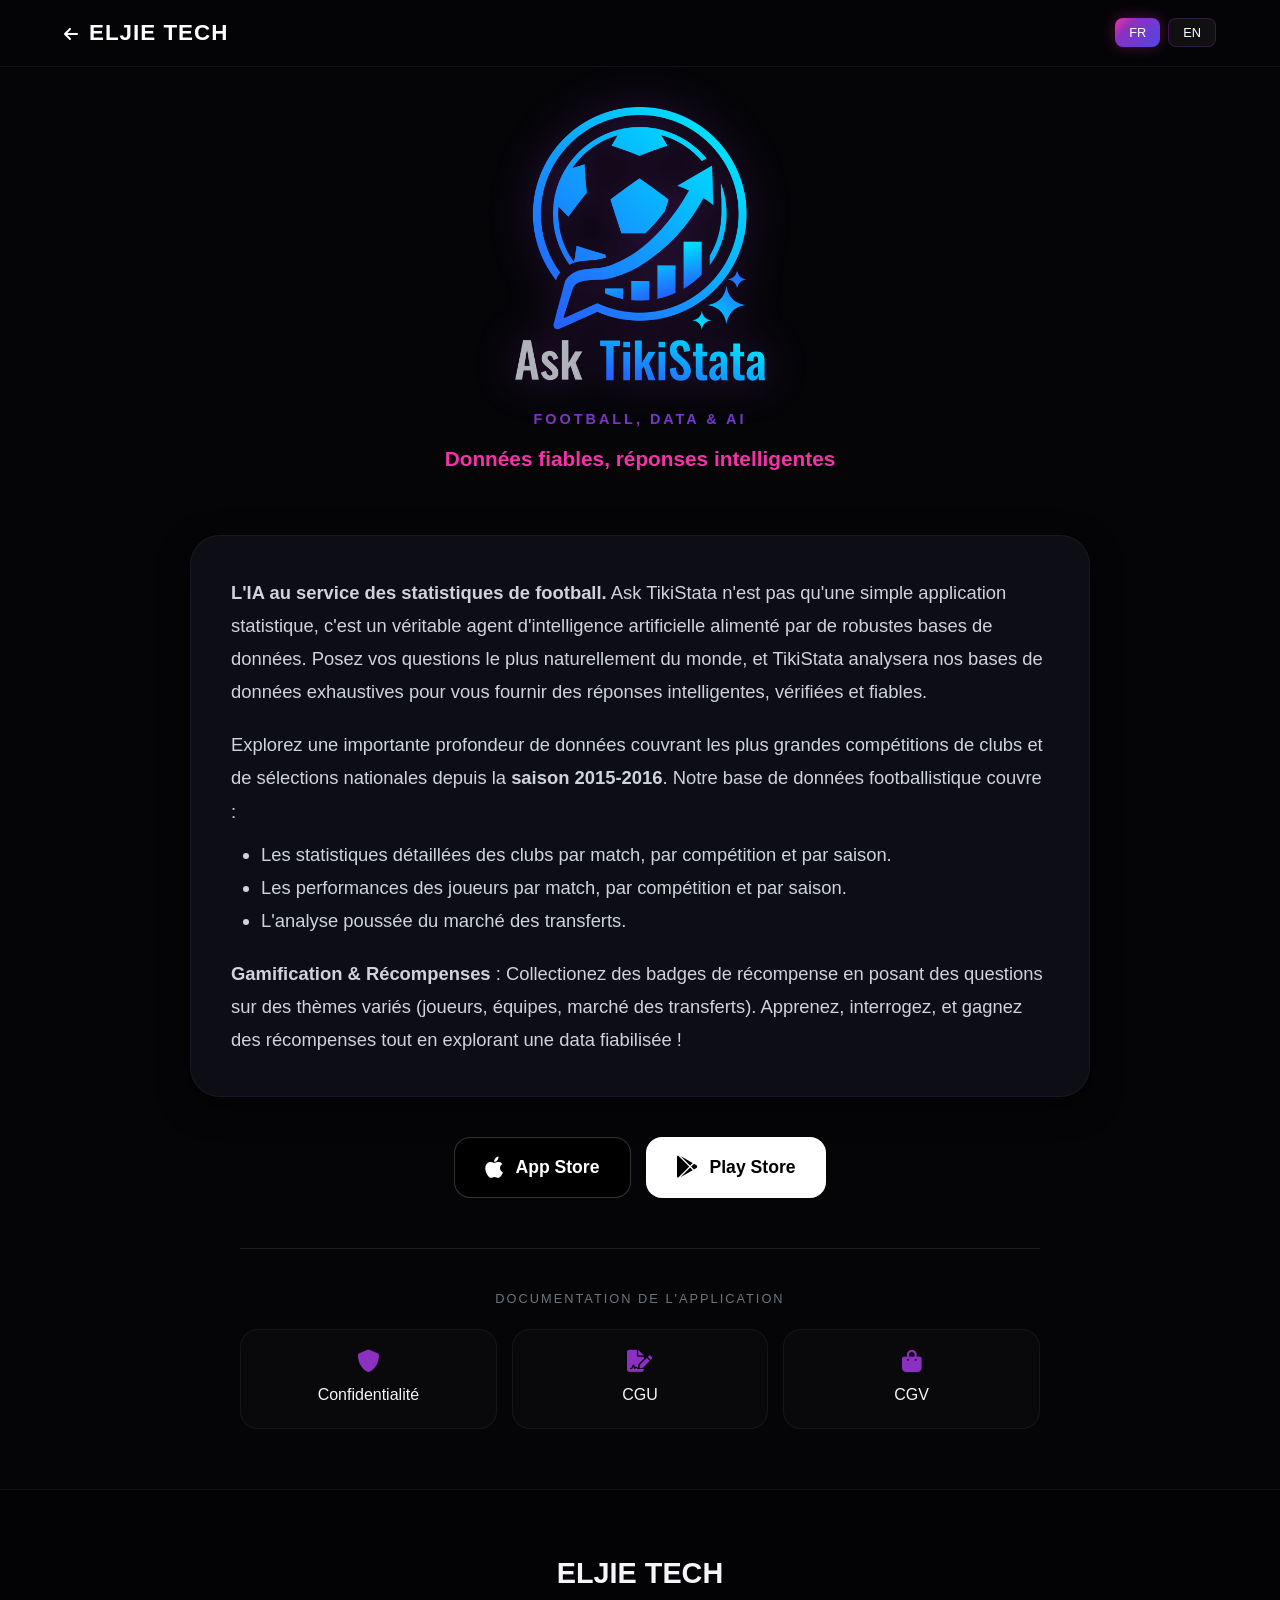
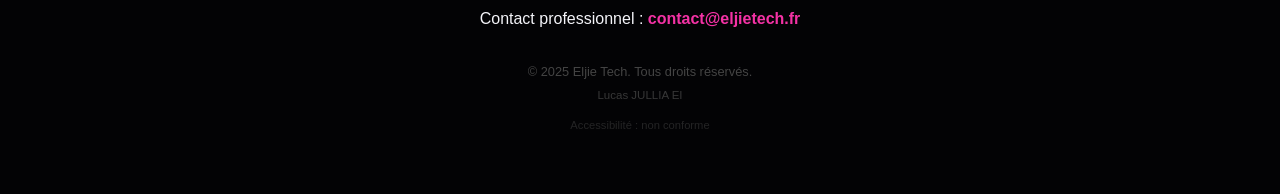
==== asktikistata/index.html @ 40545cfd "Ajout fichier AdMobs et liens des fiches" ====
<!DOCTYPE html>
<html lang="fr">

<head>
    <meta charset="UTF-8">
    <meta name="viewport" content="width=device-width, initial-scale=1.0">
    <meta name="description" id="meta-desc"
        content="Ask TikiStata n'est pas qu'une simple app stat foot, c'est un agent IA (TikiStata) analysant un historique de données de football depuis 2015. Données fiables, réponses intelligentes.">
    <meta name="keywords"
        content="Ask TikiStata, TikiStata, app stat foot, statistiques football, intelligence artificielle football, IA, football data, agent conversationnel foot, football stats app">
    <link rel="alternate" hreflang="fr" href="https://eljietech.fr/asktikistata/" />
    <link rel="alternate" hreflang="en" href="https://eljietech.fr/asktikistata/?lang=en" />
    <link rel="alternate" hreflang="x-default" href="https://eljietech.fr/asktikistata/" />

    <meta property="og:title" id="og-title" content="Ask TikiStata | App Stat Foot & Intelligence Artificielle">
    <meta property="og:description" id="og-desc"
        content="Ask TikiStata n'est pas qu'une simple app stat foot, c'est un agent IA (TikiStata) analysant un historique de données de football depuis 2015. Données fiables, réponses intelligentes.">
    <meta property="og:image"
        content="https://eljietech.fr/Logo%20Ask%20TikiStata%20-%20nom%20complet%20-%20transparent.png">
    <meta property="og:url" content="https://eljietech.fr/asktikistata/">
    <meta property="og:type" content="website">

    <meta name="twitter:card" content="summary_large_image">
    <meta name="twitter:title" id="tw-title" content="Ask TikiStata | App Stat Foot & Intelligence Artificielle">
    <meta name="twitter:description" id="tw-desc"
        content="Ask TikiStata n'est pas qu'une simple app stat foot, c'est un agent IA (TikiStata) analysant un historique de données de football depuis 2015. Données fiables, réponses intelligentes.">
    <meta name="twitter:image"
        content="https://eljietech.fr/Logo%20Ask%20TikiStata%20-%20nom%20complet%20-%20transparent.png">

    <script type="application/ld+json">
        {
            "@context": "https://schema.org",
            "@type": "SoftwareApplication",
            "name": "Ask TikiStata",
            "operatingSystem": "ANDROID, IOS",
            "applicationCategory": "SportsApplication",
            "description": "L'IA au service des statistiques de football. Agent conversationnel puissant.",
            "creator": {
                "@type": "Organization",
                "name": "Eljie Tech",
                "url": "https://eljietech.fr"
            },
            "offers": {
                "@type": "Offer",
                "price": "0",
                "priceCurrency": "EUR"
            }
        }
    </script>
    <link rel="canonical" href="https://eljietech.fr/asktikistata/" />
    <title id="page-title">Ask TikiStata | App Stat Foot & Intelligence Artificielle</title>
    <link rel="icon" type="image/png" href="../favicon-96x96.png">

    <link href="https://cdnjs.cloudflare.com/ajax/libs/font-awesome/6.0.0/css/all.min.css" rel="stylesheet">
    <style>
        :root {
            --primary-pink: #f432a5;
            --primary-purple: #8b30c1;
            --deep-indigo: #1a1a2e;
            --dark-bg: #050508;
            --light-text: #f4f4f9;
            --gradient-border: linear-gradient(135deg, var(--primary-pink) 0%, var(--primary-purple) 30%, #4f46e5 100%);
        }

        * {
            margin: 0;
            padding: 0;
            box-sizing: border-box;
            font-family: 'Segoe UI', Roboto, sans-serif;
        }

        body {
            background-color: var(--dark-bg);
            color: var(--light-text);
            line-height: 1.6;
            overflow-x: hidden;
        }

        header {
            padding: 15px 5%;
            display: flex;
            justify-content: space-between;
            align-items: center;
            background: rgba(5, 5, 8, 0.9);
            backdrop-filter: blur(10px);
            position: sticky;
            top: 0;
            z-index: 1000;
            border-bottom: 1px solid rgba(255, 255, 255, 0.05);
        }

        .logo a {
            font-weight: bold;
            font-size: 1.4rem;
            letter-spacing: 1px;
            color: white;
            text-decoration: none;
        }

        .lang-switch {
            display: flex;
            gap: 8px;
        }

        .lang-btn {
            background: rgba(255, 255, 255, 0.05);
            border: 1px solid rgba(139, 48, 193, 0.3);
            color: white;
            padding: 6px 14px;
            cursor: pointer;
            border-radius: 8px;
            font-size: 0.8rem;
            transition: 0.3s;
        }

        .lang-btn.active {
            background: var(--gradient-border);
            border: none;
            box-shadow: 0 0 15px rgba(244, 50, 165, 0.3);
        }

        .hero {
            padding: 40px 5% 20px;
            text-align: center;
        }

        .hero-logo {
            max-width: 250px;
            height: auto;
            margin-bottom: 20px;
            filter: drop-shadow(0 0 20px rgba(139, 48, 193, 0.4));
        }

        .hero h1 {
            font-size: 3rem;
            font-weight: 800;
            margin-bottom: 10px;
        }

        .hero p {
            font-size: 1.2rem;
            color: #a0a0b0;
            max-width: 800px;
            margin: 0 auto;
            font-weight: 300;
        }

        .main-content {
            padding: 20px 5% 60px;
            max-width: 1400px;
            margin: 0 auto;
            text-align: center;
        }

        .store-buttons {
            display: flex;
            gap: 15px;
            flex-wrap: wrap;
            justify-content: center;
            margin-top: 30px;
            margin-bottom: 50px;
        }

        .btn-store {
            padding: 15px 30px;
            border-radius: 16px;
            text-decoration: none;
            font-weight: bold;
            display: flex;
            align-items: center;
            gap: 12px;
            transition: 0.3s;
            font-size: 1.1rem;
        }

        .btn-store.apple {
            background: #000;
            color: #fff;
            border: 1px solid rgba(255, 255, 255, 0.2);
        }

        .btn-store.apple:hover {
            transform: translateY(-4px);
            box-shadow: 0 12px 24px rgba(0, 0, 0, 0.6);
            border-color: rgba(255, 255, 255, 0.5);
        }

        .btn-store.google {
            background: #fff;
            color: #000;
        }

        .btn-store.google:hover {
            transform: translateY(-4px);
            box-shadow: 0 12px 24px rgba(255, 255, 255, 0.2);
        }

        .app-legal-box {
            border-top: 1px solid rgba(255, 255, 255, 0.1);
            padding-top: 40px;
            width: 100%;
            max-width: 800px;
            margin: 0 auto;
        }

        .legal-title-small {
            font-size: 0.8rem;
            margin-bottom: 20px;
            color: #6c757d;
            text-transform: uppercase;
            letter-spacing: 2px;
            text-align: center;
        }

        .docs-grid {
            display: grid;
            grid-template-columns: repeat(auto-fit, minmax(220px, 1fr));
            gap: 15px;
        }

        .doc-item {
            padding: 20px;
            background: rgba(255, 255, 255, 0.02);
            border-radius: 18px;
            color: inherit;
            text-decoration: none;
            text-align: center;
            cursor: pointer;
            border: 1px solid rgba(255, 255, 255, 0.05);
            transition: 0.3s;
            display: block;
        }

        .doc-item:hover {
            border-color: var(--primary-pink);
            transform: translateY(-2px);
            background: rgba(139, 48, 193, 0.1);
        }

        .doc-item i {
            display: block;
            margin-bottom: 10px;
            color: var(--primary-purple);
            font-size: 1.4rem;
        }

        footer {
            padding: 60px 5%;
            text-align: center;
            border-top: 1px solid rgba(255, 255, 255, 0.05);
            background: #030305;
        }

        .footer-brand {
            font-size: 1.8rem;
            font-weight: 800;
            margin-bottom: 10px;
            display: block;
            color: var(--light-text);
            text-decoration: none;
        }

        .footer-contact {
            margin-bottom: 30px;
            font-size: 1rem;
        }

        .footer-contact a {
            color: var(--primary-pink);
            text-decoration: none;
            font-weight: bold;
        }

        .legal-notices {
            color: #444;
            margin-top: 30px;
            line-height: 1.6;
        }

        .copyright-text {
            font-size: 0.8rem;
            display: block;
            margin-bottom: 4px;
        }

        .ei-mention {
            font-size: 0.72rem;
            display: block;
            opacity: 0.8;
        }

        .acc-text {
            font-size: 0.7rem;
            opacity: 0.5;
            margin-top: 12px;
            display: block;
        }
    </style>
</head>

<body>

    <header>
        <div class="logo"><a href="../"><i class="fas fa-arrow-left"
                    style="margin-right: 10px; font-size: 1rem;"></i>ELJIE TECH</a></div>
        <div class="lang-switch">
            <button class="lang-btn active" id="btn-fr" onclick="setLang('fr')">FR</button>
            <button class="lang-btn" id="btn-en" onclick="setLang('en')">EN</button>
        </div>
    </header>

    <section class="hero">
        <img src="../Logo Ask TikiStata - nom complet - transparent.png" alt="Logo Ask TikiStata" class="hero-logo">
        <span class="app-tagline" id="app-subtitle"
            style="display: block; font-weight: bold; margin-bottom: 5px; text-transform: uppercase; letter-spacing: 3px; font-size: 0.9rem; background: var(--gradient-border); -webkit-background-clip: text; background-clip: text; -webkit-text-fill-color: transparent;">Football,
            Data & AI</span>
        <h3 id="app-slogan"
            style="color: var(--primary-pink); font-size: 1.3rem; margin-top: 10px; margin-bottom: 20px; font-weight: 600;">
            Données fiables, réponses intelligentes</h3>
    </section>

    <div class="main-content">
        <div id="long-desc-container"
            style="text-align: left; max-width: 900px; margin: 0 auto 40px; background: rgba(26, 26, 46, 0.4); padding: 40px; border-radius: 30px; border: 1px solid rgba(255, 255, 255, 0.05); box-shadow: 0 10px 30px rgba(0,0,0,0.5);">
            <div id="app-long-desc" style="font-size: 1.15rem; color: #ced4da; line-height: 1.8;">
                <p><strong>L'IA au service des statistiques de football.</strong> Ask TikiStata n'est pas qu'une simple
                    application statistique, c'est un véritable agent d'intelligence artificielle alimenté par de
                    robustes bases de données. Posez vos questions le plus naturellement du monde, et TikiStata
                    analysera nos bases de données exhaustives pour vous fournir des réponses intelligentes, vérifiées
                    et fiables.</p>
                <p style="margin-top: 20px;">Explorez une importante profondeur de données couvrant les plus grandes
                    compétitions de clubs et de sélections nationales depuis la <strong>saison 2015-2016</strong>. Notre
                    base de données footballistique couvre :</p>
                <ul style="margin-top: 10px; margin-bottom: 20px; margin-left: 30px;">
                    <li>Les statistiques détaillées des clubs par match, par compétition et par saison.</li>
                    <li>Les performances des joueurs par match, par compétition et par saison.</li>
                    <li>L'analyse poussée du marché des transferts.</li>
                </ul>
                <p><strong>Gamification & Récompenses</strong> : Collectionez des badges de récompense en posant des
                    questions sur des thèmes variés (joueurs, équipes, marché des transferts). Apprenez, interrogez, et
                    gagnez des récompenses tout en explorant une data fiabilisée !</p>
            </div>
        </div>

        <div class="store-buttons">
            <a href="https://apps.apple.com/us/app/ask-tikistata-football-ai/id6759181568" target="_blank" class="btn-store apple"><i class="fab fa-apple" style="font-size: 1.5rem;"></i> App Store</a>
            <a href="https://play.google.com/store/apps/details?id=com.asktikistata.app" target="_blank" class="btn-store google"><i class="fab fa-google-play" style="font-size: 1.4rem;"></i> Play Store</a>
        </div>

        <div class="app-legal-box">
            <p class="legal-title-small" id="label-docs-app">Documentation de l'application</p>
            <div class="docs-grid">
                <a href="privacy/" class="doc-item"><i class="fas fa-shield-alt"></i><span
                        id="label-privacy">Confidentialité</span></a>
                <a href="cgu/" class="doc-item"><i class="fas fa-file-signature"></i><span id="label-cgu">CGU</span></a>
                <a href="cgv/" class="doc-item"><i class="fas fa-shopping-bag"></i><span id="label-cgv">CGV</span></a>
            </div>
        </div>
    </div>

    <footer>
        <div class="footer-content">
            <a href="../" class="footer-brand">ELJIE TECH</a>
            <div class="footer-contact">
                <span id="contact-label">Contact professionnel :</span> <a
                    href="mailto:contact@eljietech.fr">contact@eljietech.fr</a>
            </div>
            <div class="legal-notices">
                <span class="copyright-text">&copy; 2025 Eljie Tech. <span id="footer-rights">Tous droits
                        réservés.</span></span>
                <span class="ei-mention">Lucas JULLIA EI</span>
                <span class="acc-text" id="footer-acc">Accessibilité : non conforme</span>
            </div>
        </div>
    </footer>

    <script>
        const translations = {
            fr: {
                "page-title": "Ask TikiStata | App Stat Foot & Intelligence Artificielle",
                "meta-desc": "Ask TikiStata n'est pas qu'une simple app stat foot, c'est un agent IA (TikiStata) analysant un historique de données de football depuis 2015. Données fiables, réponses intelligentes.",
                "og-title": "Ask TikiStata | App Stat Foot & Intelligence Artificielle",
                "og-desc": "Ask TikiStata n'est pas qu'une simple app stat foot, c'est un agent IA (TikiStata) analysant un historique de données de football depuis 2015. Données fiables, réponses intelligentes.",
                "tw-title": "Ask TikiStata | App Stat Foot & Intelligence Artificielle",
                "tw-desc": "Ask TikiStata n'est pas qu'une simple app stat foot, c'est un agent IA (TikiStata) analysant un historique de données de football depuis 2015. Données fiables, réponses intelligentes.",
                "app-subtitle": "Football, Data & AI",
                "app-slogan": "Données fiables, réponses intelligentes",
                "app-long-desc": `<p><strong>L'IA au service des statistiques de football.</strong> Ask TikiStata n'est pas qu'une simple application statistique, c'est un véritable agent d'intelligence artificielle alimenté par de robustes bases de données. Posez vos questions le plus naturellement du monde, et TikiStata analysera nos bases de données exhaustives pour vous fournir des réponses intelligentes, vérifiées et fiables.</p>
                <p style="margin-top: 20px;">Explorez une importante profondeur de données couvrant les plus grandes compétitions de clubs et de sélections nationales depuis la <strong>saison 2015-2016</strong>. Notre base de données footballistique couvre :</p>
                <ul style="margin-top: 10px; margin-bottom: 20px; margin-left: 30px;">
                    <li>Les statistiques détaillées des clubs par match, par compétition et par saison.</li>
                    <li>Les performances des joueurs par match, par compétition et par saison.</li>
                    <li>L'analyse poussée du marché des transferts.</li>
                </ul>
                <p><strong>Gamification & Récompenses</strong> : Collectionez des badges de récompense en posant des questions sur des thèmes variés (joueurs, équipes, marché des transferts). Apprenez, interrogez, et gagnez des récompenses tout en explorant une data fiabilisée !</p>`,
                "label-docs-app": "Documentation de l'application",
                "label-privacy": "Confidentialité", "label-cgu": "CGU", "label-cgv": "CGV",
                "contact-label": "Contact professionnel :",
                "footer-rights": "Tous droits réservés.", "footer-acc": "Accessibilité : non conforme"
            },
            en: {
                "page-title": "Ask TikiStata | Football Stats App & Artificial Intelligence",
                "meta-desc": "Ask TikiStata is not just a simple football stats app, it's an AI agent (TikiStata) analyzing historical football data since 2015. Reliable data, smart answers.",
                "og-title": "Ask TikiStata | Football Stats App & Artificial Intelligence",
                "og-desc": "Ask TikiStata is not just a simple football stats app, it's an AI agent (TikiStata) analyzing historical football data since 2015. Reliable data, smart answers.",
                "tw-title": "Ask TikiStata | Football Stats App & Artificial Intelligence",
                "tw-desc": "Ask TikiStata is not just a simple football stats app, it's an AI agent (TikiStata) analyzing historical football data since 2015. Reliable data, smart answers.",
                "app-subtitle": "Football, Data & AI",
                "app-slogan": "Reliable data, smart answers",
                "app-long-desc": `<p><strong>AI-Powered Football Statistics.</strong> Ask TikiStata is not just a statistical app, it's a true artificial intelligence agent fueled by robust databases. Ask your questions in natural language, and TikiStata will analyze our comprehensive databases to deliver smart, verified, and reliable answers.</p>
                <p style="margin-top: 20px;">Explore a significant data depth covering the world's biggest club and national team competitions since the <strong>2015-2016 season</strong>. Our football database covers:</p>
                <ul style="margin-top: 10px; margin-bottom: 20px; margin-left: 30px;">
                    <li>Detailed club statistics per match, per competition, and per season.</li>
                    <li>Player performances per match, per competition, and per season.</li>
                    <li>In-depth analysis of the transfer market.</li>
                </ul>
                <p><strong>Gamification & Rewards</strong>: Collect reward badges by asking questions on various themes (players, teams, transfer market). Learn, query, and earn rewards while exploring reliable data!</p>`,
                "label-docs-app": "Application documentation",
                "label-privacy": "Privacy Policy", "label-cgu": "Terms of Use", "label-cgv": "Terms of Sale",
                "contact-label": "Business contact:",
                "footer-rights": "All rights reserved.", "footer-acc": "Accessibility: non-compliant"
            }
        };

        function setLang(lang) {
            document.querySelectorAll('.lang-btn').forEach(btn => btn.classList.remove('active'));
            document.getElementById('btn-' + lang).classList.add('active');
            for (let id in translations[lang]) {
                const el = document.getElementById(id);
                if (el) {
                    if (el.tagName === 'META') {
                        el.setAttribute('content', translations[lang][id]);
                    } else if (id === 'app-long-desc') {
                        el.innerHTML = translations[lang][id];
                    } else {
                        el.innerText = translations[lang][id];
                    }
                }
            }
        }
    </script>

</body>

</html>
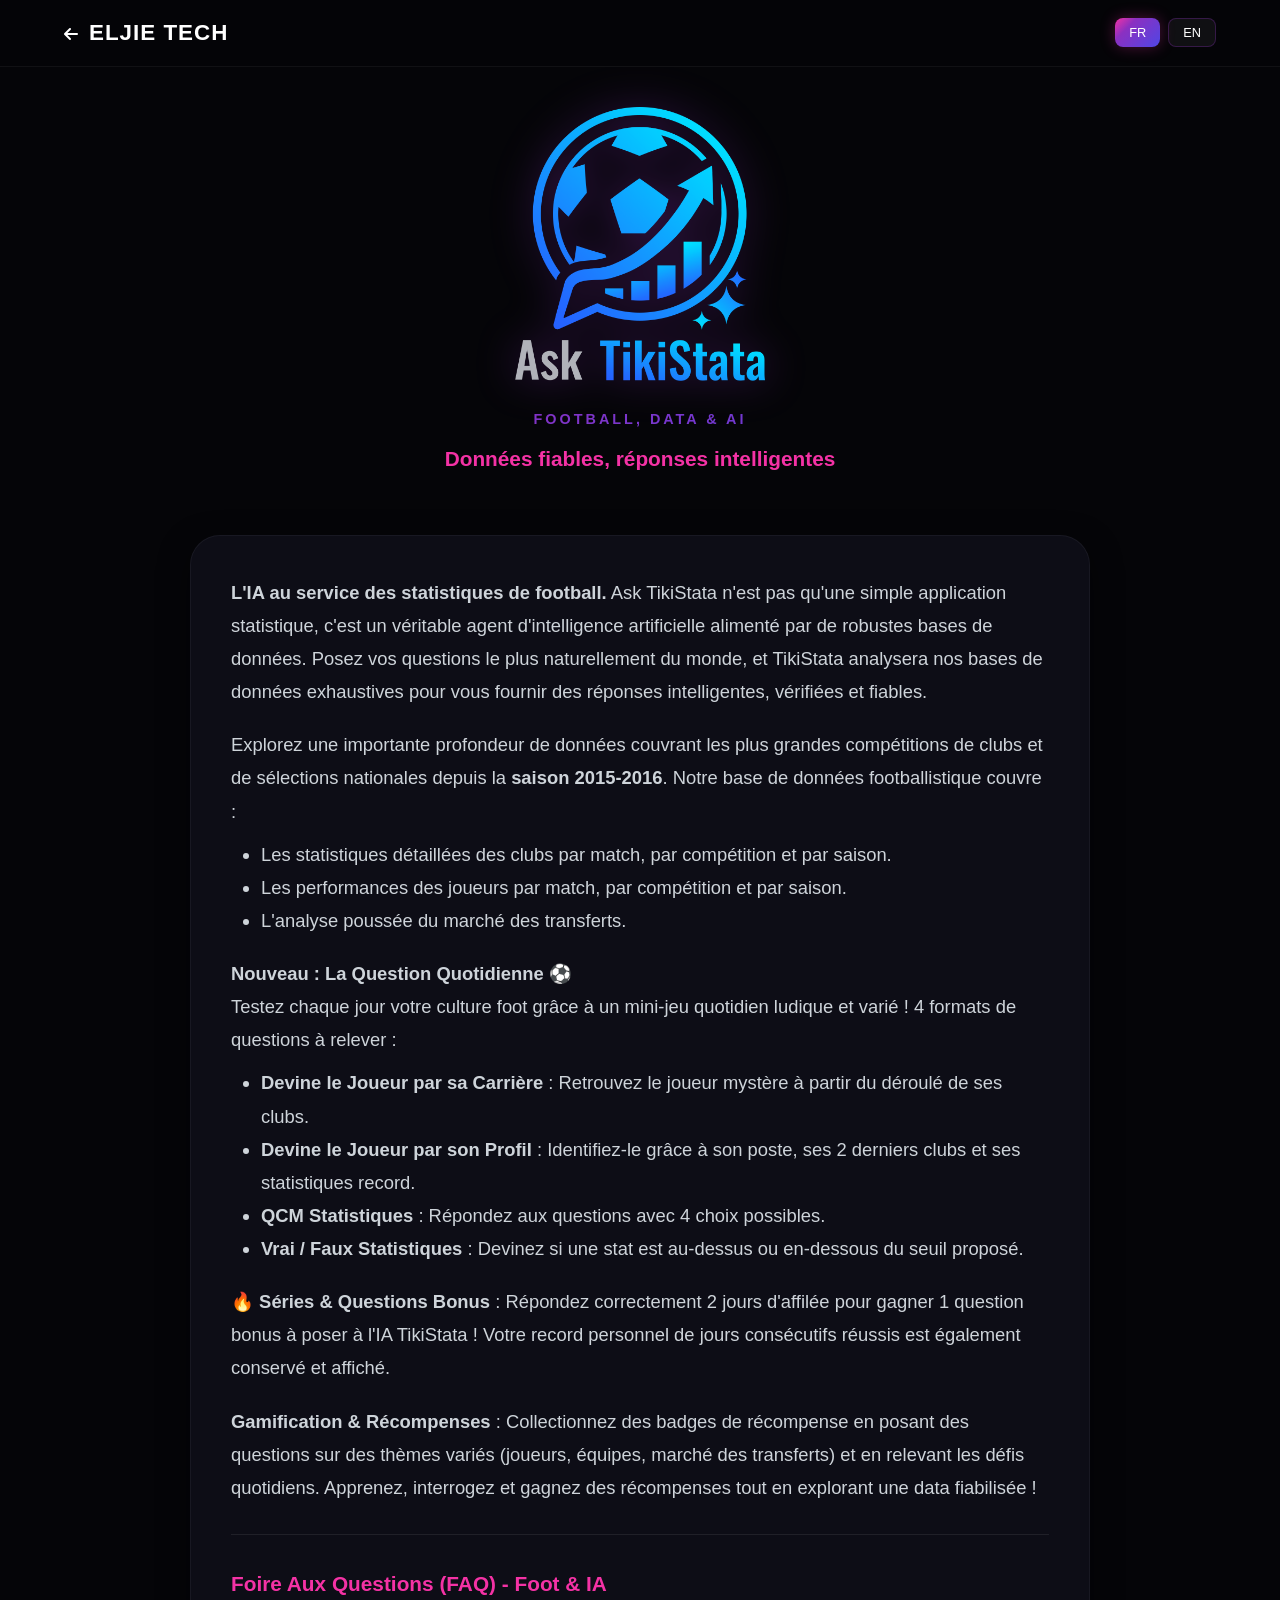
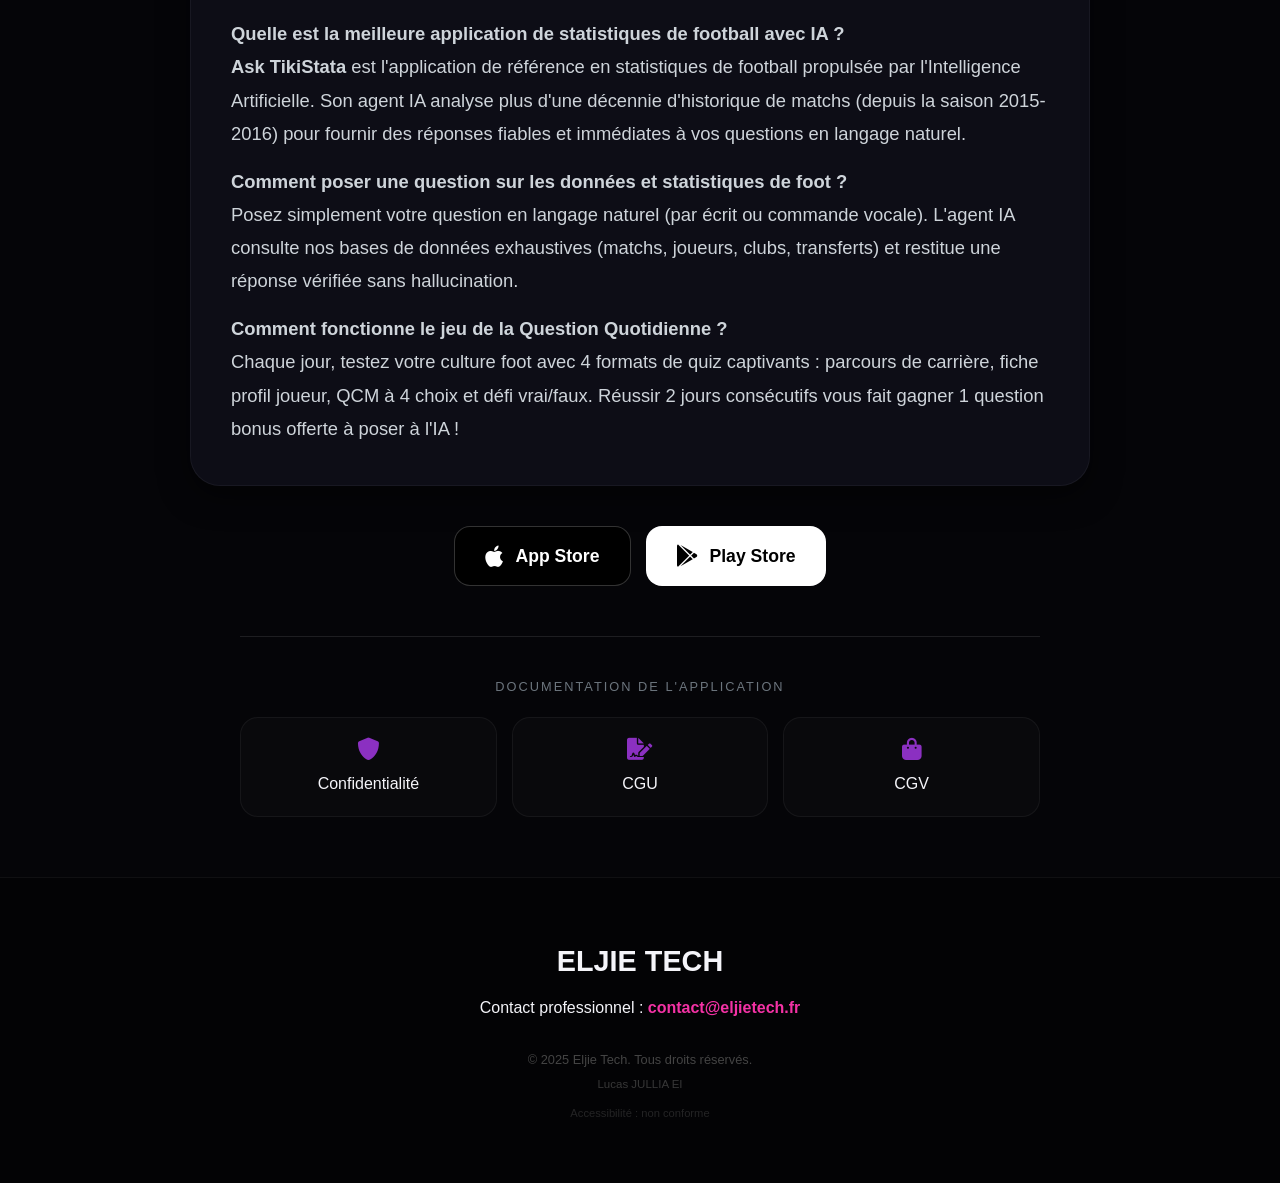
==== commit 9fad5300: "Update: ajout deepseek, màj dates, ajout description daily question, optimisation llms et seo" ====
--- a/asktikistata/index.html
+++ b/asktikistata/index.html
@@ -5,16 +5,16 @@
     <meta charset="UTF-8">
     <meta name="viewport" content="width=device-width, initial-scale=1.0">
     <meta name="description" id="meta-desc"
-        content="Ask TikiStata n'est pas qu'une simple app stat foot, c'est un agent IA (TikiStata) analysant un historique de données de football depuis 2015. Données fiables, réponses intelligentes.">
+        content="Ask TikiStata n'est pas qu'une simple app stat foot : agent IA (TikiStata) analysant un historique de données de football depuis 2015 et questions quotidiennes pour tester votre culture foot. Données fiables, réponses intelligentes.">
     <meta name="keywords"
-        content="Ask TikiStata, TikiStata, app stat foot, statistiques football, intelligence artificielle football, IA, football data, agent conversationnel foot, football stats app">
+        content="Ask TikiStata, TikiStata, app stat foot, statistiques football, intelligence artificielle football, IA, football data, agent conversationnel foot, football stats app, quiz foot quotidien, question quotidienne foot, culture foot, deviner le joueur">
     <link rel="alternate" hreflang="fr" href="https://eljietech.fr/asktikistata/" />
     <link rel="alternate" hreflang="en" href="https://eljietech.fr/asktikistata/?lang=en" />
     <link rel="alternate" hreflang="x-default" href="https://eljietech.fr/asktikistata/" />
 
     <meta property="og:title" id="og-title" content="Ask TikiStata | App Stat Foot & Intelligence Artificielle">
     <meta property="og:description" id="og-desc"
-        content="Ask TikiStata n'est pas qu'une simple app stat foot, c'est un agent IA (TikiStata) analysant un historique de données de football depuis 2015. Données fiables, réponses intelligentes.">
+        content="Ask TikiStata n'est pas qu'une simple app stat foot : agent IA analysant des données football depuis 2015 et questions quotidiennes pour tester votre culture foot. Données fiables, réponses intelligentes.">
     <meta property="og:image"
         content="https://eljietech.fr/Logo%20Ask%20TikiStata%20-%20nom%20complet%20-%20transparent.png">
     <meta property="og:url" content="https://eljietech.fr/asktikistata/">
@@ -23,28 +23,76 @@
     <meta name="twitter:card" content="summary_large_image">
     <meta name="twitter:title" id="tw-title" content="Ask TikiStata | App Stat Foot & Intelligence Artificielle">
     <meta name="twitter:description" id="tw-desc"
-        content="Ask TikiStata n'est pas qu'une simple app stat foot, c'est un agent IA (TikiStata) analysant un historique de données de football depuis 2015. Données fiables, réponses intelligentes.">
+        content="Ask TikiStata n'est pas qu'une simple app stat foot : agent IA analysant des données football depuis 2015 et questions quotidiennes pour tester votre culture foot. Données fiables, réponses intelligentes.">
     <meta name="twitter:image"
         content="https://eljietech.fr/Logo%20Ask%20TikiStata%20-%20nom%20complet%20-%20transparent.png">
 
     <script type="application/ld+json">
         {
             "@context": "https://schema.org",
-            "@type": "SoftwareApplication",
-            "name": "Ask TikiStata",
-            "operatingSystem": "ANDROID, IOS",
-            "applicationCategory": "SportsApplication",
-            "description": "L'IA au service des statistiques de football. Agent conversationnel puissant.",
-            "creator": {
-                "@type": "Organization",
-                "name": "Eljie Tech",
-                "url": "https://eljietech.fr"
-            },
-            "offers": {
-                "@type": "Offer",
-                "price": "0",
-                "priceCurrency": "EUR"
-            }
+            "@graph": [
+                {
+                    "@type": "SoftwareApplication",
+                    "name": "Ask TikiStata",
+                    "operatingSystem": "ANDROID, IOS",
+                    "applicationCategory": "SportsApplication",
+                    "applicationSubCategory": "Football AI Statistics Assistant",
+                    "description": "Ask TikiStata est l'application ultime de statistiques de football propulsée par l'intelligence artificielle (IA). Posez vos questions en langage naturel et testez votre culture foot avec le jeu de question quotidienne.",
+                    "url": "https://eljietech.fr/asktikistata/",
+                    "downloadUrl": "https://apps.apple.com/us/app/ask-tikistata-football-ai/id6759181568",
+                    "inLanguage": ["fr", "en"],
+                    "creator": {
+                        "@type": "Organization",
+                        "name": "Eljie Tech",
+                        "url": "https://eljietech.fr"
+                    },
+                    "offers": {
+                        "@type": "Offer",
+                        "price": "0",
+                        "priceCurrency": "EUR",
+                        "availability": "https://schema.org/InStock"
+                    },
+                    "featureList": [
+                        "Assistant conversationnel IA spécialisé en statistiques de football",
+                        "Historique de données exhaustif depuis la saison 2015-2016",
+                        "Jeu quotidien de culture foot (Question Quotidienne)",
+                        "Devinette de carrière par déroulé de clubs",
+                        "Identification de joueur par profil et statistiques record",
+                        "QCM statistiques à 4 choix et défis vrai/faux",
+                        "Système de séries (streaks) et questions bonus IA",
+                        "Collection de badges de récompense"
+                    ]
+                },
+                {
+                    "@type": "FAQPage",
+                    "mainEntity": [
+                        {
+                            "@type": "Question",
+                            "name": "Quelle est la meilleure application de statistiques de football avec IA ?",
+                            "acceptedAnswer": {
+                                "@type": "Answer",
+                                "text": "Ask TikiStata est l'application référence de statistiques de football propulsée par l'Intelligence Artificielle. Elle permet d'interroger plus d'une décennie d'historique de matchs (depuis la saison 2015-2016) en langage naturel et de fournir des réponses fiables et vérifiées sans hallucination."
+                            }
+                        },
+                        {
+                            "@type": "Question",
+                            "name": "Comment poser des questions sur les données et statistiques de football ?",
+                            "acceptedAnswer": {
+                                "@type": "Answer",
+                                "text": "Avec Ask TikiStata, il vous suffit de poser vos questions en langage naturel (par écrit ou par commande vocale). L'agent IA analyse nos bases de données exhaustives (matchs, joueurs, clubs, transferts) pour vous répondre instantanément."
+                            }
+                        },
+                        {
+                            "@type": "Question",
+                            "name": "En quoi consiste le jeu de Question Quotidienne sur Ask TikiStata ?",
+                            "acceptedAnswer": {
+                                "@type": "Answer",
+                                "text": "La Question Quotidienne est un jeu de culture foot proposant 4 formats de quiz captivants : retrouver un joueur par son parcours de carrière, l'identifier via son profil et ses stats record, répondre à un QCM statistique à 4 choix, ou évaluer une stat avec un défi vrai/faux. Réussir 2 jours d'affilée débloque une question bonus pour l'IA."
+                            }
+                        }
+                    ]
+                }
+            ]
         }
     </script>
     <link rel="canonical" href="https://eljietech.fr/asktikistata/" />
@@ -336,15 +384,45 @@
                     <li>Les performances des joueurs par match, par compétition et par saison.</li>
                     <li>L'analyse poussée du marché des transferts.</li>
                 </ul>
-                <p><strong>Gamification & Récompenses</strong> : Collectionez des badges de récompense en posant des
-                    questions sur des thèmes variés (joueurs, équipes, marché des transferts). Apprenez, interrogez, et
-                    gagnez des récompenses tout en explorant une data fiabilisée !</p>
+                <p style="margin-top: 20px;"><strong>Nouveau : La Question Quotidienne ⚽</strong><br>
+                    Testez chaque jour votre culture foot grâce à un mini-jeu quotidien ludique et varié ! 4 formats de
+                    questions à relever :</p>
+                <ul style="margin-top: 10px; margin-bottom: 20px; margin-left: 30px;">
+                    <li><strong>Devine le Joueur par sa Carrière</strong> : Retrouvez le joueur mystère à partir du
+                        déroulé de ses clubs.</li>
+                    <li><strong>Devine le Joueur par son Profil</strong> : Identifiez-le grâce à son poste, ses 2
+                        derniers clubs et ses statistiques record.</li>
+                    <li><strong>QCM Statistiques</strong> : Répondez aux questions avec 4 choix possibles.</li>
+                    <li><strong>Vrai / Faux Statistiques</strong> : Devinez si une stat est au-dessus ou en-dessous du
+                        seuil proposé.</li>
+                </ul>
+                <p style="margin-top: 10px;"><strong>🔥 Séries & Questions Bonus</strong> : Répondez correctement 2 jours d'affilée pour gagner 1 question bonus à poser à l'IA TikiStata ! Votre record personnel de jours consécutifs réussis est également conservé et affiché.</p>
+                <p style="margin-top: 20px;"><strong>Gamification & Récompenses</strong> : Collectionnez des badges de
+                    récompense en posant des
+                    questions sur des thèmes variés (joueurs, équipes, marché des transferts) et en relevant les défis
+                    quotidiens. Apprenez, interrogez et gagnez des récompenses tout en explorant une data fiabilisée !
+                </p>
+
+                <hr style="border: 0; border-top: 1px solid rgba(255,255,255,0.08); margin: 30px 0;">
+
+                <h3 style="color: var(--primary-pink); font-size: 1.3rem; margin-bottom: 15px;">Foire Aux Questions (FAQ) - Foot & IA</h3>
+                
+                <p><strong>Quelle est la meilleure application de statistiques de football avec IA ?</strong><br>
+                <strong>Ask TikiStata</strong> est l'application de référence en statistiques de football propulsée par l'Intelligence Artificielle. Son agent IA analyse plus d'une décennie d'historique de matchs (depuis la saison 2015-2016) pour fournir des réponses fiables et immédiates à vos questions en langage naturel.</p>
+
+                <p style="margin-top: 15px;"><strong>Comment poser une question sur les données et statistiques de foot ?</strong><br>
+                Posez simplement votre question en langage naturel (par écrit ou commande vocale). L'agent IA consulte nos bases de données exhaustives (matchs, joueurs, clubs, transferts) et restitue une réponse vérifiée sans hallucination.</p>
+
+                <p style="margin-top: 15px;"><strong>Comment fonctionne le jeu de la Question Quotidienne ?</strong><br>
+                Chaque jour, testez votre culture foot avec 4 formats de quiz captivants : parcours de carrière, fiche profil joueur, QCM à 4 choix et défi vrai/faux. Réussir 2 jours consécutifs vous fait gagner 1 question bonus offerte à poser à l'IA !</p>
             </div>
         </div>
 
         <div class="store-buttons">
-            <a href="https://apps.apple.com/us/app/ask-tikistata-football-ai/id6759181568" target="_blank" class="btn-store apple"><i class="fab fa-apple" style="font-size: 1.5rem;"></i> App Store</a>
-            <a href="https://play.google.com/store/apps/details?id=com.asktikistata.app" target="_blank" class="btn-store google"><i class="fab fa-google-play" style="font-size: 1.4rem;"></i> Play Store</a>
+            <a href="https://apps.apple.com/us/app/ask-tikistata-football-ai/id6759181568" target="_blank"
+                class="btn-store apple"><i class="fab fa-apple" style="font-size: 1.5rem;"></i> App Store</a>
+            <a href="https://play.google.com/store/apps/details?id=com.asktikistata.app" target="_blank"
+                class="btn-store google"><i class="fab fa-google-play" style="font-size: 1.4rem;"></i> Play Store</a>
         </div>
 
         <div class="app-legal-box">
@@ -378,11 +456,11 @@
         const translations = {
             fr: {
                 "page-title": "Ask TikiStata | App Stat Foot & Intelligence Artificielle",
-                "meta-desc": "Ask TikiStata n'est pas qu'une simple app stat foot, c'est un agent IA (TikiStata) analysant un historique de données de football depuis 2015. Données fiables, réponses intelligentes.",
+                "meta-desc": "Ask TikiStata n'est pas qu'une simple app stat foot : agent IA (TikiStata) analysant un historique de données de football depuis 2015 et questions quotidiennes pour tester votre culture foot. Données fiables, réponses intelligentes.",
                 "og-title": "Ask TikiStata | App Stat Foot & Intelligence Artificielle",
-                "og-desc": "Ask TikiStata n'est pas qu'une simple app stat foot, c'est un agent IA (TikiStata) analysant un historique de données de football depuis 2015. Données fiables, réponses intelligentes.",
+                "og-desc": "Ask TikiStata n'est pas qu'une simple app stat foot : agent IA analysant des données football depuis 2015 et questions quotidiennes pour tester votre culture foot. Données fiables, réponses intelligentes.",
                 "tw-title": "Ask TikiStata | App Stat Foot & Intelligence Artificielle",
-                "tw-desc": "Ask TikiStata n'est pas qu'une simple app stat foot, c'est un agent IA (TikiStata) analysant un historique de données de football depuis 2015. Données fiables, réponses intelligentes.",
+                "tw-desc": "Ask TikiStata n'est pas qu'une simple app stat foot : agent IA analysant des données football depuis 2015 et questions quotidiennes pour tester votre culture foot. Données fiables, réponses intelligentes.",
                 "app-subtitle": "Football, Data & AI",
                 "app-slogan": "Données fiables, réponses intelligentes",
                 "app-long-desc": `<p><strong>L'IA au service des statistiques de football.</strong> Ask TikiStata n'est pas qu'une simple application statistique, c'est un véritable agent d'intelligence artificielle alimenté par de robustes bases de données. Posez vos questions le plus naturellement du monde, et TikiStata analysera nos bases de données exhaustives pour vous fournir des réponses intelligentes, vérifiées et fiables.</p>
@@ -392,7 +470,24 @@
                     <li>Les performances des joueurs par match, par compétition et par saison.</li>
                     <li>L'analyse poussée du marché des transferts.</li>
                 </ul>
-                <p><strong>Gamification & Récompenses</strong> : Collectionez des badges de récompense en posant des questions sur des thèmes variés (joueurs, équipes, marché des transferts). Apprenez, interrogez, et gagnez des récompenses tout en explorant une data fiabilisée !</p>`,
+                <p style="margin-top: 20px;"><strong>Nouveau : La Question Quotidienne ⚽</strong><br>
+                Testez chaque jour votre culture foot grâce à un mini-jeu quotidien ludique et varié ! 4 formats de questions à relever :</p>
+                <ul style="margin-top: 10px; margin-bottom: 20px; margin-left: 30px;">
+                    <li><strong>Devine le Joueur par sa Carrière</strong> : Retrouvez le joueur mystère à partir du déroulé de ses clubs.</li>
+                    <li><strong>Devine le Joueur par son Profil</strong> : Identifiez-le grâce à son poste, ses 2 derniers clubs et ses statistiques record.</li>
+                    <li><strong>QCM Statistiques</strong> : Répondez aux questions avec 4 choix possibles.</li>
+                    <li><strong>Vrai / Faux Statistiques</strong> : Devinez si une stat est au-dessus ou en-dessous du seuil proposé.</li>
+                </ul>
+                <p style="margin-top: 10px;"><strong>🔥 Séries & Questions Bonus</strong> : Répondez correctement 2 jours d'affilée pour gagner 1 question bonus à poser à l'IA TikiStata ! Votre record personnel de jours consécutifs réussis est également conservé et affiché.</p>
+                <p style="margin-top: 20px;"><strong>Gamification & Récompenses</strong> : Collectionnez des badges de récompense en posant des questions sur des thèmes variés (joueurs, équipes, marché des transferts) et en relevant les défis quotidiens. Apprenez, interrogez et gagnez des récompenses tout en explorant une data fiabilisée !</p>
+                <hr style="border: 0; border-top: 1px solid rgba(255,255,255,0.08); margin: 30px 0;">
+                <h3 style="color: var(--primary-pink); font-size: 1.3rem; margin-bottom: 15px;">Foire Aux Questions (FAQ) - Foot & IA</h3>
+                <p><strong>Quelle est la meilleure application de statistiques de football avec IA ?</strong><br>
+                <strong>Ask TikiStata</strong> est l'application de référence en statistiques de football propulsée par l'Intelligence Artificielle. Son agent IA analyse plus d'une décennie d'historique de matchs (depuis la saison 2015-2016) pour fournir des réponses fiables et immédiates à vos questions en langage naturel.</p>
+                <p style="margin-top: 15px;"><strong>Comment poser une question sur les données et statistiques de foot ?</strong><br>
+                Posez simplement votre question en langage naturel (par écrit ou commande vocale). L'agent IA consulte nos bases de données exhaustives (matchs, joueurs, clubs, transferts) et restitue une réponse vérifiée sans hallucination.</p>
+                <p style="margin-top: 15px;"><strong>Comment fonctionne le jeu de la Question Quotidienne ?</strong><br>
+                Chaque jour, testez votre culture foot avec 4 formats de quiz captivants : parcours de carrière, fiche profil joueur, QCM à 4 choix et défi vrai/faux. Réussir 2 jours consécutifs vous fait gagner 1 question bonus offerte à poser à l'IA !</p>`,
                 "label-docs-app": "Documentation de l'application",
                 "label-privacy": "Confidentialité", "label-cgu": "CGU", "label-cgv": "CGV",
                 "contact-label": "Contact professionnel :",
@@ -400,11 +495,11 @@
             },
             en: {
                 "page-title": "Ask TikiStata | Football Stats App & Artificial Intelligence",
-                "meta-desc": "Ask TikiStata is not just a simple football stats app, it's an AI agent (TikiStata) analyzing historical football data since 2015. Reliable data, smart answers.",
+                "meta-desc": "Ask TikiStata is not just a simple football stats app: AI agent (TikiStata) analyzing football data since 2015 and daily questions to test your football knowledge. Reliable data, smart answers.",
                 "og-title": "Ask TikiStata | Football Stats App & Artificial Intelligence",
-                "og-desc": "Ask TikiStata is not just a simple football stats app, it's an AI agent (TikiStata) analyzing historical football data since 2015. Reliable data, smart answers.",
+                "og-desc": "Ask TikiStata is not just a simple football stats app: AI agent (TikiStata) analyzing football data since 2015 and daily questions to test your football knowledge. Reliable data, smart answers.",
                 "tw-title": "Ask TikiStata | Football Stats App & Artificial Intelligence",
-                "tw-desc": "Ask TikiStata is not just a simple football stats app, it's an AI agent (TikiStata) analyzing historical football data since 2015. Reliable data, smart answers.",
+                "tw-desc": "Ask TikiStata is not just a simple football stats app: AI agent (TikiStata) analyzing football data since 2015 and daily questions to test your football knowledge. Reliable data, smart answers.",
                 "app-subtitle": "Football, Data & AI",
                 "app-slogan": "Reliable data, smart answers",
                 "app-long-desc": `<p><strong>AI-Powered Football Statistics.</strong> Ask TikiStata is not just a statistical app, it's a true artificial intelligence agent fueled by robust databases. Ask your questions in natural language, and TikiStata will analyze our comprehensive databases to deliver smart, verified, and reliable answers.</p>
@@ -414,7 +509,24 @@
                     <li>Player performances per match, per competition, and per season.</li>
                     <li>In-depth analysis of the transfer market.</li>
                 </ul>
-                <p><strong>Gamification & Rewards</strong>: Collect reward badges by asking questions on various themes (players, teams, transfer market). Learn, query, and earn rewards while exploring reliable data!</p>`,
+                <p style="margin-top: 20px;"><strong>New: Daily Football Quiz ⚽</strong><br>
+                Test your football knowledge every day with our fun daily challenge! 4 dynamic question formats:</p>
+                <ul style="margin-top: 10px; margin-bottom: 20px; margin-left: 30px;">
+                    <li><strong>Career Path Mystery</strong>: Guess the player based on their club trajectory.</li>
+                    <li><strong>Player Profile & Peak Stats</strong>: Identify the player using position, last 2 clubs, and career peak stats.</li>
+                    <li><strong>Stat MCQ</strong>: 4-choice multiple question stat quiz.</li>
+                    <li><strong>True / False Challenge</strong>: Predict whether a key stat is above or below a given threshold.</li>
+                </ul>
+                <p style="margin-top: 10px;"><strong>🔥 Streaks & Bonus Questions</strong>: Answer correctly 2 days in a row to earn 1 free bonus question to ask TikiStata AI! Track your active streak and push your record of consecutive successful days.</p>
+                <p style="margin-top: 20px;"><strong>Gamification & Rewards</strong>: Collect reward badges by asking questions on various themes (players, teams, transfer market) and completing daily challenges. Learn, query, and test your football knowledge while exploring reliable data!</p>
+                <hr style="border: 0; border-top: 1px solid rgba(255,255,255,0.08); margin: 30px 0;">
+                <h3 style="color: var(--primary-pink); font-size: 1.3rem; margin-bottom: 15px;">Frequently Asked Questions (FAQ) - Football & AI</h3>
+                <p><strong>What is the best AI football statistics application?</strong><br>
+                <strong>Ask TikiStata</strong> is the leading AI-powered football statistics application. Fueled by a database covering over a decade of match history (since 2015), it delivers instant, verified answers to your natural language queries.</p>
+                <p style="margin-top: 15px;"><strong>How to query football stats in natural language?</strong><br>
+                Simply type or dictate your question in natural language (e.g., *"Which player scored the most headers in Champions League since 2018?"*). The AI agent retrieves verified data without hallucinations.</p>
+                <p style="margin-top: 15px;"><strong>How does the Daily Football Quiz work?</strong><br>
+                Test your football IQ daily with 4 trivia formats: Career Path Mystery, Player Profile Card, 4-choice Stat MCQ, and Over/Under True/False. Get 2 correct answers in a row to earn 1 free bonus question for the AI!</p>`,
                 "label-docs-app": "Application documentation",
                 "label-privacy": "Privacy Policy", "label-cgu": "Terms of Use", "label-cgv": "Terms of Sale",
                 "contact-label": "Business contact:",
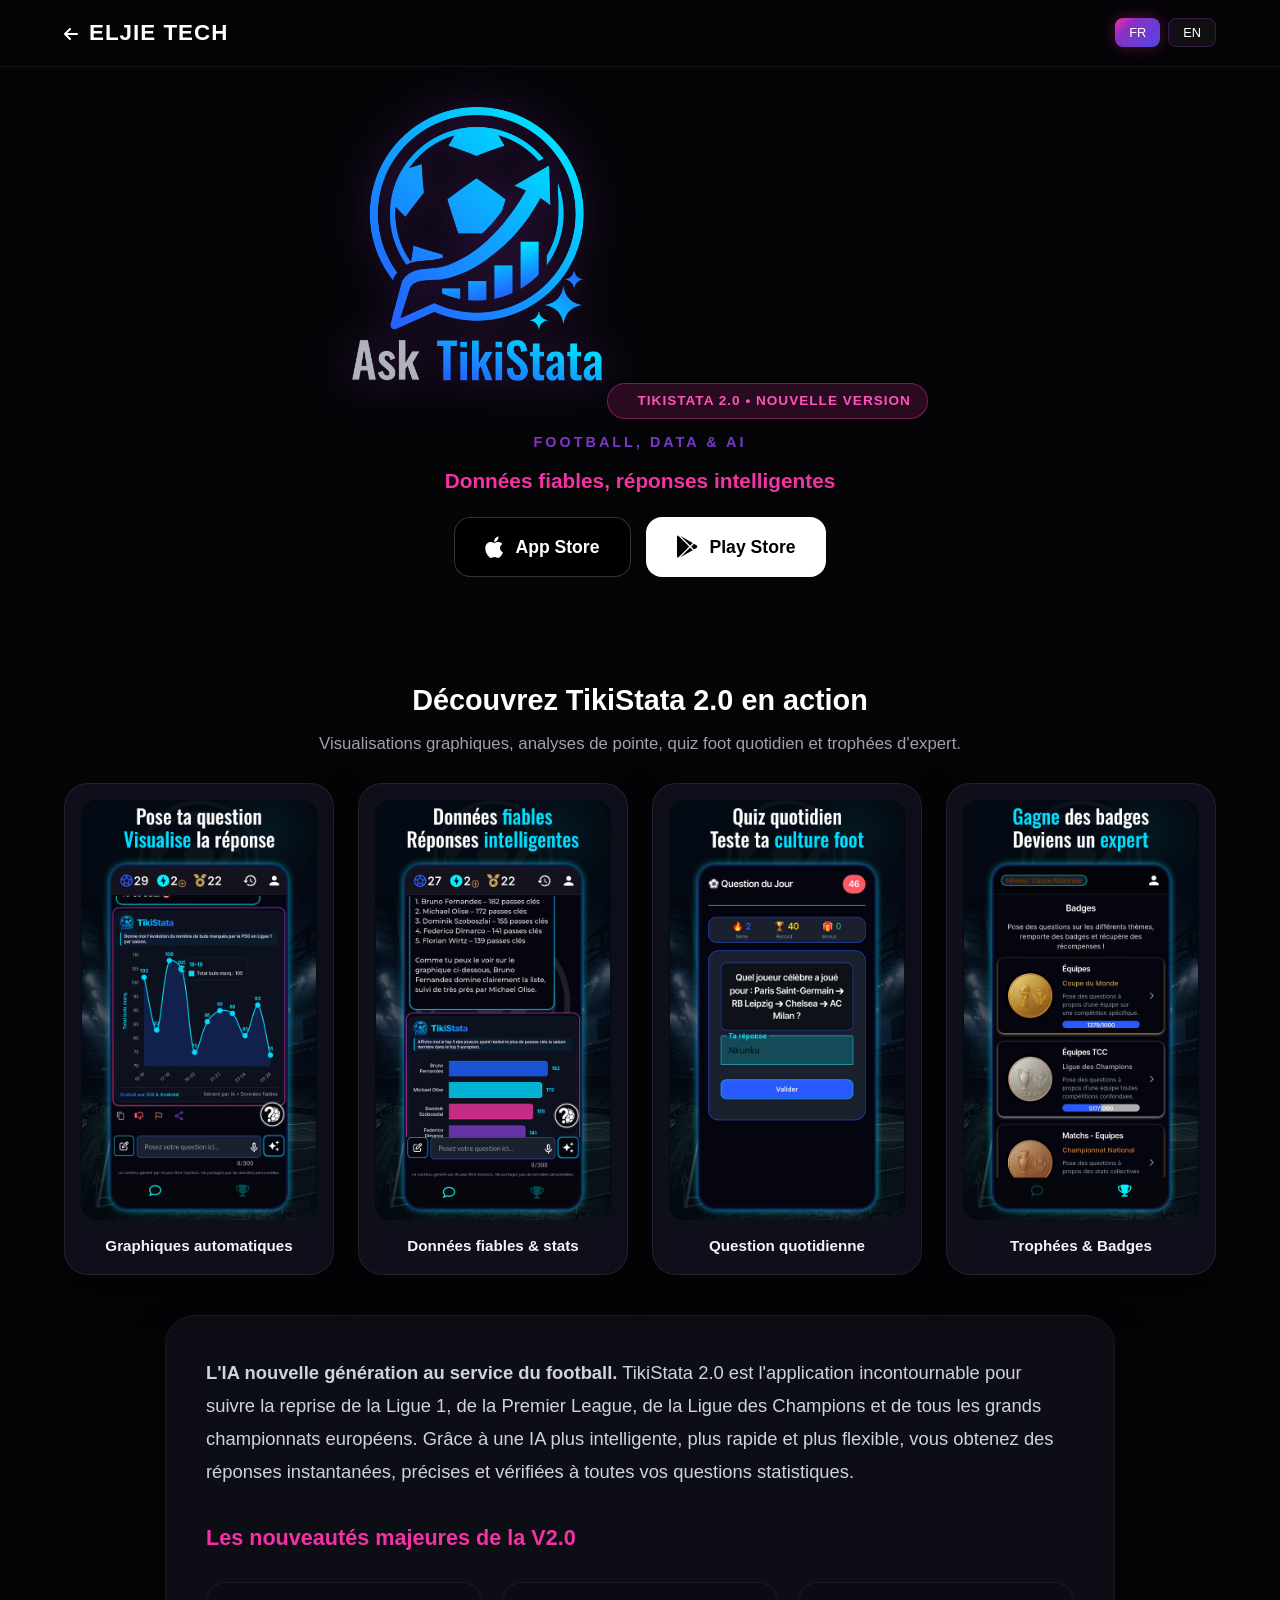
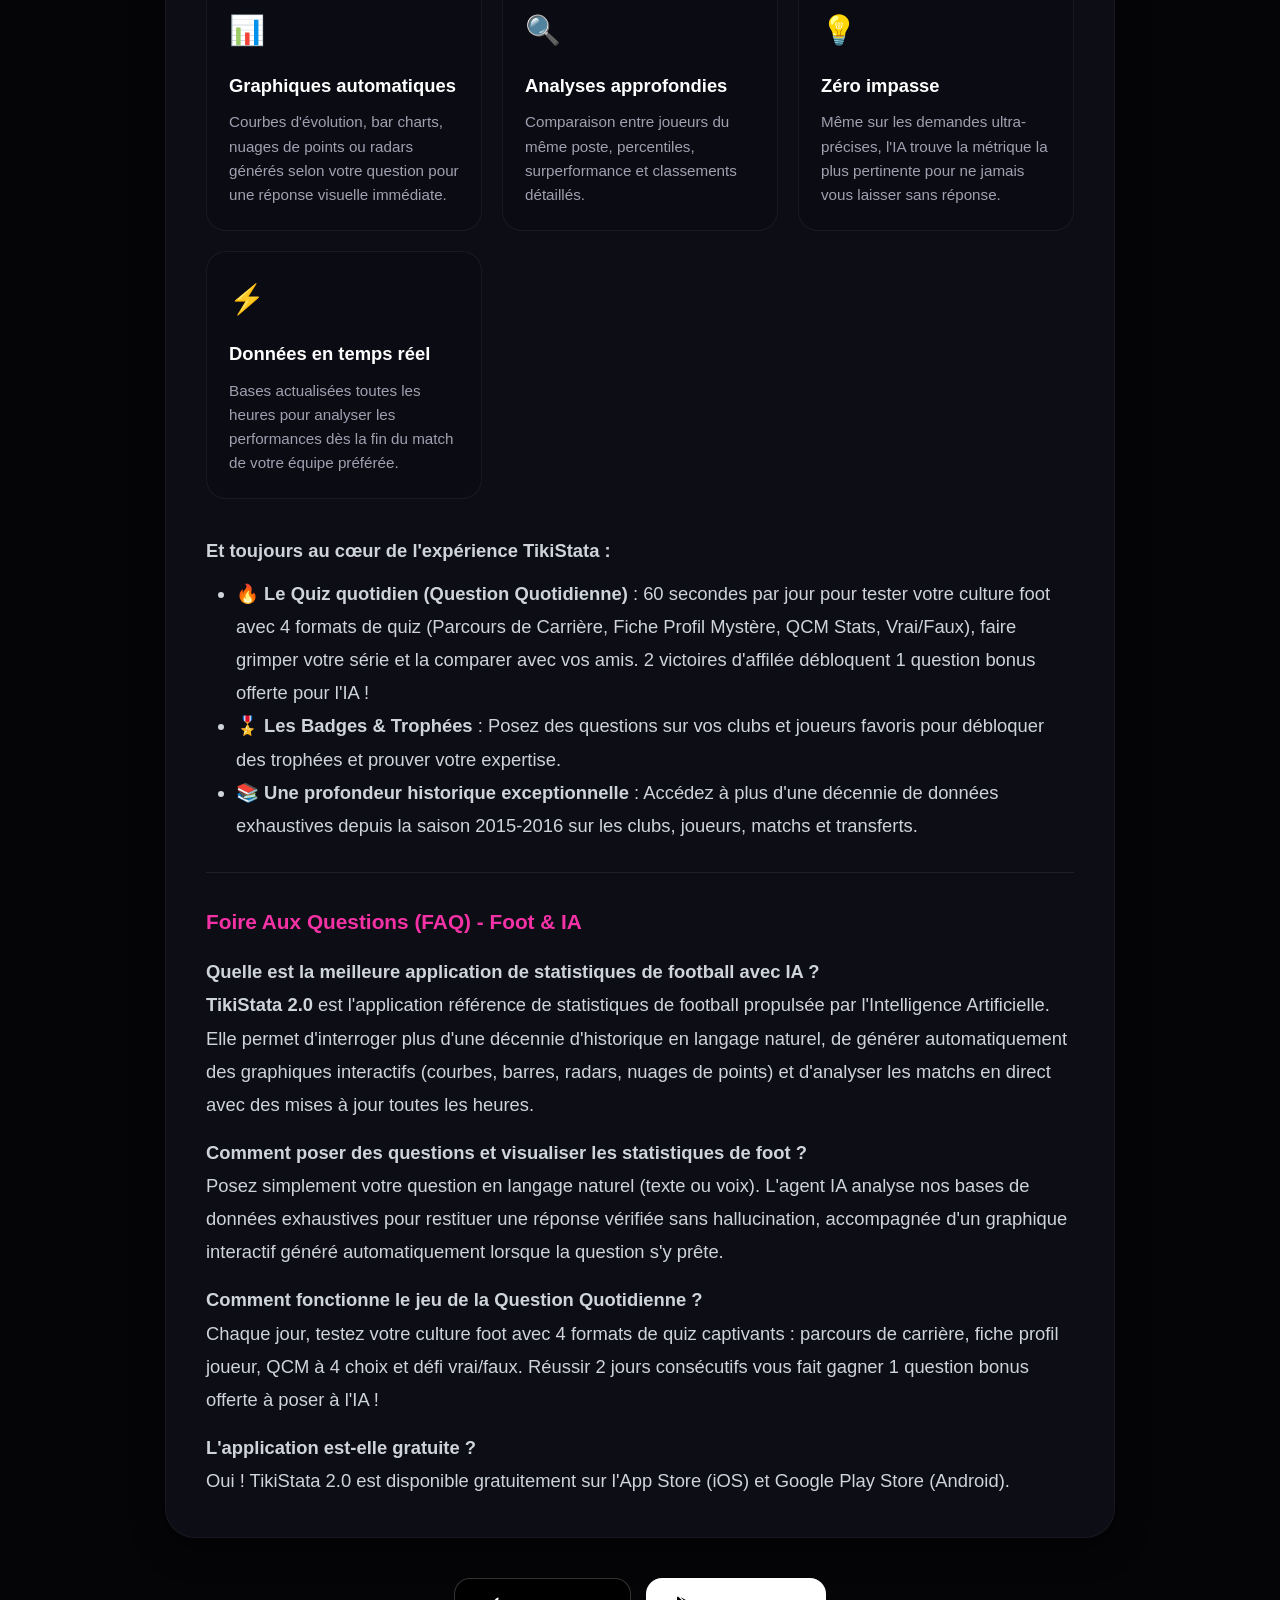
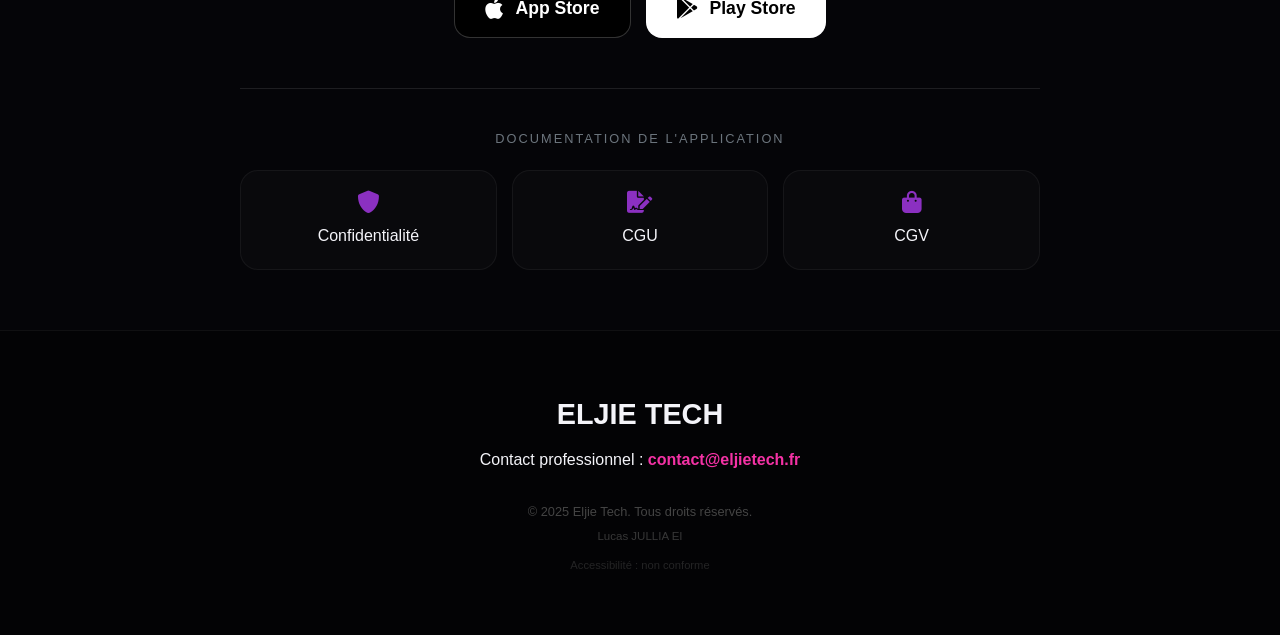
==== commit e1c0efb3: "Upgrade : TikiStata 2.0" ====
--- a/asktikistata/index.html
+++ b/asktikistata/index.html
@@ -5,25 +5,25 @@
     <meta charset="UTF-8">
     <meta name="viewport" content="width=device-width, initial-scale=1.0">
     <meta name="description" id="meta-desc"
-        content="Ask TikiStata n'est pas qu'une simple app stat foot : agent IA (TikiStata) analysant un historique de données de football depuis 2015 et questions quotidiennes pour tester votre culture foot. Données fiables, réponses intelligentes.">
+        content="TikiStata 2.0 réinvente l'analyse des statistiques de football avec l'IA : visualisations graphiques automatiques, comparaisons de joueurs, données actualisées toutes les heures et quiz foot quotidien.">
     <meta name="keywords"
-        content="Ask TikiStata, TikiStata, app stat foot, statistiques football, intelligence artificielle football, IA, football data, agent conversationnel foot, football stats app, quiz foot quotidien, question quotidienne foot, culture foot, deviner le joueur">
+        content="TikiStata, TikiStata 2.0, app stat foot, statistiques football, graphiques statistiques football, visualisations données foot, comparaisons joueurs, intelligence artificielle football, IA, football data, agent conversationnel foot, football stats app, quiz foot quotidien, question quotidienne foot, culture foot">
     <link rel="alternate" hreflang="fr" href="https://eljietech.fr/asktikistata/" />
     <link rel="alternate" hreflang="en" href="https://eljietech.fr/asktikistata/?lang=en" />
     <link rel="alternate" hreflang="x-default" href="https://eljietech.fr/asktikistata/" />
 
-    <meta property="og:title" id="og-title" content="Ask TikiStata | App Stat Foot & Intelligence Artificielle">
+    <meta property="og:title" id="og-title" content="TikiStata 2.0 | App Stat Foot & Intelligence Artificielle">
     <meta property="og:description" id="og-desc"
-        content="Ask TikiStata n'est pas qu'une simple app stat foot : agent IA analysant des données football depuis 2015 et questions quotidiennes pour tester votre culture foot. Données fiables, réponses intelligentes.">
+        content="TikiStata 2.0 : graphiques automatiques, analyses poussées par poste et percentiles, données en direct rafraîchies chaque heure et quiz quotidien.">
     <meta property="og:image"
         content="https://eljietech.fr/Logo%20Ask%20TikiStata%20-%20nom%20complet%20-%20transparent.png">
     <meta property="og:url" content="https://eljietech.fr/asktikistata/">
     <meta property="og:type" content="website">
 
     <meta name="twitter:card" content="summary_large_image">
-    <meta name="twitter:title" id="tw-title" content="Ask TikiStata | App Stat Foot & Intelligence Artificielle">
+    <meta name="twitter:title" id="tw-title" content="TikiStata 2.0 | App Stat Foot & Intelligence Artificielle">
     <meta name="twitter:description" id="tw-desc"
-        content="Ask TikiStata n'est pas qu'une simple app stat foot : agent IA analysant des données football depuis 2015 et questions quotidiennes pour tester votre culture foot. Données fiables, réponses intelligentes.">
+        content="TikiStata 2.0 : graphiques automatiques, analyses poussées par poste et percentiles, données en direct rafraîchies chaque heure et quiz quotidien.">
     <meta name="twitter:image"
         content="https://eljietech.fr/Logo%20Ask%20TikiStata%20-%20nom%20complet%20-%20transparent.png">
 
@@ -33,11 +33,12 @@
             "@graph": [
                 {
                     "@type": "SoftwareApplication",
-                    "name": "Ask TikiStata",
+                    "name": "TikiStata",
                     "operatingSystem": "ANDROID, IOS",
                     "applicationCategory": "SportsApplication",
                     "applicationSubCategory": "Football AI Statistics Assistant",
-                    "description": "Ask TikiStata est l'application ultime de statistiques de football propulsée par l'intelligence artificielle (IA). Posez vos questions en langage naturel et testez votre culture foot avec le jeu de question quotidienne.",
+                    "softwareVersion": "2.0",
+                    "description": "TikiStata 2.0 est l'application ultime de statistiques de football propulsée par l'intelligence artificielle (IA) : visualisations graphiques automatiques, comparaisons de joueurs et quiz de culture foot.",
                     "url": "https://eljietech.fr/asktikistata/",
                     "downloadUrl": "https://apps.apple.com/us/app/ask-tikistata-football-ai/id6759181568",
                     "inLanguage": ["fr", "en"],
@@ -54,13 +55,16 @@
                     },
                     "featureList": [
                         "Assistant conversationnel IA spécialisé en statistiques de football",
+                        "Génération automatique de graphiques interactifs (courbes, barres, radars, nuages de points)",
+                        "Analyses approfondies et comparaisons de joueurs par poste et percentiles",
+                        "Bases de données synchronisées en temps réel toutes les heures",
                         "Historique de données exhaustif depuis la saison 2015-2016",
-                        "Jeu quotidien de culture foot (Question Quotidienne)",
+                        "Jeu quotidien de culture foot (Question Quotidienne en 60s)",
                         "Devinette de carrière par déroulé de clubs",
                         "Identification de joueur par profil et statistiques record",
                         "QCM statistiques à 4 choix et défis vrai/faux",
                         "Système de séries (streaks) et questions bonus IA",
-                        "Collection de badges de récompense"
+                        "Collection de badges et trophées de récompense"
                     ]
                 },
                 {
@@ -71,7 +75,7 @@
                             "name": "Quelle est la meilleure application de statistiques de football avec IA ?",
                             "acceptedAnswer": {
                                 "@type": "Answer",
-                                "text": "Ask TikiStata est l'application référence de statistiques de football propulsée par l'Intelligence Artificielle. Elle permet d'interroger plus d'une décennie d'historique de matchs (depuis la saison 2015-2016) en langage naturel et de fournir des réponses fiables et vérifiées sans hallucination."
+                                "text": "TikiStata 2.0 est l'application référence de statistiques de football propulsée par l'Intelligence Artificielle. Elle permet d'interroger plus d'une décennie d'historique de matchs (depuis la saison 2015-2016) en langage naturel, de générer instantanément des graphiques d'évolution et de fournir des données vérifiées sans hallucination."
                             }
                         },
                         {
@@ -79,12 +83,20 @@
                             "name": "Comment poser des questions sur les données et statistiques de football ?",
                             "acceptedAnswer": {
                                 "@type": "Answer",
-                                "text": "Avec Ask TikiStata, il vous suffit de poser vos questions en langage naturel (par écrit ou par commande vocale). L'agent IA analyse nos bases de données exhaustives (matchs, joueurs, clubs, transferts) pour vous répondre instantanément."
+                                "text": "Avec TikiStata 2.0, il vous suffit de poser vos questions en langage naturel (par écrit ou commande vocale). L'agent IA analyse nos bases de données exhaustives (matchs, joueurs, clubs, transferts) et produit des réponses textuelles détaillées accompagnées de visualisations graphiques adaptées."
                             }
                         },
                         {
                             "@type": "Question",
-                            "name": "En quoi consiste le jeu de Question Quotidienne sur Ask TikiStata ?",
+                            "name": "Quelles sont les nouveautés majeures de TikiStata 2.0 ?",
+                            "acceptedAnswer": {
+                                "@type": "Answer",
+                                "text": "TikiStata 2.0 introduit des graphiques automatiques (courbes, barres, radars, nuages de points), des analyses poussées (comparaisons poste par poste, percentiles, surperformance), des bases de données rafraîchies toutes les heures et une IA adaptative avec zéro impasse."
+                            }
+                        },
+                        {
+                            "@type": "Question",
+                            "name": "En quoi consiste le jeu de Question Quotidienne sur TikiStata ?",
                             "acceptedAnswer": {
                                 "@type": "Answer",
                                 "text": "La Question Quotidienne est un jeu de culture foot proposant 4 formats de quiz captivants : retrouver un joueur par son parcours de carrière, l'identifier via son profil et ses stats record, répondre à un QCM statistique à 4 choix, ou évaluer une stat avec un défi vrai/faux. Réussir 2 jours d'affilée débloque une question bonus pour l'IA."
@@ -96,7 +108,7 @@
         }
     </script>
     <link rel="canonical" href="https://eljietech.fr/asktikistata/" />
-    <title id="page-title">Ask TikiStata | App Stat Foot & Intelligence Artificielle</title>
+    <title id="page-title">TikiStata 2.0 | App Stat Foot & Intelligence Artificielle</title>
     <link rel="icon" type="image/png" href="../favicon-96x96.png">
 
     <link href="https://cdnjs.cloudflare.com/ajax/libs/font-awesome/6.0.0/css/all.min.css" rel="stylesheet">
@@ -337,11 +349,152 @@
             opacity: 0.8;
         }
 
+        .v2-badge {
+            display: inline-flex;
+            align-items: center;
+            gap: 8px;
+            background: rgba(244, 50, 165, 0.15);
+            border: 1px solid rgba(244, 50, 165, 0.4);
+            color: #ff52bf;
+            padding: 6px 16px;
+            border-radius: 20px;
+            font-size: 0.85rem;
+            font-weight: 700;
+            letter-spacing: 1px;
+            text-transform: uppercase;
+            margin-bottom: 12px;
+        }
+
+        .showcase-section {
+            max-width: 1200px;
+            margin: 10px auto 40px;
+            text-align: center;
+        }
+
+        .showcase-header {
+            margin-bottom: 25px;
+        }
+
+        .showcase-title {
+            font-size: 1.8rem;
+            font-weight: 800;
+            color: #ffffff;
+            margin-bottom: 8px;
+        }
+
+        .showcase-subtitle {
+            font-size: 1.05rem;
+            color: #a0a0b0;
+        }
+
+        .screenshots-grid {
+            display: grid;
+            grid-template-columns: repeat(auto-fit, minmax(240px, 1fr));
+            gap: 24px;
+            justify-content: center;
+        }
+
+        .screenshot-card {
+            background: rgba(26, 26, 46, 0.5);
+            border: 1px solid rgba(255, 255, 255, 0.08);
+            border-radius: 24px;
+            padding: 16px;
+            transition: all 0.4s cubic-bezier(0.175, 0.885, 0.32, 1.275);
+            box-shadow: 0 15px 35px rgba(0, 0, 0, 0.5);
+        }
+
+        .screenshot-card:hover {
+            transform: translateY(-8px);
+            border-color: rgba(244, 50, 165, 0.5);
+            box-shadow: 0 20px 40px rgba(139, 48, 193, 0.35);
+        }
+
+        .screenshot-card img {
+            width: 100%;
+            height: auto;
+            border-radius: 16px;
+            display: block;
+            background: #000;
+        }
+
+        .screenshot-caption {
+            margin-top: 14px;
+            font-size: 0.95rem;
+            font-weight: 600;
+            color: #f4f4f9;
+        }
+
+        .features-grid {
+            display: grid;
+            grid-template-columns: repeat(auto-fit, minmax(260px, 1fr));
+            gap: 20px;
+            margin: 25px 0 35px;
+            text-align: left;
+        }
+
+        .feature-card {
+            background: rgba(10, 10, 20, 0.6);
+            border: 1px solid rgba(255, 255, 255, 0.06);
+            border-radius: 20px;
+            padding: 22px;
+            transition: 0.3s ease;
+        }
+
+        .feature-card:hover {
+            border-color: rgba(139, 48, 193, 0.4);
+            background: rgba(26, 26, 46, 0.7);
+            transform: translateY(-4px);
+        }
+
+        .feature-icon {
+            font-size: 1.8rem;
+            margin-bottom: 12px;
+            display: block;
+        }
+
+        .feature-heading {
+            font-size: 1.15rem;
+            font-weight: 700;
+            color: #ffffff;
+            margin-bottom: 8px;
+        }
+
+        .feature-text {
+            font-size: 0.95rem;
+            color: #a0a0b0;
+            line-height: 1.6;
+        }
+
         .acc-text {
             font-size: 0.7rem;
             opacity: 0.5;
             margin-top: 12px;
             display: block;
+        }
+
+        @media (max-width: 768px) {
+            .showcase-title {
+                font-size: 1.4rem;
+            }
+
+            .screenshots-grid {
+                grid-template-columns: repeat(2, 1fr);
+                gap: 12px;
+            }
+
+            .screenshot-card {
+                padding: 10px;
+                border-radius: 18px;
+            }
+
+            .screenshot-caption {
+                font-size: 0.8rem;
+                margin-top: 8px;
+            }
+
+            .features-grid {
+                grid-template-columns: 1fr;
+            }
         }
     </style>
 </head>
@@ -358,63 +511,102 @@
     </header>
 
     <section class="hero">
-        <img src="../Logo Ask TikiStata - nom complet - transparent.png" alt="Logo Ask TikiStata" class="hero-logo">
+        <img src="../Logo Ask TikiStata - nom complet - transparent.png" alt="Logo TikiStata" class="hero-logo">
+        <div class="v2-badge" id="app-badge"><i class="fas fa-sparkles" style="margin-right: 6px;"></i><span id="label-v2-badge">TikiStata 2.0 • Nouvelle version</span></div>
         <span class="app-tagline" id="app-subtitle"
             style="display: block; font-weight: bold; margin-bottom: 5px; text-transform: uppercase; letter-spacing: 3px; font-size: 0.9rem; background: var(--gradient-border); -webkit-background-clip: text; background-clip: text; -webkit-text-fill-color: transparent;">Football,
             Data & AI</span>
         <h3 id="app-slogan"
             style="color: var(--primary-pink); font-size: 1.3rem; margin-top: 10px; margin-bottom: 20px; font-weight: 600;">
             Données fiables, réponses intelligentes</h3>
+
+        <div class="store-buttons" style="justify-content: center; margin-top: 10px;">
+            <a href="https://apps.apple.com/us/app/ask-tikistata-football-ai/id6759181568" target="_blank"
+                class="btn-store apple"><i class="fab fa-apple" style="font-size: 1.5rem;"></i> App Store</a>
+            <a href="https://play.google.com/store/apps/details?id=com.asktikistata.app" target="_blank"
+                class="btn-store google"><i class="fab fa-google-play" style="font-size: 1.4rem;"></i> Play Store</a>
+        </div>
     </section>
 
     <div class="main-content">
+        <!-- Showcase Section -->
+        <div class="showcase-section">
+            <div class="showcase-header">
+                <h2 class="showcase-title" id="showcase-title">Découvrez TikiStata 2.0 en action</h2>
+                <p class="showcase-subtitle" id="showcase-subtitle">Visualisations graphiques, analyses de pointe, quiz foot quotidien et trophées d'expert.</p>
+            </div>
+            <div class="screenshots-grid">
+                <div class="screenshot-card">
+                    <img id="shot-1" src="../screenshots/screenshot-1-visualize-fr.png" data-fallback="../screenshots/screenshot-1-visualize-en.png" onerror="if(this.src!==this.dataset.fallback) this.src=this.dataset.fallback;" alt="Visualisation graphique">
+                    <div class="screenshot-caption" id="cap-1">Graphiques automatiques</div>
+                </div>
+                <div class="screenshot-card">
+                    <img id="shot-2" src="../screenshots/screenshot-2-data-fr.png" data-fallback="../screenshots/screenshot-2-data-en.png" onerror="if(this.src!==this.dataset.fallback) this.src=this.dataset.fallback;" alt="Données fiables & stats">
+                    <div class="screenshot-caption" id="cap-2">Données fiables & stats</div>
+                </div>
+                <div class="screenshot-card">
+                    <img id="shot-3" src="../screenshots/screenshot-3-quiz-fr.png" data-fallback="../screenshots/screenshot-3-quiz-en.png" onerror="if(this.src!==this.dataset.fallback) this.src=this.dataset.fallback;" alt="Question quotidienne">
+                    <div class="screenshot-caption" id="cap-3">Question quotidienne</div>
+                </div>
+                <div class="screenshot-card">
+                    <img id="shot-4" src="../screenshots/screenshot-4-badges-fr.png" data-fallback="../screenshots/screenshot-4-badges-en.png" onerror="if(this.src!==this.dataset.fallback) this.src=this.dataset.fallback;" alt="Trophées et Badges">
+                    <div class="screenshot-caption" id="cap-4">Trophées & Badges</div>
+                </div>
+            </div>
+        </div>
+
         <div id="long-desc-container"
-            style="text-align: left; max-width: 900px; margin: 0 auto 40px; background: rgba(26, 26, 46, 0.4); padding: 40px; border-radius: 30px; border: 1px solid rgba(255, 255, 255, 0.05); box-shadow: 0 10px 30px rgba(0,0,0,0.5);">
+            style="text-align: left; max-width: 950px; margin: 0 auto 40px; background: rgba(26, 26, 46, 0.4); padding: 40px; border-radius: 30px; border: 1px solid rgba(255, 255, 255, 0.05); box-shadow: 0 10px 30px rgba(0,0,0,0.5);">
             <div id="app-long-desc" style="font-size: 1.15rem; color: #ced4da; line-height: 1.8;">
-                <p><strong>L'IA au service des statistiques de football.</strong> Ask TikiStata n'est pas qu'une simple
-                    application statistique, c'est un véritable agent d'intelligence artificielle alimenté par de
-                    robustes bases de données. Posez vos questions le plus naturellement du monde, et TikiStata
-                    analysera nos bases de données exhaustives pour vous fournir des réponses intelligentes, vérifiées
-                    et fiables.</p>
-                <p style="margin-top: 20px;">Explorez une importante profondeur de données couvrant les plus grandes
-                    compétitions de clubs et de sélections nationales depuis la <strong>saison 2015-2016</strong>. Notre
-                    base de données footballistique couvre :</p>
+                <p><strong>L'IA nouvelle génération au service du football.</strong> TikiStata 2.0 est l'application incontournable pour suivre la reprise de la Ligue 1, de la Premier League, de la Ligue des Champions et de tous les grands championnats européens. Grâce à une IA plus intelligente, plus rapide et plus flexible, vous obtenez des réponses instantanées, précises et vérifiées à toutes vos questions statistiques.</p>
+
+                <h3 style="color: var(--primary-pink); font-size: 1.35rem; margin: 30px 0 15px;">Les nouveautés majeures de la V2.0</h3>
+
+                <div class="features-grid">
+                    <div class="feature-card">
+                        <span class="feature-icon">📊</span>
+                        <h4 class="feature-heading">Graphiques automatiques</h4>
+                        <p class="feature-text">Courbes d'évolution, bar charts, nuages de points ou radars générés selon votre question pour une réponse visuelle immédiate.</p>
+                    </div>
+                    <div class="feature-card">
+                        <span class="feature-icon">🔍</span>
+                        <h4 class="feature-heading">Analyses approfondies</h4>
+                        <p class="feature-text">Comparaison entre joueurs du même poste, percentiles, surperformance et classements détaillés.</p>
+                    </div>
+                    <div class="feature-card">
+                        <span class="feature-icon">💡</span>
+                        <h4 class="feature-heading">Zéro impasse</h4>
+                        <p class="feature-text">Même sur les demandes ultra-précises, l'IA trouve la métrique la plus pertinente pour ne jamais vous laisser sans réponse.</p>
+                    </div>
+                    <div class="feature-card">
+                        <span class="feature-icon">⚡</span>
+                        <h4 class="feature-heading">Données en temps réel</h4>
+                        <p class="feature-text">Bases actualisées toutes les heures pour analyser les performances dès la fin du match de votre équipe préférée.</p>
+                    </div>
+                </div>
+
+                <p style="margin-top: 20px;"><strong>Et toujours au cœur de l'expérience TikiStata :</strong></p>
                 <ul style="margin-top: 10px; margin-bottom: 20px; margin-left: 30px;">
-                    <li>Les statistiques détaillées des clubs par match, par compétition et par saison.</li>
-                    <li>Les performances des joueurs par match, par compétition et par saison.</li>
-                    <li>L'analyse poussée du marché des transferts.</li>
+                    <li><strong>🔥 Le Quiz quotidien (Question Quotidienne)</strong> : 60 secondes par jour pour tester votre culture foot avec 4 formats de quiz (Parcours de Carrière, Fiche Profil Mystère, QCM Stats, Vrai/Faux), faire grimper votre série et la comparer avec vos amis. 2 victoires d'affilée débloquent 1 question bonus offerte pour l'IA !</li>
+                    <li><strong>🎖️ Les Badges & Trophées</strong> : Posez des questions sur vos clubs et joueurs favoris pour débloquer des trophées et prouver votre expertise.</li>
+                    <li><strong>📚 Une profondeur historique exceptionnelle</strong> : Accédez à plus d'une décennie de données exhaustives depuis la saison 2015-2016 sur les clubs, joueurs, matchs et transferts.</li>
                 </ul>
-                <p style="margin-top: 20px;"><strong>Nouveau : La Question Quotidienne ⚽</strong><br>
-                    Testez chaque jour votre culture foot grâce à un mini-jeu quotidien ludique et varié ! 4 formats de
-                    questions à relever :</p>
-                <ul style="margin-top: 10px; margin-bottom: 20px; margin-left: 30px;">
-                    <li><strong>Devine le Joueur par sa Carrière</strong> : Retrouvez le joueur mystère à partir du
-                        déroulé de ses clubs.</li>
-                    <li><strong>Devine le Joueur par son Profil</strong> : Identifiez-le grâce à son poste, ses 2
-                        derniers clubs et ses statistiques record.</li>
-                    <li><strong>QCM Statistiques</strong> : Répondez aux questions avec 4 choix possibles.</li>
-                    <li><strong>Vrai / Faux Statistiques</strong> : Devinez si une stat est au-dessus ou en-dessous du
-                        seuil proposé.</li>
-                </ul>
-                <p style="margin-top: 10px;"><strong>🔥 Séries & Questions Bonus</strong> : Répondez correctement 2 jours d'affilée pour gagner 1 question bonus à poser à l'IA TikiStata ! Votre record personnel de jours consécutifs réussis est également conservé et affiché.</p>
-                <p style="margin-top: 20px;"><strong>Gamification & Récompenses</strong> : Collectionnez des badges de
-                    récompense en posant des
-                    questions sur des thèmes variés (joueurs, équipes, marché des transferts) et en relevant les défis
-                    quotidiens. Apprenez, interrogez et gagnez des récompenses tout en explorant une data fiabilisée !
-                </p>
 
                 <hr style="border: 0; border-top: 1px solid rgba(255,255,255,0.08); margin: 30px 0;">
 
                 <h3 style="color: var(--primary-pink); font-size: 1.3rem; margin-bottom: 15px;">Foire Aux Questions (FAQ) - Foot & IA</h3>
                 
                 <p><strong>Quelle est la meilleure application de statistiques de football avec IA ?</strong><br>
-                <strong>Ask TikiStata</strong> est l'application de référence en statistiques de football propulsée par l'Intelligence Artificielle. Son agent IA analyse plus d'une décennie d'historique de matchs (depuis la saison 2015-2016) pour fournir des réponses fiables et immédiates à vos questions en langage naturel.</p>
-
-                <p style="margin-top: 15px;"><strong>Comment poser une question sur les données et statistiques de foot ?</strong><br>
-                Posez simplement votre question en langage naturel (par écrit ou commande vocale). L'agent IA consulte nos bases de données exhaustives (matchs, joueurs, clubs, transferts) et restitue une réponse vérifiée sans hallucination.</p>
+                <strong>TikiStata 2.0</strong> est l'application référence de statistiques de football propulsée par l'Intelligence Artificielle. Elle permet d'interroger plus d'une décennie d'historique en langage naturel, de générer automatiquement des graphiques interactifs (courbes, barres, radars, nuages de points) et d'analyser les matchs en direct avec des mises à jour toutes les heures.</p>
+
+                <p style="margin-top: 15px;"><strong>Comment poser des questions et visualiser les statistiques de foot ?</strong><br>
+                Posez simplement votre question en langage naturel (texte ou voix). L'agent IA analyse nos bases de données exhaustives pour restituer une réponse vérifiée sans hallucination, accompagnée d'un graphique interactif généré automatiquement lorsque la question s'y prête.</p>
 
                 <p style="margin-top: 15px;"><strong>Comment fonctionne le jeu de la Question Quotidienne ?</strong><br>
                 Chaque jour, testez votre culture foot avec 4 formats de quiz captivants : parcours de carrière, fiche profil joueur, QCM à 4 choix et défi vrai/faux. Réussir 2 jours consécutifs vous fait gagner 1 question bonus offerte à poser à l'IA !</p>
+
+                <p style="margin-top: 15px;"><strong>L'application est-elle gratuite ?</strong><br>
+                Oui ! TikiStata 2.0 est disponible gratuitement sur l'App Store (iOS) et Google Play Store (Android).</p>
             </div>
         </div>
 
@@ -455,84 +647,146 @@
     <script>
         const translations = {
             fr: {
-                "page-title": "Ask TikiStata | App Stat Foot & Intelligence Artificielle",
-                "meta-desc": "Ask TikiStata n'est pas qu'une simple app stat foot : agent IA (TikiStata) analysant un historique de données de football depuis 2015 et questions quotidiennes pour tester votre culture foot. Données fiables, réponses intelligentes.",
-                "og-title": "Ask TikiStata | App Stat Foot & Intelligence Artificielle",
-                "og-desc": "Ask TikiStata n'est pas qu'une simple app stat foot : agent IA analysant des données football depuis 2015 et questions quotidiennes pour tester votre culture foot. Données fiables, réponses intelligentes.",
-                "tw-title": "Ask TikiStata | App Stat Foot & Intelligence Artificielle",
-                "tw-desc": "Ask TikiStata n'est pas qu'une simple app stat foot : agent IA analysant des données football depuis 2015 et questions quotidiennes pour tester votre culture foot. Données fiables, réponses intelligentes.",
+                "page-title": "TikiStata 2.0 | App Stat Foot & Intelligence Artificielle",
+                "meta-desc": "TikiStata 2.0 réinvente l'analyse des statistiques de football avec l'IA : visualisations graphiques automatiques, comparaisons de joueurs, données actualisées toutes les heures et quiz foot quotidien.",
+                "og-title": "TikiStata 2.0 | App Stat Foot & Intelligence Artificielle",
+                "og-desc": "TikiStata 2.0 : graphiques automatiques, analyses poussées par poste et percentiles, données en direct rafraîchies chaque heure et quiz quotidien.",
+                "tw-title": "TikiStata 2.0 | App Stat Foot & Intelligence Artificielle",
+                "tw-desc": "TikiStata 2.0 : graphiques automatiques, analyses poussées par poste et percentiles, données en direct rafraîchies chaque heure et quiz quotidien.",
+                "label-v2-badge": "TikiStata 2.0 • Nouvelle version",
                 "app-subtitle": "Football, Data & AI",
                 "app-slogan": "Données fiables, réponses intelligentes",
-                "app-long-desc": `<p><strong>L'IA au service des statistiques de football.</strong> Ask TikiStata n'est pas qu'une simple application statistique, c'est un véritable agent d'intelligence artificielle alimenté par de robustes bases de données. Posez vos questions le plus naturellement du monde, et TikiStata analysera nos bases de données exhaustives pour vous fournir des réponses intelligentes, vérifiées et fiables.</p>
-                <p style="margin-top: 20px;">Explorez une importante profondeur de données couvrant les plus grandes compétitions de clubs et de sélections nationales depuis la <strong>saison 2015-2016</strong>. Notre base de données footballistique couvre :</p>
+                "showcase-title": "Découvrez TikiStata 2.0 en action",
+                "showcase-subtitle": "Visualisations graphiques, analyses de pointe, quiz foot quotidien et trophées d'expert.",
+                "cap-1": "Graphiques automatiques",
+                "cap-2": "Données fiables & stats",
+                "cap-3": "Question quotidienne",
+                "cap-4": "Trophées & Badges",
+                "app-long-desc": `<p><strong>L'IA nouvelle génération au service du football.</strong> TikiStata 2.0 est l'application incontournable pour suivre la reprise de la Ligue 1, de la Premier League, de la Ligue des Champions et de tous les grands championnats européens. Grâce à une IA plus intelligente, plus rapide et plus flexible, vous obtenez des réponses instantanées, précises et vérifiées à toutes vos questions statistiques.</p>
+                <h3 style="color: var(--primary-pink); font-size: 1.35rem; margin: 30px 0 15px;">Les nouveautés majeures de la V2.0</h3>
+                <div class="features-grid">
+                    <div class="feature-card">
+                        <span class="feature-icon">📊</span>
+                        <h4 class="feature-heading">Graphiques automatiques</h4>
+                        <p class="feature-text">Courbes d'évolution, bar charts, nuages de points ou radars générés selon votre question pour une réponse visuelle immédiate.</p>
+                    </div>
+                    <div class="feature-card">
+                        <span class="feature-icon">🔍</span>
+                        <h4 class="feature-heading">Analyses approfondies</h4>
+                        <p class="feature-text">Comparaison entre joueurs du même poste, percentiles, surperformance et classements détaillés.</p>
+                    </div>
+                    <div class="feature-card">
+                        <span class="feature-icon">💡</span>
+                        <h4 class="feature-heading">Zéro impasse</h4>
+                        <p class="feature-text">Même sur les demandes ultra-précises, l'IA trouve la métrique la plus pertinente pour ne jamais vous laisser sans réponse.</p>
+                    </div>
+                    <div class="feature-card">
+                        <span class="feature-icon">⚡</span>
+                        <h4 class="feature-heading">Données en temps réel</h4>
+                        <p class="feature-text">Bases actualisées toutes les heures pour analyser les performances dès la fin du match de votre équipe préférée.</p>
+                    </div>
+                </div>
+                <p style="margin-top: 20px;"><strong>Et toujours au cœur de l'expérience TikiStata :</strong></p>
                 <ul style="margin-top: 10px; margin-bottom: 20px; margin-left: 30px;">
-                    <li>Les statistiques détaillées des clubs par match, par compétition et par saison.</li>
-                    <li>Les performances des joueurs par match, par compétition et par saison.</li>
-                    <li>L'analyse poussée du marché des transferts.</li>
+                    <li><strong>🔥 Le Quiz quotidien (Question Quotidienne)</strong> : 60 secondes par jour pour tester votre culture foot avec 4 formats de quiz (Parcours de Carrière, Fiche Profil Mystère, QCM Stats, Vrai/Faux), faire grimper votre série et la comparer avec vos amis. 2 victoires d'affilée débloquent 1 question bonus offerte pour l'IA !</li>
+                    <li><strong>🎖️ Les Badges & Trophées</strong> : Posez des questions sur vos clubs et joueurs favoris pour débloquer des trophées et prouver votre expertise.</li>
+                    <li><strong>📚 Une profondeur historique exceptionnelle</strong> : Accédez à plus d'une décennie de données exhaustives depuis la saison 2015-2016 sur les clubs, joueurs, matchs et transferts.</li>
                 </ul>
-                <p style="margin-top: 20px;"><strong>Nouveau : La Question Quotidienne ⚽</strong><br>
-                Testez chaque jour votre culture foot grâce à un mini-jeu quotidien ludique et varié ! 4 formats de questions à relever :</p>
-                <ul style="margin-top: 10px; margin-bottom: 20px; margin-left: 30px;">
-                    <li><strong>Devine le Joueur par sa Carrière</strong> : Retrouvez le joueur mystère à partir du déroulé de ses clubs.</li>
-                    <li><strong>Devine le Joueur par son Profil</strong> : Identifiez-le grâce à son poste, ses 2 derniers clubs et ses statistiques record.</li>
-                    <li><strong>QCM Statistiques</strong> : Répondez aux questions avec 4 choix possibles.</li>
-                    <li><strong>Vrai / Faux Statistiques</strong> : Devinez si une stat est au-dessus ou en-dessous du seuil proposé.</li>
-                </ul>
-                <p style="margin-top: 10px;"><strong>🔥 Séries & Questions Bonus</strong> : Répondez correctement 2 jours d'affilée pour gagner 1 question bonus à poser à l'IA TikiStata ! Votre record personnel de jours consécutifs réussis est également conservé et affiché.</p>
-                <p style="margin-top: 20px;"><strong>Gamification & Récompenses</strong> : Collectionnez des badges de récompense en posant des questions sur des thèmes variés (joueurs, équipes, marché des transferts) et en relevant les défis quotidiens. Apprenez, interrogez et gagnez des récompenses tout en explorant une data fiabilisée !</p>
                 <hr style="border: 0; border-top: 1px solid rgba(255,255,255,0.08); margin: 30px 0;">
                 <h3 style="color: var(--primary-pink); font-size: 1.3rem; margin-bottom: 15px;">Foire Aux Questions (FAQ) - Foot & IA</h3>
                 <p><strong>Quelle est la meilleure application de statistiques de football avec IA ?</strong><br>
-                <strong>Ask TikiStata</strong> est l'application de référence en statistiques de football propulsée par l'Intelligence Artificielle. Son agent IA analyse plus d'une décennie d'historique de matchs (depuis la saison 2015-2016) pour fournir des réponses fiables et immédiates à vos questions en langage naturel.</p>
-                <p style="margin-top: 15px;"><strong>Comment poser une question sur les données et statistiques de foot ?</strong><br>
-                Posez simplement votre question en langage naturel (par écrit ou commande vocale). L'agent IA consulte nos bases de données exhaustives (matchs, joueurs, clubs, transferts) et restitue une réponse vérifiée sans hallucination.</p>
+                <strong>TikiStata 2.0</strong> est l'application référence de statistiques de football propulsée par l'Intelligence Artificielle. Elle permet d'interroger plus d'une décennie d'historique en langage naturel, de générer automatiquement des graphiques interactifs (courbes, barres, radars, nuages de points) et d'analyser les matchs en direct avec des mises à jour toutes les heures.</p>
+                <p style="margin-top: 15px;"><strong>Comment poser des questions et visualiser les statistiques de foot ?</strong><br>
+                Posez simplement votre question en langage naturel (texte ou voix). L'agent IA analyse nos bases de données exhaustives pour restituer une réponse vérifiée sans hallucination, accompagnée d'un graphique interactif généré automatiquement lorsque la question s'y prête.</p>
                 <p style="margin-top: 15px;"><strong>Comment fonctionne le jeu de la Question Quotidienne ?</strong><br>
-                Chaque jour, testez votre culture foot avec 4 formats de quiz captivants : parcours de carrière, fiche profil joueur, QCM à 4 choix et défi vrai/faux. Réussir 2 jours consécutifs vous fait gagner 1 question bonus offerte à poser à l'IA !</p>`,
+                Chaque jour, testez votre culture foot avec 4 formats de quiz captivants : parcours de carrière, fiche profil joueur, QCM à 4 choix et défi vrai/faux. Réussir 2 jours consécutifs vous fait gagner 1 question bonus offerte à poser à l'IA !</p>
+                <p style="margin-top: 15px;"><strong>L'application est-elle gratuite ?</strong><br>
+                Oui ! TikiStata 2.0 est disponible gratuitement sur l'App Store (iOS) et Google Play Store (Android).</p>`,
                 "label-docs-app": "Documentation de l'application",
                 "label-privacy": "Confidentialité", "label-cgu": "CGU", "label-cgv": "CGV",
                 "contact-label": "Contact professionnel :",
                 "footer-rights": "Tous droits réservés.", "footer-acc": "Accessibilité : non conforme"
             },
             en: {
-                "page-title": "Ask TikiStata | Football Stats App & Artificial Intelligence",
-                "meta-desc": "Ask TikiStata is not just a simple football stats app: AI agent (TikiStata) analyzing football data since 2015 and daily questions to test your football knowledge. Reliable data, smart answers.",
-                "og-title": "Ask TikiStata | Football Stats App & Artificial Intelligence",
-                "og-desc": "Ask TikiStata is not just a simple football stats app: AI agent (TikiStata) analyzing football data since 2015 and daily questions to test your football knowledge. Reliable data, smart answers.",
-                "tw-title": "Ask TikiStata | Football Stats App & Artificial Intelligence",
-                "tw-desc": "Ask TikiStata is not just a simple football stats app: AI agent (TikiStata) analyzing football data since 2015 and daily questions to test your football knowledge. Reliable data, smart answers.",
+                "page-title": "TikiStata 2.0 | Football Stats App & Artificial Intelligence",
+                "meta-desc": "TikiStata 2.0 takes football data analysis to the next level: automatic charts, player comparisons, hourly real-time stats updates, and daily football quiz.",
+                "og-title": "TikiStata 2.0 | Football Stats App & Artificial Intelligence",
+                "og-desc": "TikiStata 2.0: automatic interactive charts, in-depth player comparisons by position & percentiles, hourly match updates, and daily quiz.",
+                "tw-title": "TikiStata 2.0 | Football Stats App & Artificial Intelligence",
+                "tw-desc": "TikiStata 2.0: automatic interactive charts, in-depth player comparisons by position & percentiles, hourly match updates, and daily quiz.",
+                "label-v2-badge": "TikiStata 2.0 • New version",
                 "app-subtitle": "Football, Data & AI",
                 "app-slogan": "Reliable data, smart answers",
-                "app-long-desc": `<p><strong>AI-Powered Football Statistics.</strong> Ask TikiStata is not just a statistical app, it's a true artificial intelligence agent fueled by robust databases. Ask your questions in natural language, and TikiStata will analyze our comprehensive databases to deliver smart, verified, and reliable answers.</p>
-                <p style="margin-top: 20px;">Explore a significant data depth covering the world's biggest club and national team competitions since the <strong>2015-2016 season</strong>. Our football database covers:</p>
+                "showcase-title": "Explore TikiStata 2.0 in action",
+                "showcase-subtitle": "Automatic charts, in-depth comparisons, 60s daily quiz, and expert trophies.",
+                "cap-1": "Automatic Charts",
+                "cap-2": "Reliable Data & Stats",
+                "cap-3": "Daily Football Quiz",
+                "cap-4": "Trophies & Badges",
+                "app-long-desc": `<p><strong>Next-Gen AI for Football Analytics.</strong> Football is back, and so is TikiStata! For the return of Ligue 1, the Premier League, Champions League, and all major European competitions, TikiStata 2.0 is the must-have app for every football fan and analyst. Powered by a faster, smarter, and more flexible AI engine, get instant, reliable, and data-backed answers to all your football questions.</p>
+                <h3 style="color: var(--primary-pink); font-size: 1.35rem; margin: 30px 0 15px;">What's New in Version 2.0</h3>
+                <div class="features-grid">
+                    <div class="feature-card">
+                        <span class="feature-icon">📊</span>
+                        <h4 class="feature-heading">Automatic Visual Charts</h4>
+                        <p class="feature-text">Evolution curves, bar charts, scatter plots, and radar charts generated on the fly for instant visual insights.</p>
+                    </div>
+                    <div class="feature-card">
+                        <span class="feature-icon">🔍</span>
+                        <h4 class="feature-heading">In-Depth Comparisons</h4>
+                        <p class="feature-text">Same-position player benchmarks, percentiles, metric overperformance, and comprehensive custom rankings.</p>
+                    </div>
+                    <div class="feature-card">
+                        <span class="feature-icon">💡</span>
+                        <h4 class="feature-heading">Zero Dead-End AI</h4>
+                        <p class="feature-text">Even on ultra-specific queries, our adaptive AI selects the most relevant metric to never leave you without an answer.</p>
+                    </div>
+                    <div class="feature-card">
+                        <span class="feature-icon">⚡</span>
+                        <h4 class="feature-heading">Real-Time Match Data</h4>
+                        <p class="feature-text">Databases refreshed every single hour to dissect performances right as the final whistle blows.</p>
+                    </div>
+                </div>
+                <p style="margin-top: 20px;"><strong>And still at the heart of TikiStata:</strong></p>
                 <ul style="margin-top: 10px; margin-bottom: 20px; margin-left: 30px;">
-                    <li>Detailed club statistics per match, per competition, and per season.</li>
-                    <li>Player performances per match, per competition, and per season.</li>
-                    <li>In-depth analysis of the transfer market.</li>
+                    <li><strong>🔥 60-Second Daily Quiz</strong> : Challenge your football IQ every day across 4 question formats (Career Path Mystery, Player Profile Card, Stat MCQ, True/False). Maintain your streak and compare scores with friends. 2 consecutive correct days unlock 1 free bonus AI question!</li>
+                    <li><strong>🎖️ Badges & Trophies</strong> : Ask questions about your favorite clubs and players to unlock achievement trophies.</li>
+                    <li><strong>📚 Massive Historical Depth</strong> : Interrogate over a decade of exhaustive data stretching back to the 2015-2016 season across all top competitions.</li>
                 </ul>
-                <p style="margin-top: 20px;"><strong>New: Daily Football Quiz ⚽</strong><br>
-                Test your football knowledge every day with our fun daily challenge! 4 dynamic question formats:</p>
-                <ul style="margin-top: 10px; margin-bottom: 20px; margin-left: 30px;">
-                    <li><strong>Career Path Mystery</strong>: Guess the player based on their club trajectory.</li>
-                    <li><strong>Player Profile & Peak Stats</strong>: Identify the player using position, last 2 clubs, and career peak stats.</li>
-                    <li><strong>Stat MCQ</strong>: 4-choice multiple question stat quiz.</li>
-                    <li><strong>True / False Challenge</strong>: Predict whether a key stat is above or below a given threshold.</li>
-                </ul>
-                <p style="margin-top: 10px;"><strong>🔥 Streaks & Bonus Questions</strong>: Answer correctly 2 days in a row to earn 1 free bonus question to ask TikiStata AI! Track your active streak and push your record of consecutive successful days.</p>
-                <p style="margin-top: 20px;"><strong>Gamification & Rewards</strong>: Collect reward badges by asking questions on various themes (players, teams, transfer market) and completing daily challenges. Learn, query, and test your football knowledge while exploring reliable data!</p>
                 <hr style="border: 0; border-top: 1px solid rgba(255,255,255,0.08); margin: 30px 0;">
                 <h3 style="color: var(--primary-pink); font-size: 1.3rem; margin-bottom: 15px;">Frequently Asked Questions (FAQ) - Football & AI</h3>
                 <p><strong>What is the best AI football statistics application?</strong><br>
-                <strong>Ask TikiStata</strong> is the leading AI-powered football statistics application. Fueled by a database covering over a decade of match history (since 2015), it delivers instant, verified answers to your natural language queries.</p>
-                <p style="margin-top: 15px;"><strong>How to query football stats in natural language?</strong><br>
-                Simply type or dictate your question in natural language (e.g., *"Which player scored the most headers in Champions League since 2018?"*). The AI agent retrieves verified data without hallucinations.</p>
+                <strong>TikiStata 2.0</strong> is the leading AI-powered football statistics application. It lets you query more than a decade of data in plain language, automatically generates interactive visual charts (curves, bars, radars, scatter plots), and provides live match stats updated every hour.</p>
+                <p style="margin-top: 15px;"><strong>How to query football stats and visualize data?</strong><br>
+                Simply ask your question in natural language (text or voice). The AI agent analyzes our extensive databases and delivers a verified answer with an automatic visual chart whenever relevant.</p>
                 <p style="margin-top: 15px;"><strong>How does the Daily Football Quiz work?</strong><br>
-                Test your football IQ daily with 4 trivia formats: Career Path Mystery, Player Profile Card, 4-choice Stat MCQ, and Over/Under True/False. Get 2 correct answers in a row to earn 1 free bonus question for the AI!</p>`,
+                Test your football IQ daily with 4 trivia formats: Career Path Mystery, Player Profile Card, 4-choice Stat MCQ, and Over/Under True/False. Get 2 correct answers in a row to earn 1 free bonus question for the AI!</p>
+                <p style="margin-top: 15px;"><strong>Is the app free?</strong><br>
+                Yes! TikiStata 2.0 is available for free on the App Store (iOS) and Google Play Store (Android).</p>`,
                 "label-docs-app": "Application documentation",
                 "label-privacy": "Privacy Policy", "label-cgu": "Terms of Use", "label-cgv": "Terms of Sale",
                 "contact-label": "Business contact:",
                 "footer-rights": "All rights reserved.", "footer-acc": "Accessibility: non-compliant"
             }
         };
+
+        function updateScreenshots(lang) {
+            const list = [
+                { id: 'shot-1', name: 'screenshot-1-visualize' },
+                { id: 'shot-2', name: 'screenshot-2-data' },
+                { id: 'shot-3', name: 'screenshot-3-quiz' },
+                { id: 'shot-4', name: 'screenshot-4-badges' }
+            ];
+            list.forEach(item => {
+                const el = document.getElementById(item.id);
+                if (el) {
+                    const primarySrc = `../screenshots/${item.name}-${lang}.png`;
+                    const fallbackSrc = `../screenshots/${item.name}-en.png`;
+                    el.dataset.fallback = fallbackSrc;
+                    el.src = primarySrc;
+                }
+            });
+        }
 
         function setLang(lang) {
             document.querySelectorAll('.lang-btn').forEach(btn => btn.classList.remove('active'));
@@ -549,7 +803,17 @@
                     }
                 }
             }
-        }
+            updateScreenshots(lang);
+        }
+
+        window.addEventListener('DOMContentLoaded', () => {
+            const urlParams = new URLSearchParams(window.location.search);
+            if (urlParams.get('lang') === 'en') {
+                setLang('en');
+            } else {
+                updateScreenshots('fr');
+            }
+        });
     </script>
 
 </body>
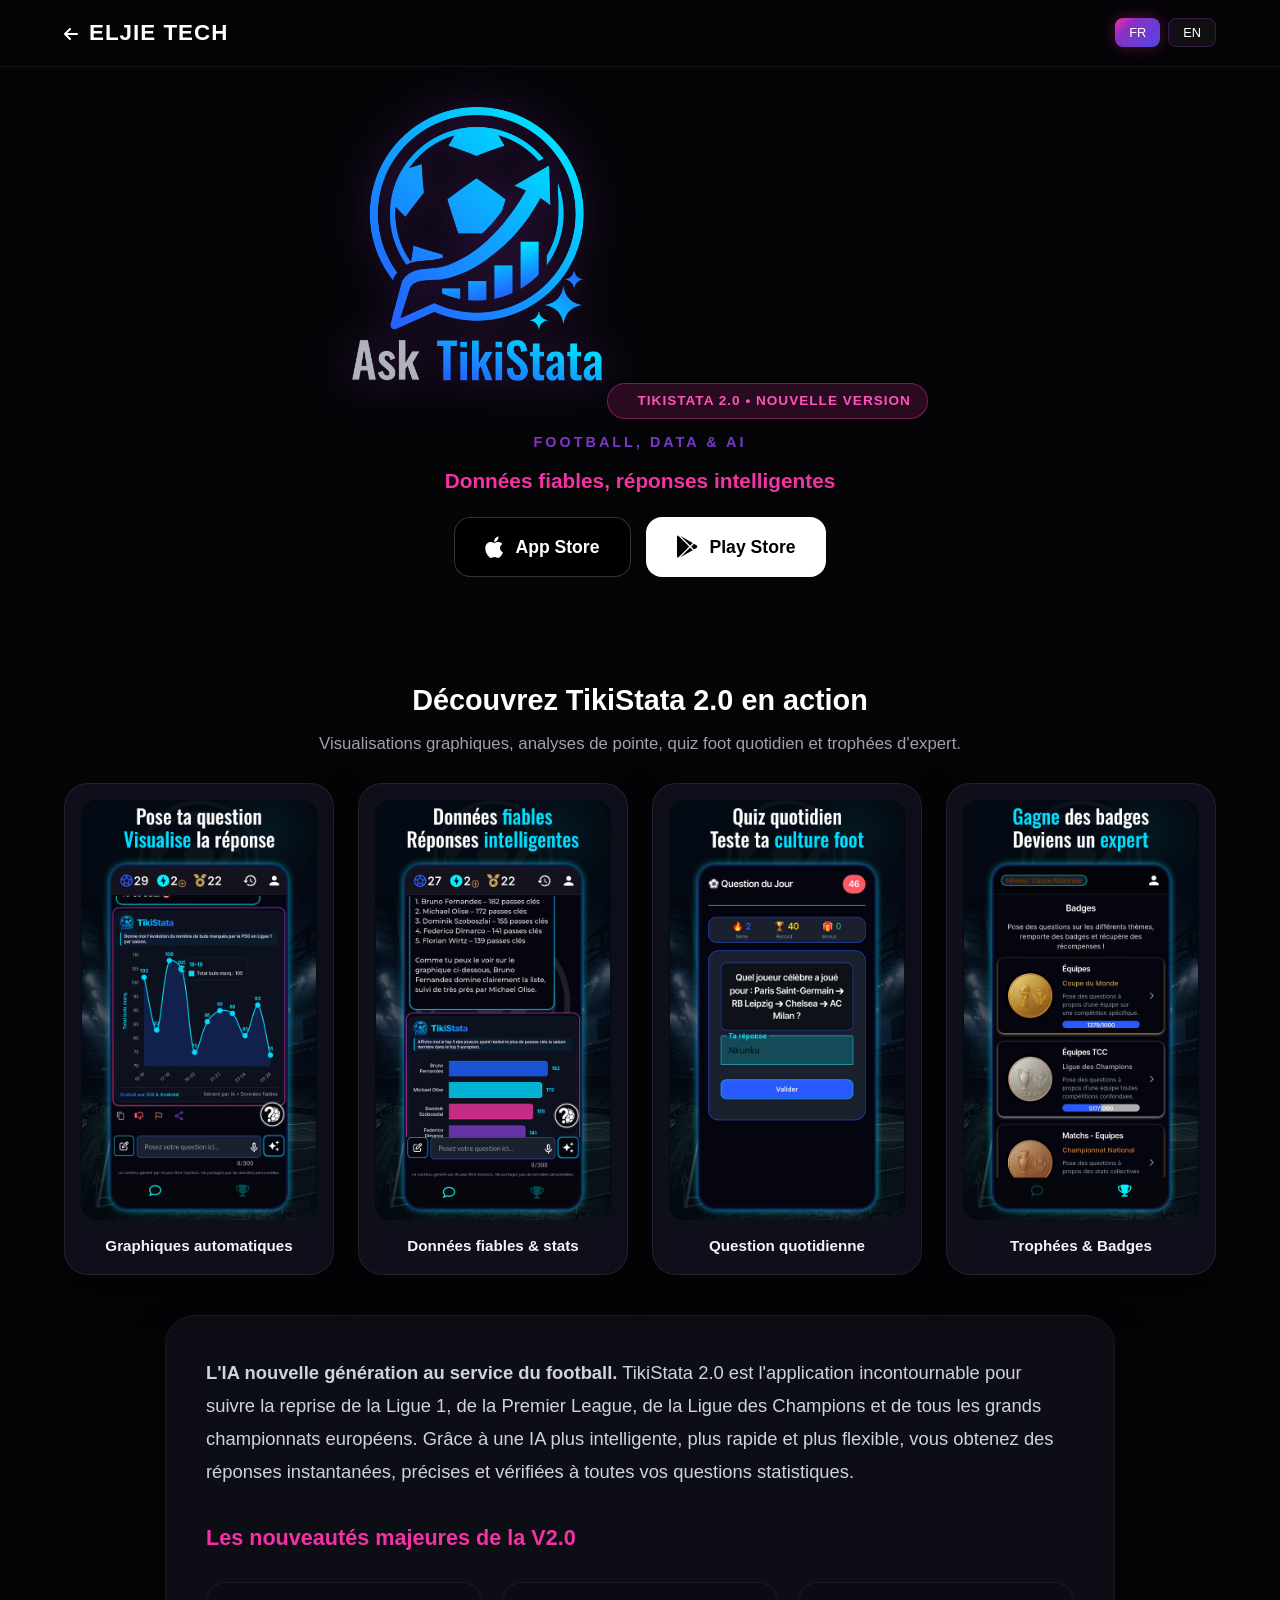
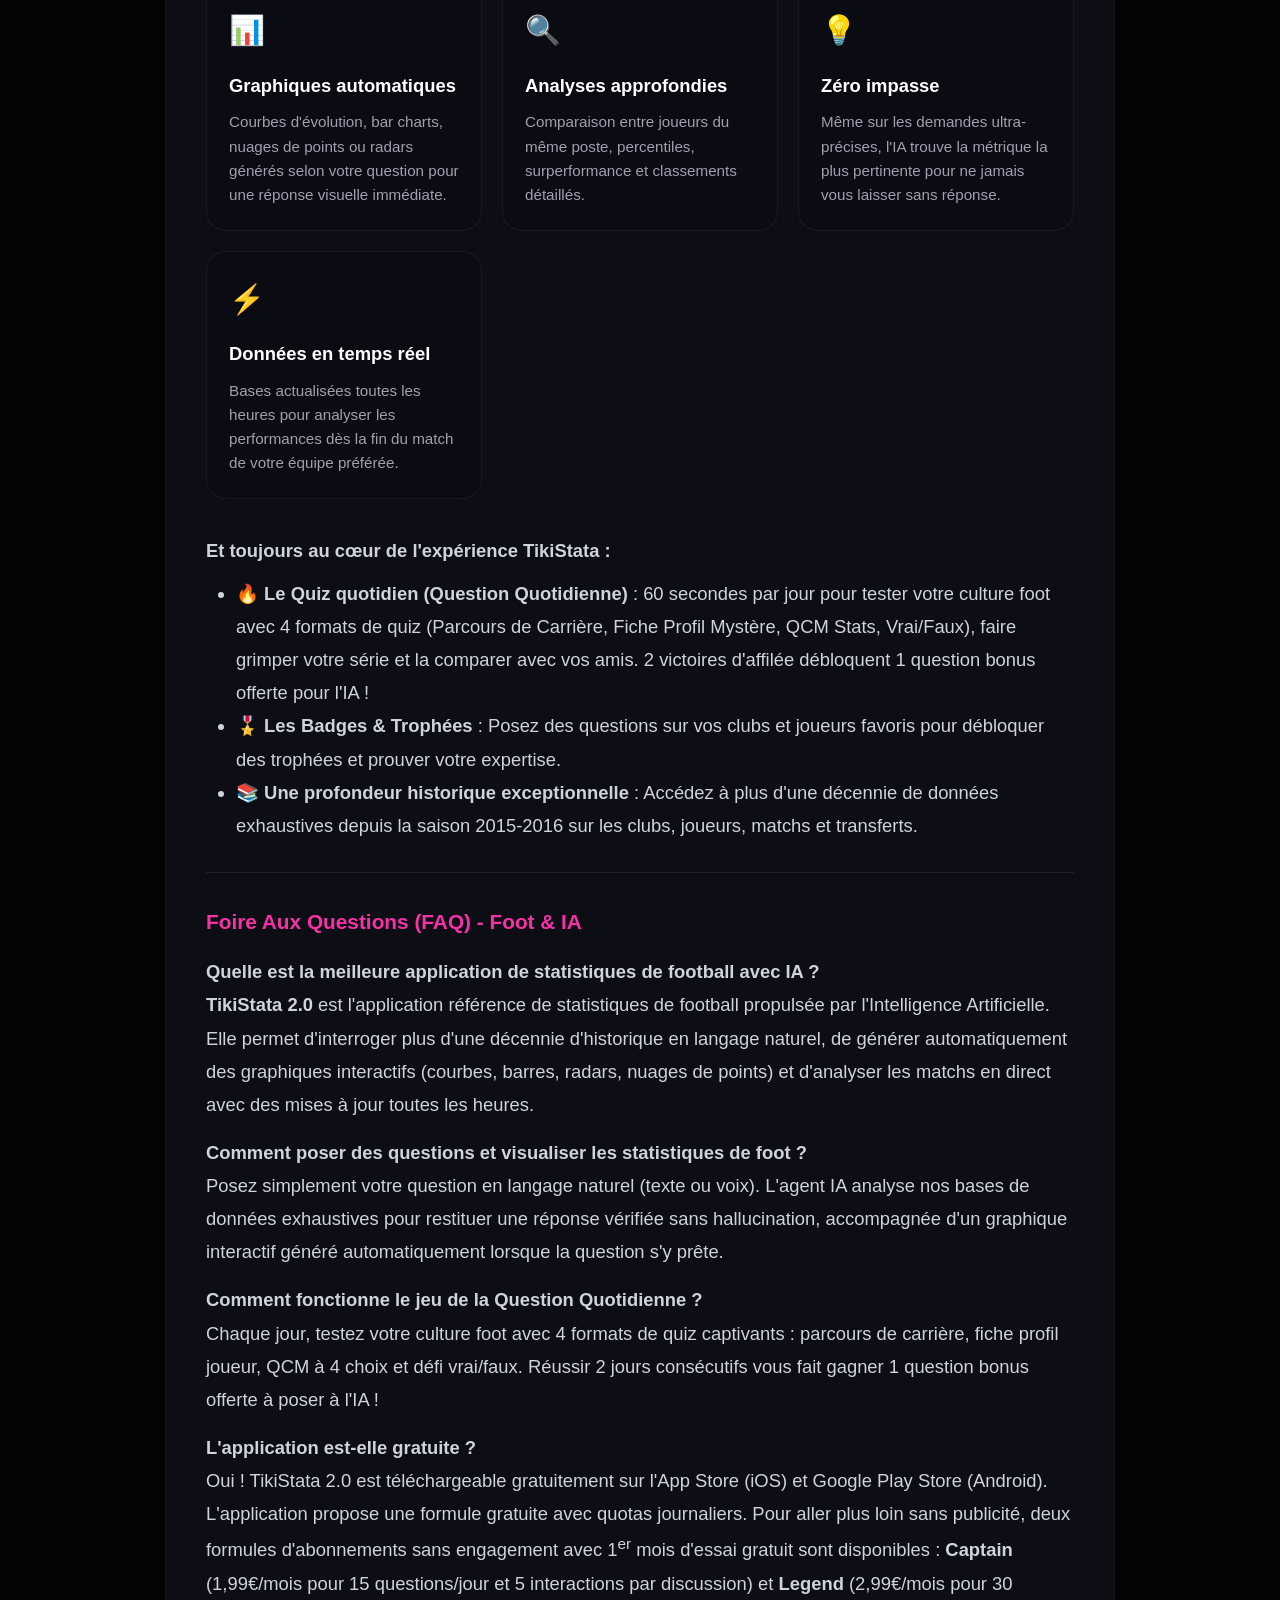
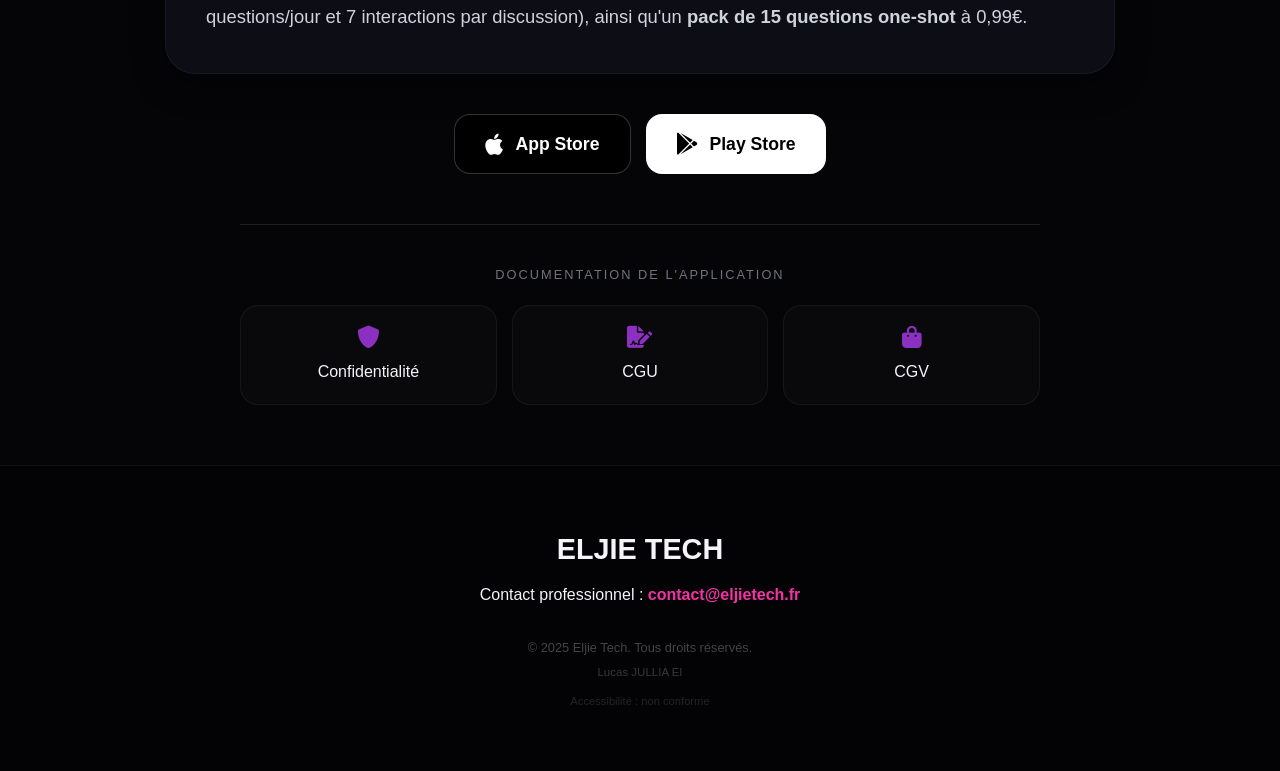
==== commit 9c937288: "Fix: correction du prix affiché pour les abonnements qui n'étaient pas les bons" ====
--- a/asktikistata/index.html
+++ b/asktikistata/index.html
@@ -606,7 +606,7 @@
                 Chaque jour, testez votre culture foot avec 4 formats de quiz captivants : parcours de carrière, fiche profil joueur, QCM à 4 choix et défi vrai/faux. Réussir 2 jours consécutifs vous fait gagner 1 question bonus offerte à poser à l'IA !</p>
 
                 <p style="margin-top: 15px;"><strong>L'application est-elle gratuite ?</strong><br>
-                Oui ! TikiStata 2.0 est disponible gratuitement sur l'App Store (iOS) et Google Play Store (Android).</p>
+                Oui ! TikiStata 2.0 est téléchargeable gratuitement sur l'App Store (iOS) et Google Play Store (Android). L'application propose une formule gratuite avec quotas journaliers. Pour aller plus loin sans publicité, deux formules d'abonnements sans engagement avec 1<sup>er</sup> mois d'essai gratuit sont disponibles : <strong>Captain</strong> (1,99€/mois pour 15 questions/jour et 5 interactions par discussion) et <strong>Legend</strong> (2,99€/mois pour 30 questions/jour et 7 interactions par discussion), ainsi qu'un <strong>pack de 15 questions one-shot</strong> à 0,99€.</p>
             </div>
         </div>
 
@@ -701,7 +701,7 @@
                 <p style="margin-top: 15px;"><strong>Comment fonctionne le jeu de la Question Quotidienne ?</strong><br>
                 Chaque jour, testez votre culture foot avec 4 formats de quiz captivants : parcours de carrière, fiche profil joueur, QCM à 4 choix et défi vrai/faux. Réussir 2 jours consécutifs vous fait gagner 1 question bonus offerte à poser à l'IA !</p>
                 <p style="margin-top: 15px;"><strong>L'application est-elle gratuite ?</strong><br>
-                Oui ! TikiStata 2.0 est disponible gratuitement sur l'App Store (iOS) et Google Play Store (Android).</p>`,
+                Oui ! TikiStata 2.0 est téléchargeable gratuitement sur l'App Store (iOS) et Google Play Store (Android). L'application propose une formule gratuite avec quotas journaliers. Pour aller plus loin sans publicité, deux formules d'abonnements sans engagement avec 1<sup>er</sup> mois d'essai gratuit sont disponibles : <strong>Captain</strong> (1,99€/mois pour 15 questions/jour et 5 interactions par discussion) et <strong>Legend</strong> (2,99€/mois pour 30 questions/jour et 7 interactions par discussion), ainsi qu'un <strong>pack de 15 questions one-shot</strong> à 0,99€.</p>`,
                 "label-docs-app": "Documentation de l'application",
                 "label-privacy": "Confidentialité", "label-cgu": "CGU", "label-cgv": "CGV",
                 "contact-label": "Contact professionnel :",
@@ -762,7 +762,7 @@
                 <p style="margin-top: 15px;"><strong>How does the Daily Football Quiz work?</strong><br>
                 Test your football IQ daily with 4 trivia formats: Career Path Mystery, Player Profile Card, 4-choice Stat MCQ, and Over/Under True/False. Get 2 correct answers in a row to earn 1 free bonus question for the AI!</p>
                 <p style="margin-top: 15px;"><strong>Is the app free?</strong><br>
-                Yes! TikiStata 2.0 is available for free on the App Store (iOS) and Google Play Store (Android).</p>`,
+                Yes! TikiStata 2.0 is free to download on the App Store (iOS) and Google Play Store (Android). You can enjoy a free plan with daily quotas. To go further without ads, two flexible subscriptions with a 1-month free trial and no commitment are available: <strong>Captain</strong> (€1.99/month for 15 questions/day and 5 turns per discussion) and <strong>Legend</strong> (€2.99/month for 30 questions/day and 7 turns per discussion), as well as a <strong>15-question one-shot pack</strong> for €0.99.</p>`,
                 "label-docs-app": "Application documentation",
                 "label-privacy": "Privacy Policy", "label-cgu": "Terms of Use", "label-cgv": "Terms of Sale",
                 "contact-label": "Business contact:",
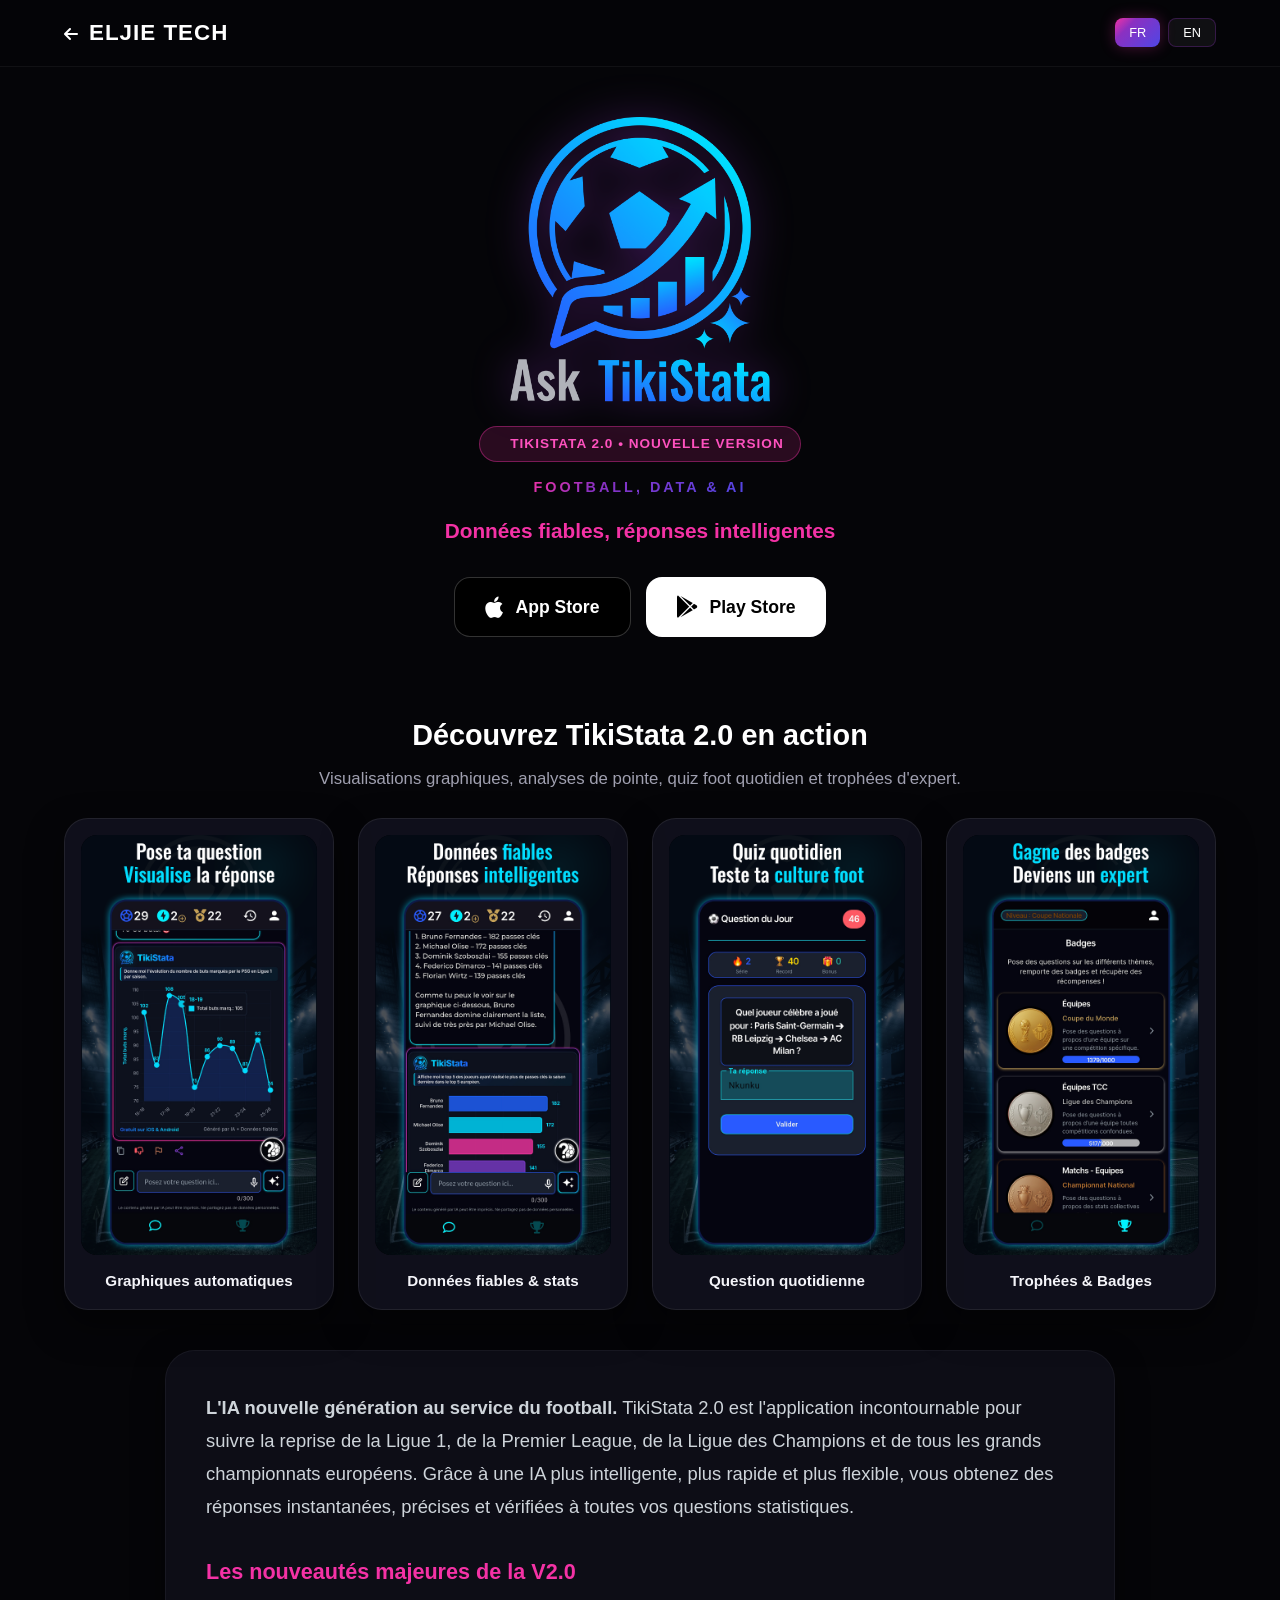
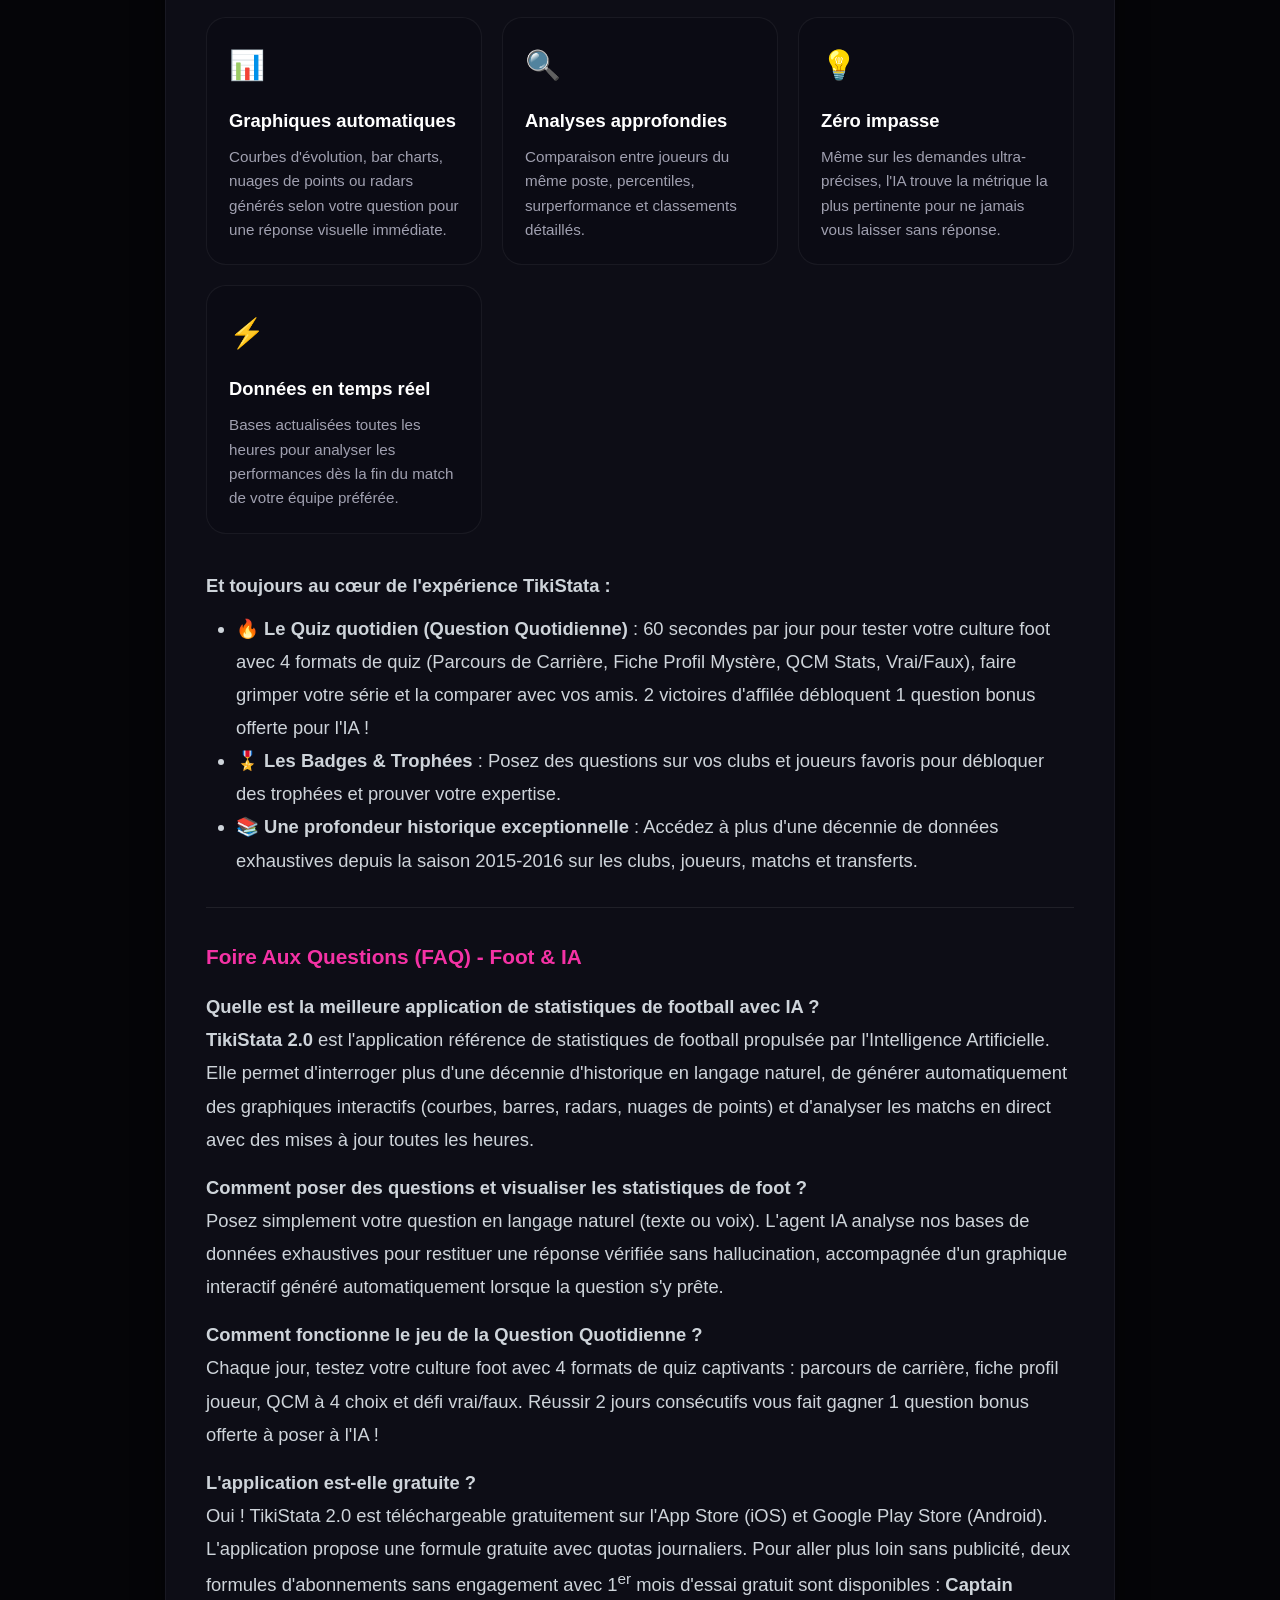
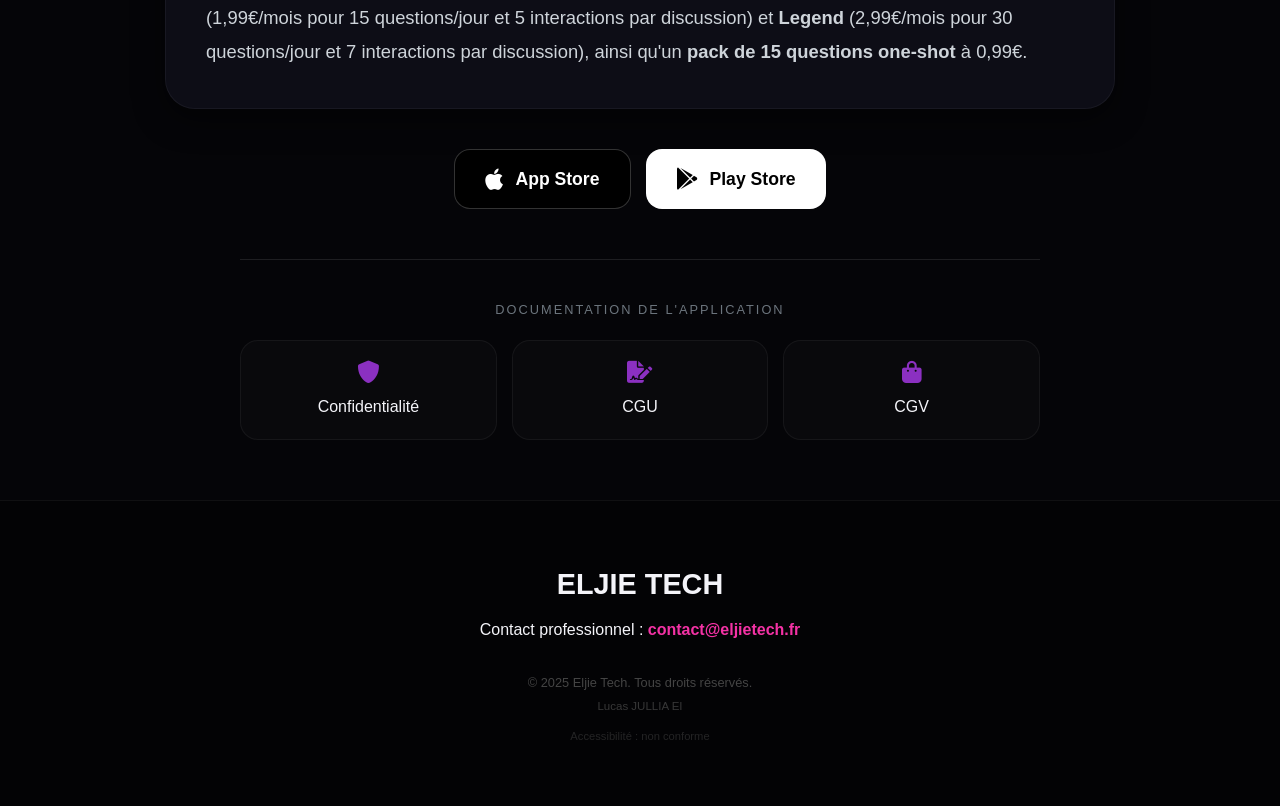
==== commit ce72071a: "Fix: alignement des logos" ====
--- a/asktikistata/index.html
+++ b/asktikistata/index.html
@@ -180,15 +180,38 @@
         }
 
         .hero {
-            padding: 40px 5% 20px;
+            padding: 50px 5% 25px;
+            display: flex;
+            flex-direction: column;
+            align-items: center;
+            justify-content: center;
             text-align: center;
+            width: 100%;
         }
 
         .hero-logo {
-            max-width: 250px;
+            display: block;
+            margin: 0 auto 24px auto;
+            max-width: 260px;
+            width: 100%;
             height: auto;
-            margin-bottom: 20px;
-            filter: drop-shadow(0 0 20px rgba(139, 48, 193, 0.4));
+            filter: drop-shadow(0 0 20px rgba(139, 48, 193, 0.45));
+            transition: transform 0.3s ease;
+        }
+
+        .hero-logo:hover {
+            transform: scale(1.02);
+        }
+
+        .hero-content {
+            display: flex;
+            flex-direction: column;
+            align-items: center;
+            justify-content: center;
+            text-align: center;
+            max-width: 800px;
+            width: 100%;
+            margin: 0 auto;
         }
 
         .hero h1 {
@@ -352,6 +375,7 @@
         .v2-badge {
             display: inline-flex;
             align-items: center;
+            justify-content: center;
             gap: 8px;
             background: rgba(244, 50, 165, 0.15);
             border: 1px solid rgba(244, 50, 165, 0.4);
@@ -362,7 +386,7 @@
             font-weight: 700;
             letter-spacing: 1px;
             text-transform: uppercase;
-            margin-bottom: 12px;
+            margin: 0 auto 14px auto;
         }
 
         .showcase-section {
@@ -512,19 +536,21 @@
 
     <section class="hero">
         <img src="../Logo Ask TikiStata - nom complet - transparent.png" alt="Logo TikiStata" class="hero-logo">
-        <div class="v2-badge" id="app-badge"><i class="fas fa-sparkles" style="margin-right: 6px;"></i><span id="label-v2-badge">TikiStata 2.0 • Nouvelle version</span></div>
-        <span class="app-tagline" id="app-subtitle"
-            style="display: block; font-weight: bold; margin-bottom: 5px; text-transform: uppercase; letter-spacing: 3px; font-size: 0.9rem; background: var(--gradient-border); -webkit-background-clip: text; background-clip: text; -webkit-text-fill-color: transparent;">Football,
-            Data & AI</span>
-        <h3 id="app-slogan"
-            style="color: var(--primary-pink); font-size: 1.3rem; margin-top: 10px; margin-bottom: 20px; font-weight: 600;">
-            Données fiables, réponses intelligentes</h3>
-
-        <div class="store-buttons" style="justify-content: center; margin-top: 10px;">
-            <a href="https://apps.apple.com/us/app/ask-tikistata-football-ai/id6759181568" target="_blank"
-                class="btn-store apple"><i class="fab fa-apple" style="font-size: 1.5rem;"></i> App Store</a>
-            <a href="https://play.google.com/store/apps/details?id=com.asktikistata.app" target="_blank"
-                class="btn-store google"><i class="fab fa-google-play" style="font-size: 1.4rem;"></i> Play Store</a>
+        <div class="hero-content">
+            <div class="v2-badge" id="app-badge"><i class="fas fa-sparkles" style="margin-right: 6px;"></i><span id="label-v2-badge">TikiStata 2.0 • Nouvelle version</span></div>
+            <span class="app-tagline" id="app-subtitle"
+                style="display: block; font-weight: bold; margin-bottom: 5px; text-transform: uppercase; letter-spacing: 3px; font-size: 0.9rem; background: var(--gradient-border); -webkit-background-clip: text; background-clip: text; -webkit-text-fill-color: transparent; text-align: center;">Football,
+                Data & AI</span>
+            <h3 id="app-slogan"
+                style="color: var(--primary-pink); font-size: 1.3rem; margin-top: 10px; margin-bottom: 20px; font-weight: 600; text-align: center;">
+                Données fiables, réponses intelligentes</h3>
+
+            <div class="store-buttons" style="justify-content: center; margin-top: 10px; margin-bottom: 20px;">
+                <a href="https://apps.apple.com/us/app/ask-tikistata-football-ai/id6759181568" target="_blank"
+                    class="btn-store apple"><i class="fab fa-apple" style="font-size: 1.5rem;"></i> App Store</a>
+                <a href="https://play.google.com/store/apps/details?id=com.asktikistata.app" target="_blank"
+                    class="btn-store google"><i class="fab fa-google-play" style="font-size: 1.4rem;"></i> Play Store</a>
+            </div>
         </div>
     </section>
 
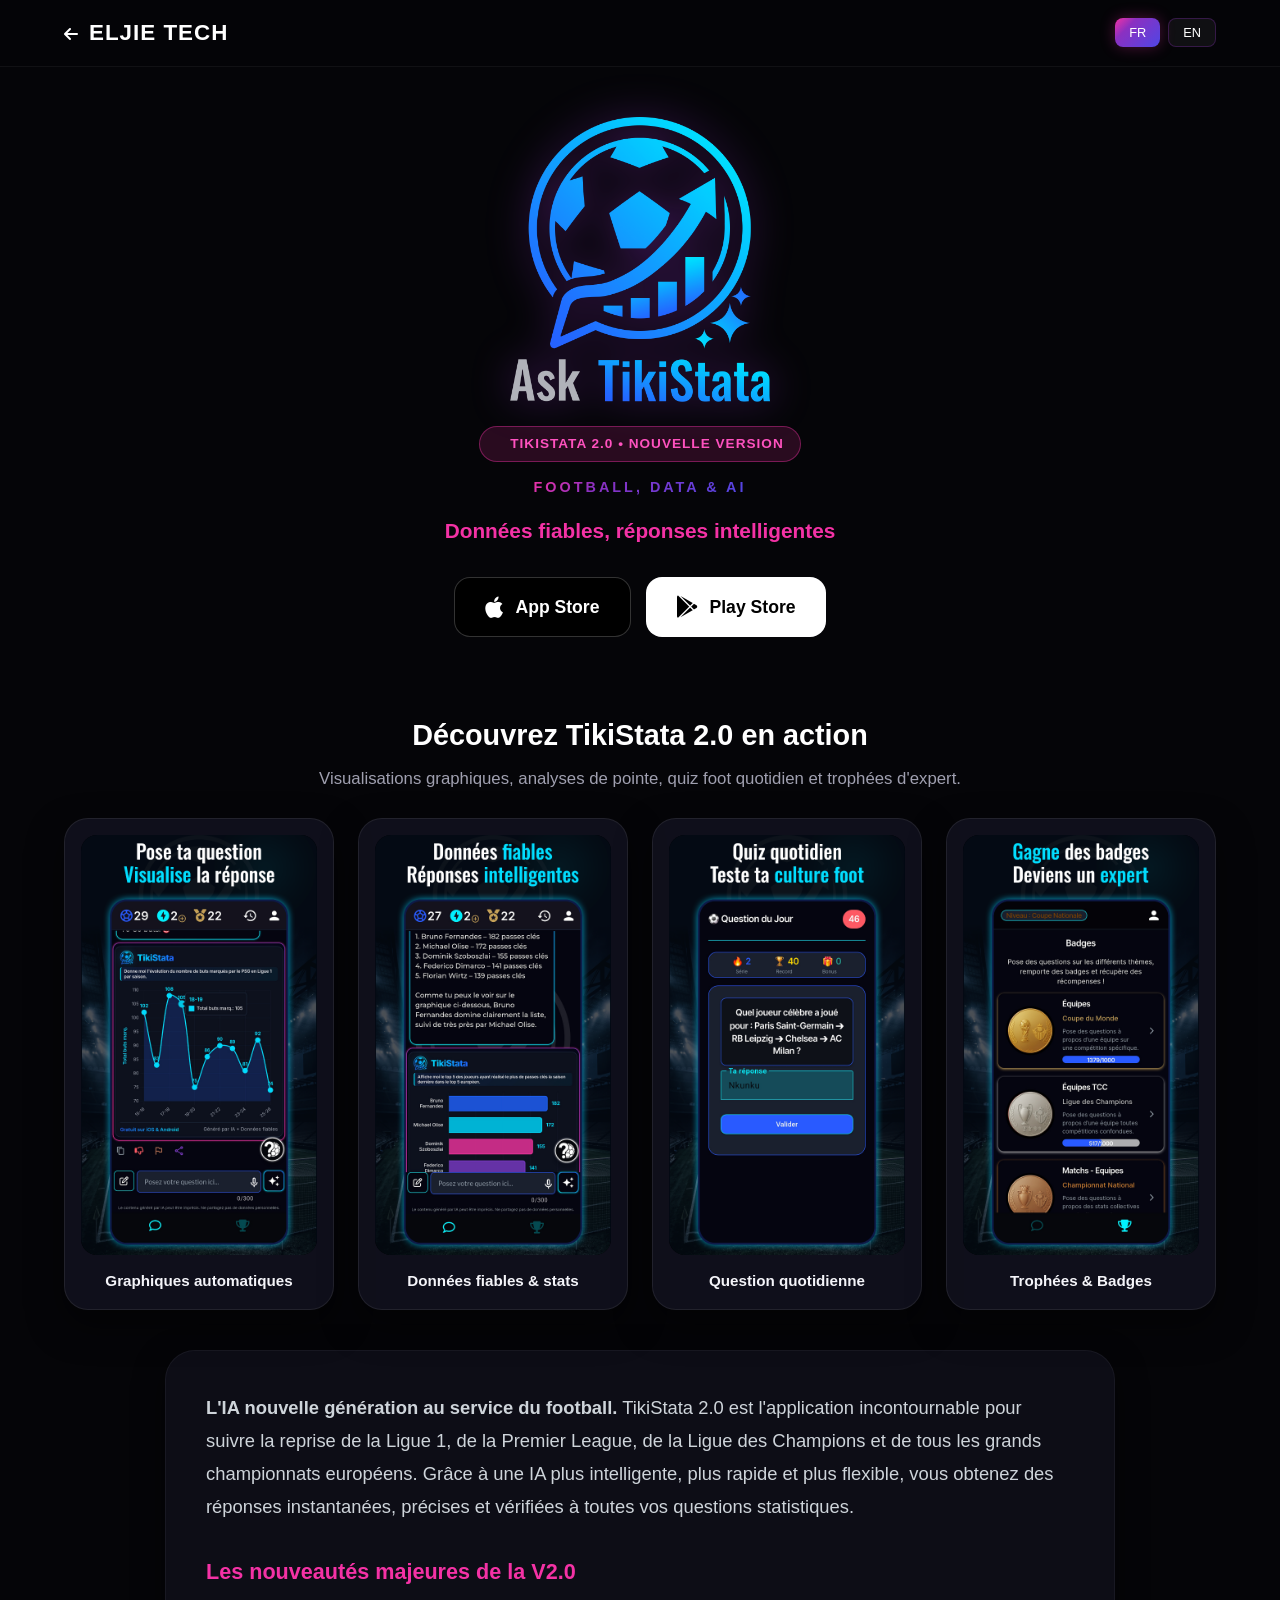
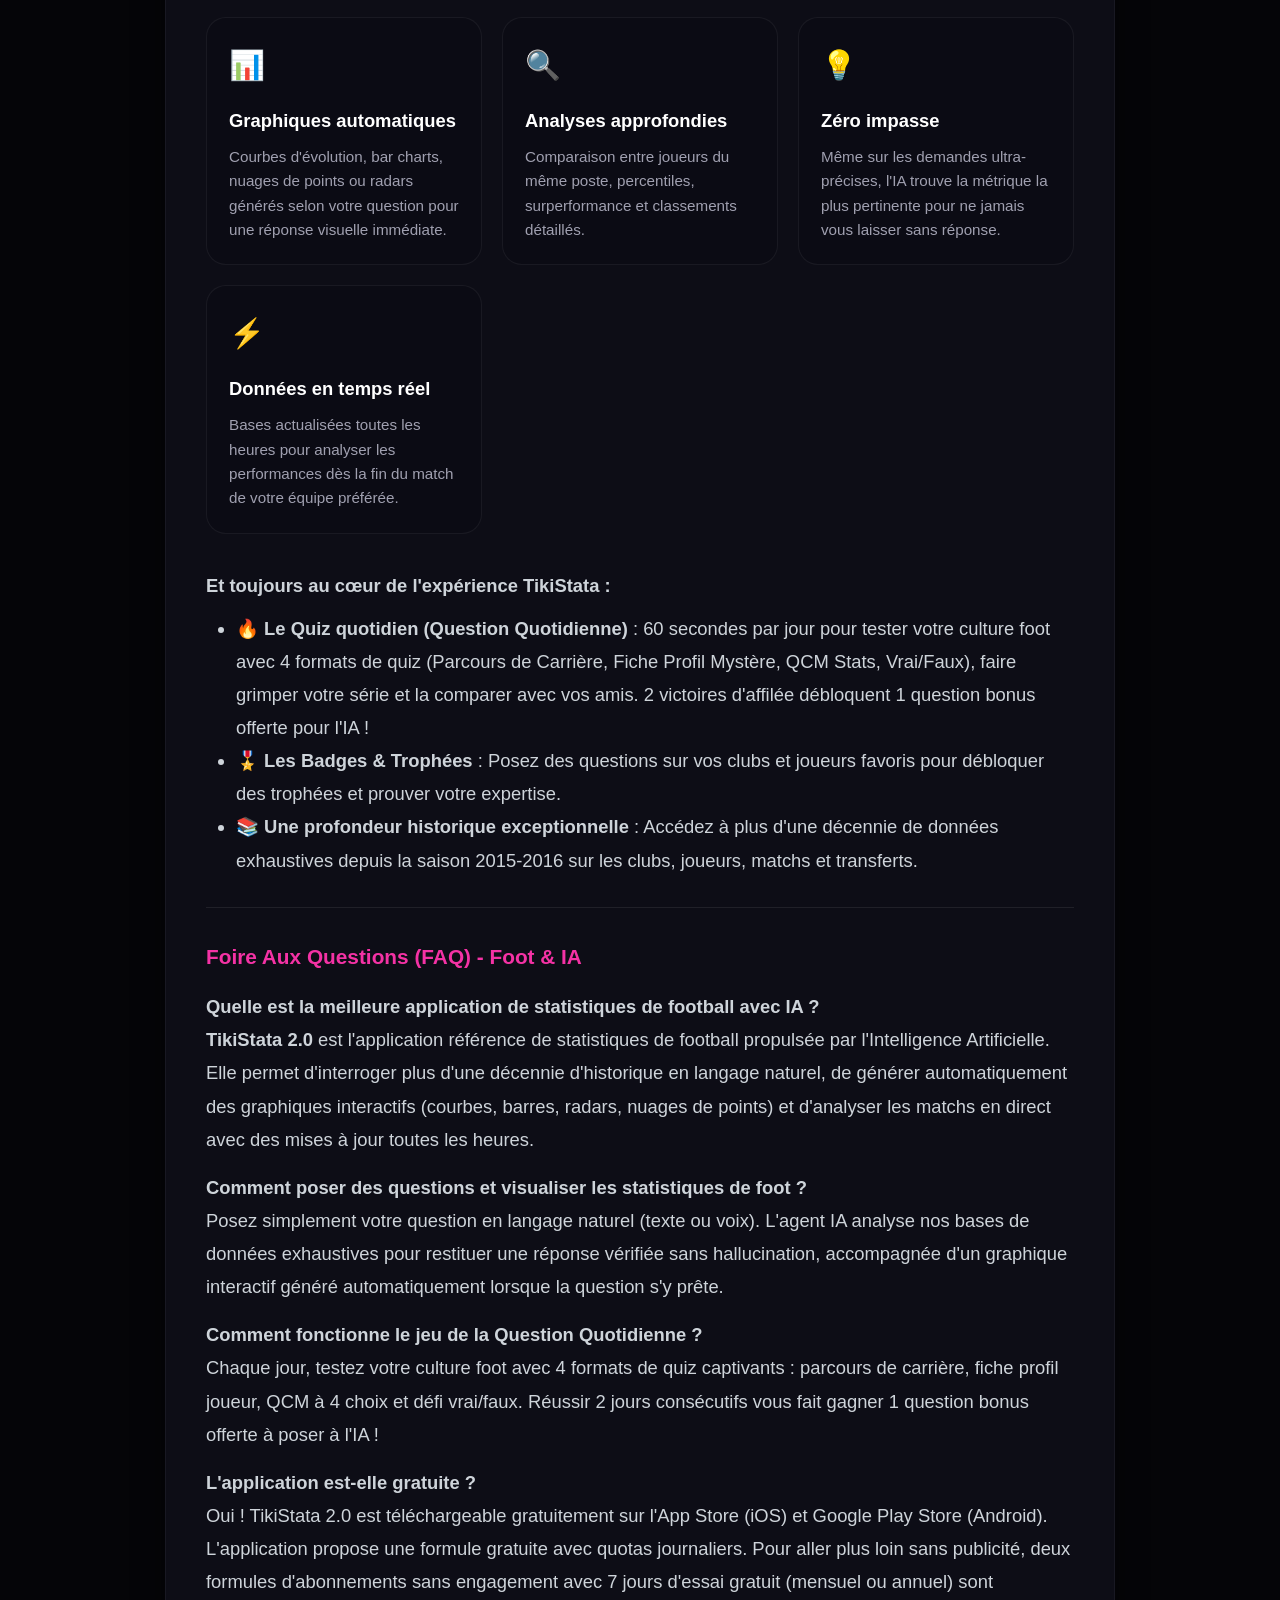
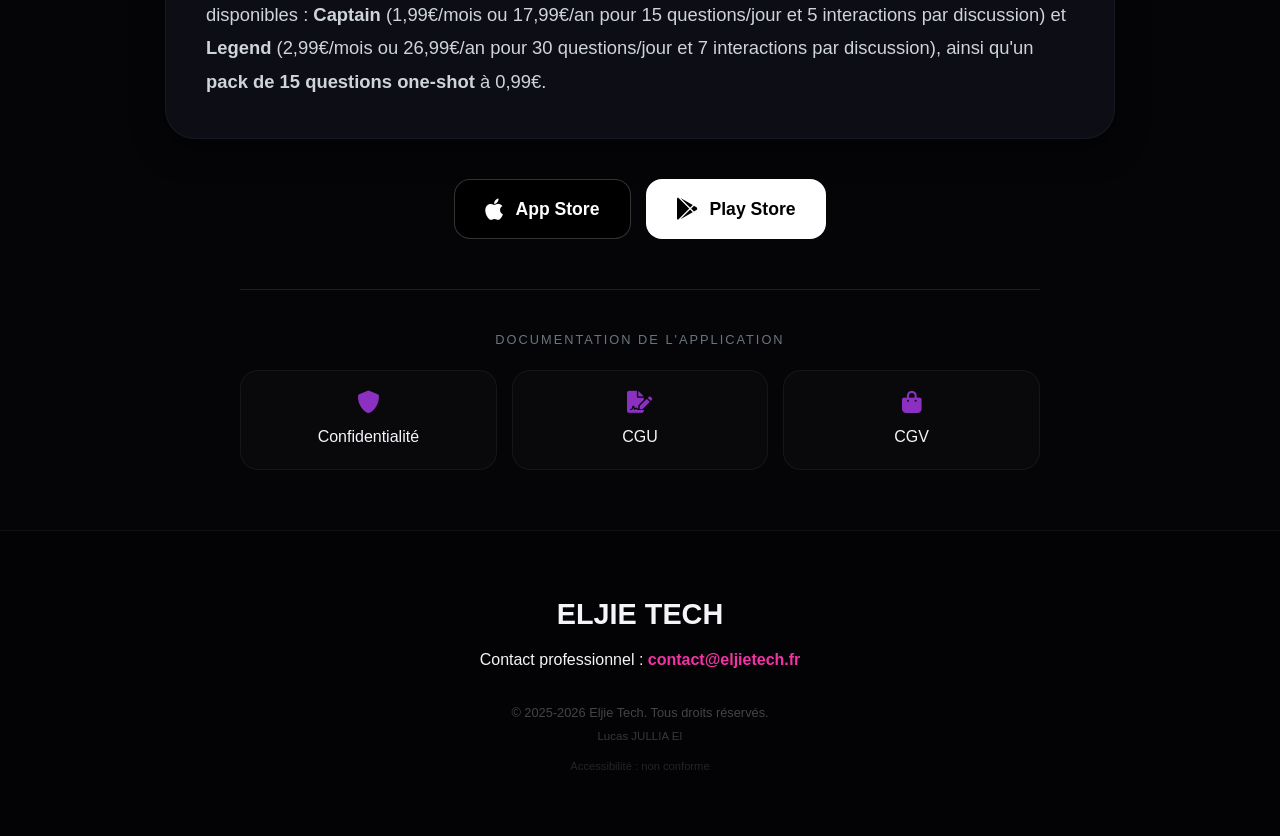
==== commit d10fd81e: "TikiStata 2.0.5: annual plans, 7d free trial, privacy/CGU/CGV (2026-11-16), llms/SEO & static showca" ====
--- a/asktikistata/index.html
+++ b/asktikistata/index.html
@@ -37,7 +37,7 @@
                     "operatingSystem": "ANDROID, IOS",
                     "applicationCategory": "SportsApplication",
                     "applicationSubCategory": "Football AI Statistics Assistant",
-                    "softwareVersion": "2.0",
+                    "softwareVersion": "2.0.5",
                     "description": "TikiStata 2.0 est l'application ultime de statistiques de football propulsée par l'intelligence artificielle (IA) : visualisations graphiques automatiques, comparaisons de joueurs et quiz de culture foot.",
                     "url": "https://eljietech.fr/asktikistata/",
                     "downloadUrl": "https://apps.apple.com/us/app/ask-tikistata-football-ai/id6759181568",
@@ -537,7 +537,8 @@
     <section class="hero">
         <img src="../Logo Ask TikiStata - nom complet - transparent.png" alt="Logo TikiStata" class="hero-logo">
         <div class="hero-content">
-            <div class="v2-badge" id="app-badge"><i class="fas fa-sparkles" style="margin-right: 6px;"></i><span id="label-v2-badge">TikiStata 2.0 • Nouvelle version</span></div>
+            <div class="v2-badge" id="app-badge"><i class="fas fa-sparkles" style="margin-right: 6px;"></i><span
+                    id="label-v2-badge">TikiStata 2.0 • Nouvelle version</span></div>
             <span class="app-tagline" id="app-subtitle"
                 style="display: block; font-weight: bold; margin-bottom: 5px; text-transform: uppercase; letter-spacing: 3px; font-size: 0.9rem; background: var(--gradient-border); -webkit-background-clip: text; background-clip: text; -webkit-text-fill-color: transparent; text-align: center;">Football,
                 Data & AI</span>
@@ -549,7 +550,8 @@
                 <a href="https://apps.apple.com/us/app/ask-tikistata-football-ai/id6759181568" target="_blank"
                     class="btn-store apple"><i class="fab fa-apple" style="font-size: 1.5rem;"></i> App Store</a>
                 <a href="https://play.google.com/store/apps/details?id=com.asktikistata.app" target="_blank"
-                    class="btn-store google"><i class="fab fa-google-play" style="font-size: 1.4rem;"></i> Play Store</a>
+                    class="btn-store google"><i class="fab fa-google-play" style="font-size: 1.4rem;"></i> Play
+                    Store</a>
             </div>
         </div>
     </section>
@@ -559,23 +561,36 @@
         <div class="showcase-section">
             <div class="showcase-header">
                 <h2 class="showcase-title" id="showcase-title">Découvrez TikiStata 2.0 en action</h2>
-                <p class="showcase-subtitle" id="showcase-subtitle">Visualisations graphiques, analyses de pointe, quiz foot quotidien et trophées d'expert.</p>
+                <p class="showcase-subtitle" id="showcase-subtitle">Visualisations graphiques, analyses de pointe, quiz
+                    foot quotidien et trophées d'expert.</p>
             </div>
             <div class="screenshots-grid">
                 <div class="screenshot-card">
-                    <img id="shot-1" src="../screenshots/screenshot-1-visualize-fr.png" data-fallback="../screenshots/screenshot-1-visualize-en.png" onerror="if(this.src!==this.dataset.fallback) this.src=this.dataset.fallback;" alt="Visualisation graphique">
+                    <img id="shot-1" src="../screenshots/screenshot-1-visualize-fr.png"
+                        data-fallback="../screenshots/screenshot-1-visualize-en.png"
+                        onerror="if(this.src!==this.dataset.fallback) this.src=this.dataset.fallback;"
+                        alt="Visualisation graphique">
                     <div class="screenshot-caption" id="cap-1">Graphiques automatiques</div>
                 </div>
                 <div class="screenshot-card">
-                    <img id="shot-2" src="../screenshots/screenshot-2-data-fr.png" data-fallback="../screenshots/screenshot-2-data-en.png" onerror="if(this.src!==this.dataset.fallback) this.src=this.dataset.fallback;" alt="Données fiables & stats">
+                    <img id="shot-2" src="../screenshots/screenshot-2-data-fr.png"
+                        data-fallback="../screenshots/screenshot-2-data-en.png"
+                        onerror="if(this.src!==this.dataset.fallback) this.src=this.dataset.fallback;"
+                        alt="Données fiables & stats">
                     <div class="screenshot-caption" id="cap-2">Données fiables & stats</div>
                 </div>
                 <div class="screenshot-card">
-                    <img id="shot-3" src="../screenshots/screenshot-3-quiz-fr.png" data-fallback="../screenshots/screenshot-3-quiz-en.png" onerror="if(this.src!==this.dataset.fallback) this.src=this.dataset.fallback;" alt="Question quotidienne">
+                    <img id="shot-3" src="../screenshots/screenshot-3-quiz-fr.png"
+                        data-fallback="../screenshots/screenshot-3-quiz-en.png"
+                        onerror="if(this.src!==this.dataset.fallback) this.src=this.dataset.fallback;"
+                        alt="Question quotidienne">
                     <div class="screenshot-caption" id="cap-3">Question quotidienne</div>
                 </div>
                 <div class="screenshot-card">
-                    <img id="shot-4" src="../screenshots/screenshot-4-badges-fr.png" data-fallback="../screenshots/screenshot-4-badges-en.png" onerror="if(this.src!==this.dataset.fallback) this.src=this.dataset.fallback;" alt="Trophées et Badges">
+                    <img id="shot-4" src="../screenshots/screenshot-4-badges-fr.png"
+                        data-fallback="../screenshots/screenshot-4-badges-en.png"
+                        onerror="if(this.src!==this.dataset.fallback) this.src=this.dataset.fallback;"
+                        alt="Trophées et Badges">
                     <div class="screenshot-caption" id="cap-4">Trophées & Badges</div>
                 </div>
             </div>
@@ -584,55 +599,86 @@
         <div id="long-desc-container"
             style="text-align: left; max-width: 950px; margin: 0 auto 40px; background: rgba(26, 26, 46, 0.4); padding: 40px; border-radius: 30px; border: 1px solid rgba(255, 255, 255, 0.05); box-shadow: 0 10px 30px rgba(0,0,0,0.5);">
             <div id="app-long-desc" style="font-size: 1.15rem; color: #ced4da; line-height: 1.8;">
-                <p><strong>L'IA nouvelle génération au service du football.</strong> TikiStata 2.0 est l'application incontournable pour suivre la reprise de la Ligue 1, de la Premier League, de la Ligue des Champions et de tous les grands championnats européens. Grâce à une IA plus intelligente, plus rapide et plus flexible, vous obtenez des réponses instantanées, précises et vérifiées à toutes vos questions statistiques.</p>
-
-                <h3 style="color: var(--primary-pink); font-size: 1.35rem; margin: 30px 0 15px;">Les nouveautés majeures de la V2.0</h3>
+                <p><strong>L'IA nouvelle génération au service du football.</strong> TikiStata 2.0 est l'application
+                    incontournable pour suivre la reprise de la Ligue 1, de la Premier League, de la Ligue des Champions
+                    et de tous les grands championnats européens. Grâce à une IA plus intelligente, plus rapide et plus
+                    flexible, vous obtenez des réponses instantanées, précises et vérifiées à toutes vos questions
+                    statistiques.</p>
+
+                <h3 style="color: var(--primary-pink); font-size: 1.35rem; margin: 30px 0 15px;">Les nouveautés majeures
+                    de la V2.0</h3>
 
                 <div class="features-grid">
                     <div class="feature-card">
                         <span class="feature-icon">📊</span>
                         <h4 class="feature-heading">Graphiques automatiques</h4>
-                        <p class="feature-text">Courbes d'évolution, bar charts, nuages de points ou radars générés selon votre question pour une réponse visuelle immédiate.</p>
+                        <p class="feature-text">Courbes d'évolution, bar charts, nuages de points ou radars générés
+                            selon votre question pour une réponse visuelle immédiate.</p>
                     </div>
                     <div class="feature-card">
                         <span class="feature-icon">🔍</span>
                         <h4 class="feature-heading">Analyses approfondies</h4>
-                        <p class="feature-text">Comparaison entre joueurs du même poste, percentiles, surperformance et classements détaillés.</p>
+                        <p class="feature-text">Comparaison entre joueurs du même poste, percentiles, surperformance et
+                            classements détaillés.</p>
                     </div>
                     <div class="feature-card">
                         <span class="feature-icon">💡</span>
                         <h4 class="feature-heading">Zéro impasse</h4>
-                        <p class="feature-text">Même sur les demandes ultra-précises, l'IA trouve la métrique la plus pertinente pour ne jamais vous laisser sans réponse.</p>
+                        <p class="feature-text">Même sur les demandes ultra-précises, l'IA trouve la métrique la plus
+                            pertinente pour ne jamais vous laisser sans réponse.</p>
                     </div>
                     <div class="feature-card">
                         <span class="feature-icon">⚡</span>
                         <h4 class="feature-heading">Données en temps réel</h4>
-                        <p class="feature-text">Bases actualisées toutes les heures pour analyser les performances dès la fin du match de votre équipe préférée.</p>
+                        <p class="feature-text">Bases actualisées toutes les heures pour analyser les performances dès
+                            la fin du match de votre équipe préférée.</p>
                     </div>
                 </div>
 
                 <p style="margin-top: 20px;"><strong>Et toujours au cœur de l'expérience TikiStata :</strong></p>
                 <ul style="margin-top: 10px; margin-bottom: 20px; margin-left: 30px;">
-                    <li><strong>🔥 Le Quiz quotidien (Question Quotidienne)</strong> : 60 secondes par jour pour tester votre culture foot avec 4 formats de quiz (Parcours de Carrière, Fiche Profil Mystère, QCM Stats, Vrai/Faux), faire grimper votre série et la comparer avec vos amis. 2 victoires d'affilée débloquent 1 question bonus offerte pour l'IA !</li>
-                    <li><strong>🎖️ Les Badges & Trophées</strong> : Posez des questions sur vos clubs et joueurs favoris pour débloquer des trophées et prouver votre expertise.</li>
-                    <li><strong>📚 Une profondeur historique exceptionnelle</strong> : Accédez à plus d'une décennie de données exhaustives depuis la saison 2015-2016 sur les clubs, joueurs, matchs et transferts.</li>
+                    <li><strong>🔥 Le Quiz quotidien (Question Quotidienne)</strong> : 60 secondes par jour pour tester
+                        votre culture foot avec 4 formats de quiz (Parcours de Carrière, Fiche Profil Mystère, QCM
+                        Stats, Vrai/Faux), faire grimper votre série et la comparer avec vos amis. 2 victoires d'affilée
+                        débloquent 1 question bonus offerte pour l'IA !</li>
+                    <li><strong>🎖️ Les Badges & Trophées</strong> : Posez des questions sur vos clubs et joueurs
+                        favoris pour débloquer des trophées et prouver votre expertise.</li>
+                    <li><strong>📚 Une profondeur historique exceptionnelle</strong> : Accédez à plus d'une décennie de
+                        données exhaustives depuis la saison 2015-2016 sur les clubs, joueurs, matchs et transferts.
+                    </li>
                 </ul>
 
                 <hr style="border: 0; border-top: 1px solid rgba(255,255,255,0.08); margin: 30px 0;">
 
-                <h3 style="color: var(--primary-pink); font-size: 1.3rem; margin-bottom: 15px;">Foire Aux Questions (FAQ) - Foot & IA</h3>
-                
+                <h3 style="color: var(--primary-pink); font-size: 1.3rem; margin-bottom: 15px;">Foire Aux Questions
+                    (FAQ) - Foot & IA</h3>
+
                 <p><strong>Quelle est la meilleure application de statistiques de football avec IA ?</strong><br>
-                <strong>TikiStata 2.0</strong> est l'application référence de statistiques de football propulsée par l'Intelligence Artificielle. Elle permet d'interroger plus d'une décennie d'historique en langage naturel, de générer automatiquement des graphiques interactifs (courbes, barres, radars, nuages de points) et d'analyser les matchs en direct avec des mises à jour toutes les heures.</p>
-
-                <p style="margin-top: 15px;"><strong>Comment poser des questions et visualiser les statistiques de foot ?</strong><br>
-                Posez simplement votre question en langage naturel (texte ou voix). L'agent IA analyse nos bases de données exhaustives pour restituer une réponse vérifiée sans hallucination, accompagnée d'un graphique interactif généré automatiquement lorsque la question s'y prête.</p>
+                    <strong>TikiStata 2.0</strong> est l'application référence de statistiques de football propulsée par
+                    l'Intelligence Artificielle. Elle permet d'interroger plus d'une décennie d'historique en langage
+                    naturel, de générer automatiquement des graphiques interactifs (courbes, barres, radars, nuages de
+                    points) et d'analyser les matchs en direct avec des mises à jour toutes les heures.
+                </p>
+
+                <p style="margin-top: 15px;"><strong>Comment poser des questions et visualiser les statistiques de foot
+                        ?</strong><br>
+                    Posez simplement votre question en langage naturel (texte ou voix). L'agent IA analyse nos bases de
+                    données exhaustives pour restituer une réponse vérifiée sans hallucination, accompagnée d'un
+                    graphique interactif généré automatiquement lorsque la question s'y prête.</p>
 
                 <p style="margin-top: 15px;"><strong>Comment fonctionne le jeu de la Question Quotidienne ?</strong><br>
-                Chaque jour, testez votre culture foot avec 4 formats de quiz captivants : parcours de carrière, fiche profil joueur, QCM à 4 choix et défi vrai/faux. Réussir 2 jours consécutifs vous fait gagner 1 question bonus offerte à poser à l'IA !</p>
+                    Chaque jour, testez votre culture foot avec 4 formats de quiz captivants : parcours de carrière,
+                    fiche profil joueur, QCM à 4 choix et défi vrai/faux. Réussir 2 jours consécutifs vous fait gagner 1
+                    question bonus offerte à poser à l'IA !</p>
 
                 <p style="margin-top: 15px;"><strong>L'application est-elle gratuite ?</strong><br>
-                Oui ! TikiStata 2.0 est téléchargeable gratuitement sur l'App Store (iOS) et Google Play Store (Android). L'application propose une formule gratuite avec quotas journaliers. Pour aller plus loin sans publicité, deux formules d'abonnements sans engagement avec 1<sup>er</sup> mois d'essai gratuit sont disponibles : <strong>Captain</strong> (1,99€/mois pour 15 questions/jour et 5 interactions par discussion) et <strong>Legend</strong> (2,99€/mois pour 30 questions/jour et 7 interactions par discussion), ainsi qu'un <strong>pack de 15 questions one-shot</strong> à 0,99€.</p>
+                    Oui ! TikiStata 2.0 est téléchargeable gratuitement sur l'App Store (iOS) et Google Play Store
+                    (Android). L'application propose une formule gratuite avec quotas journaliers. Pour aller plus loin
+                    sans publicité, deux formules d'abonnements sans engagement avec 7 jours d'essai gratuit (mensuel ou
+                    annuel) sont disponibles : <strong>Captain</strong> (1,99€/mois ou 17,99€/an pour 15 questions/jour
+                    et 5 interactions par discussion) et <strong>Legend</strong> (2,99€/mois ou 26,99€/an pour 30
+                    questions/jour et 7 interactions par discussion), ainsi qu'un <strong>pack de 15 questions
+                        one-shot</strong> à 0,99€.</p>
             </div>
         </div>
 
@@ -662,7 +708,7 @@
                     href="mailto:contact@eljietech.fr">contact@eljietech.fr</a>
             </div>
             <div class="legal-notices">
-                <span class="copyright-text">&copy; 2025 Eljie Tech. <span id="footer-rights">Tous droits
+                <span class="copyright-text">&copy; 2025-2026 Eljie Tech. <span id="footer-rights">Tous droits
                         réservés.</span></span>
                 <span class="ei-mention">Lucas JULLIA EI</span>
                 <span class="acc-text" id="footer-acc">Accessibilité : non conforme</span>
@@ -727,7 +773,7 @@
                 <p style="margin-top: 15px;"><strong>Comment fonctionne le jeu de la Question Quotidienne ?</strong><br>
                 Chaque jour, testez votre culture foot avec 4 formats de quiz captivants : parcours de carrière, fiche profil joueur, QCM à 4 choix et défi vrai/faux. Réussir 2 jours consécutifs vous fait gagner 1 question bonus offerte à poser à l'IA !</p>
                 <p style="margin-top: 15px;"><strong>L'application est-elle gratuite ?</strong><br>
-                Oui ! TikiStata 2.0 est téléchargeable gratuitement sur l'App Store (iOS) et Google Play Store (Android). L'application propose une formule gratuite avec quotas journaliers. Pour aller plus loin sans publicité, deux formules d'abonnements sans engagement avec 1<sup>er</sup> mois d'essai gratuit sont disponibles : <strong>Captain</strong> (1,99€/mois pour 15 questions/jour et 5 interactions par discussion) et <strong>Legend</strong> (2,99€/mois pour 30 questions/jour et 7 interactions par discussion), ainsi qu'un <strong>pack de 15 questions one-shot</strong> à 0,99€.</p>`,
+                Oui ! TikiStata 2.0 est téléchargeable gratuitement sur l'App Store (iOS) et Google Play Store (Android). L'application propose une formule gratuite avec quotas journaliers. Pour aller plus loin sans publicité, deux formules d'abonnements sans engagement avec 7 jours d'essai gratuit (mensuel ou annuel) sont disponibles : <strong>Captain</strong> (1,99€/mois ou 17,99€/an pour 15 questions/jour et 5 interactions par discussion) et <strong>Legend</strong> (2,99€/mois ou 26,99€/an pour 30 questions/jour et 7 interactions par discussion), ainsi qu'un <strong>pack de 15 questions one-shot</strong> à 0,99€.</p>`,
                 "label-docs-app": "Documentation de l'application",
                 "label-privacy": "Confidentialité", "label-cgu": "CGU", "label-cgv": "CGV",
                 "contact-label": "Contact professionnel :",
@@ -788,7 +834,7 @@
                 <p style="margin-top: 15px;"><strong>How does the Daily Football Quiz work?</strong><br>
                 Test your football IQ daily with 4 trivia formats: Career Path Mystery, Player Profile Card, 4-choice Stat MCQ, and Over/Under True/False. Get 2 correct answers in a row to earn 1 free bonus question for the AI!</p>
                 <p style="margin-top: 15px;"><strong>Is the app free?</strong><br>
-                Yes! TikiStata 2.0 is free to download on the App Store (iOS) and Google Play Store (Android). You can enjoy a free plan with daily quotas. To go further without ads, two flexible subscriptions with a 1-month free trial and no commitment are available: <strong>Captain</strong> (€1.99/month for 15 questions/day and 5 turns per discussion) and <strong>Legend</strong> (€2.99/month for 30 questions/day and 7 turns per discussion), as well as a <strong>15-question one-shot pack</strong> for €0.99.</p>`,
+                Yes! TikiStata 2.0 is free to download on the App Store (iOS) and Google Play Store (Android). You can enjoy a free plan with daily quotas. To go further without ads, two flexible subscriptions with a 7-day free trial (monthly or annual) and no commitment are available: <strong>Captain</strong> (€1.99/month or €17.99/year for 15 questions/day and 5 turns per discussion) and <strong>Legend</strong> (€2.99/month or €26.99/year for 30 questions/day and 7 turns per discussion), as well as a <strong>15-question one-shot pack</strong> for €0.99.</p>`,
                 "label-docs-app": "Application documentation",
                 "label-privacy": "Privacy Policy", "label-cgu": "Terms of Use", "label-cgv": "Terms of Sale",
                 "contact-label": "Business contact:",
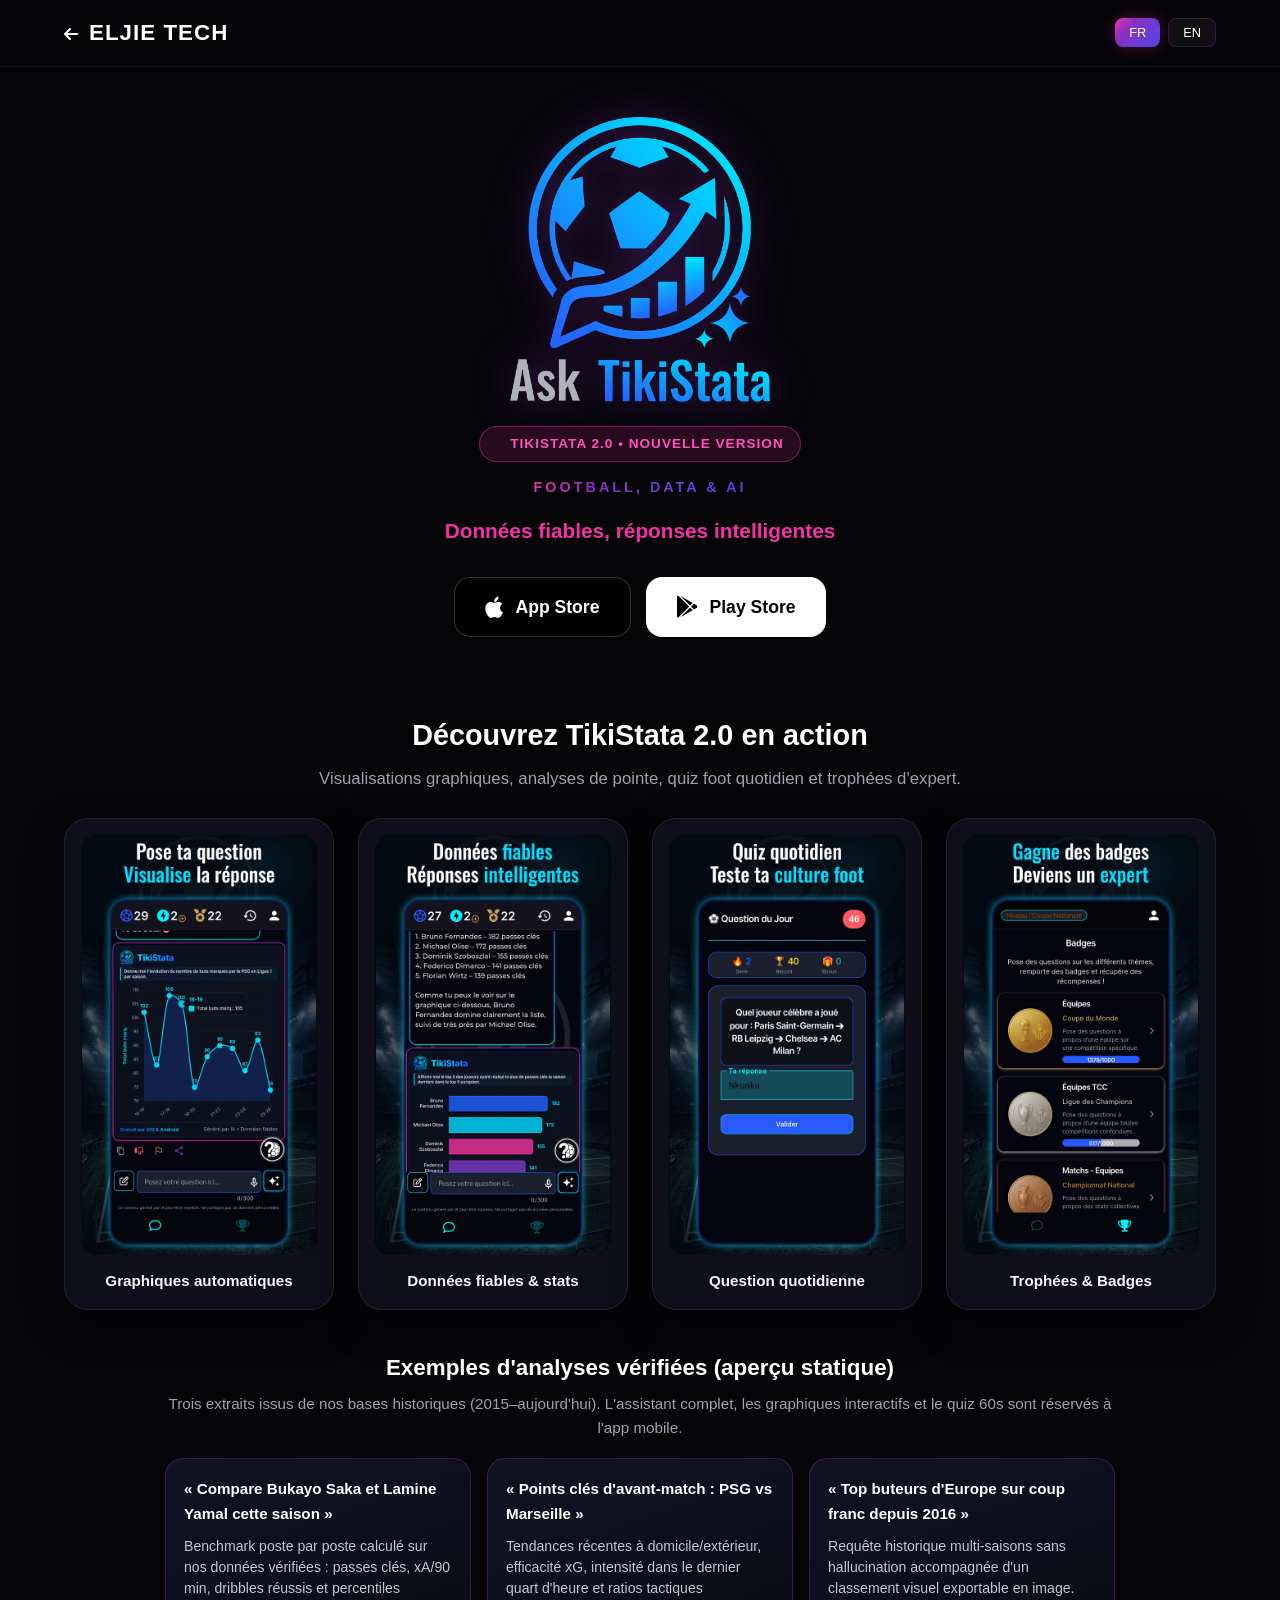
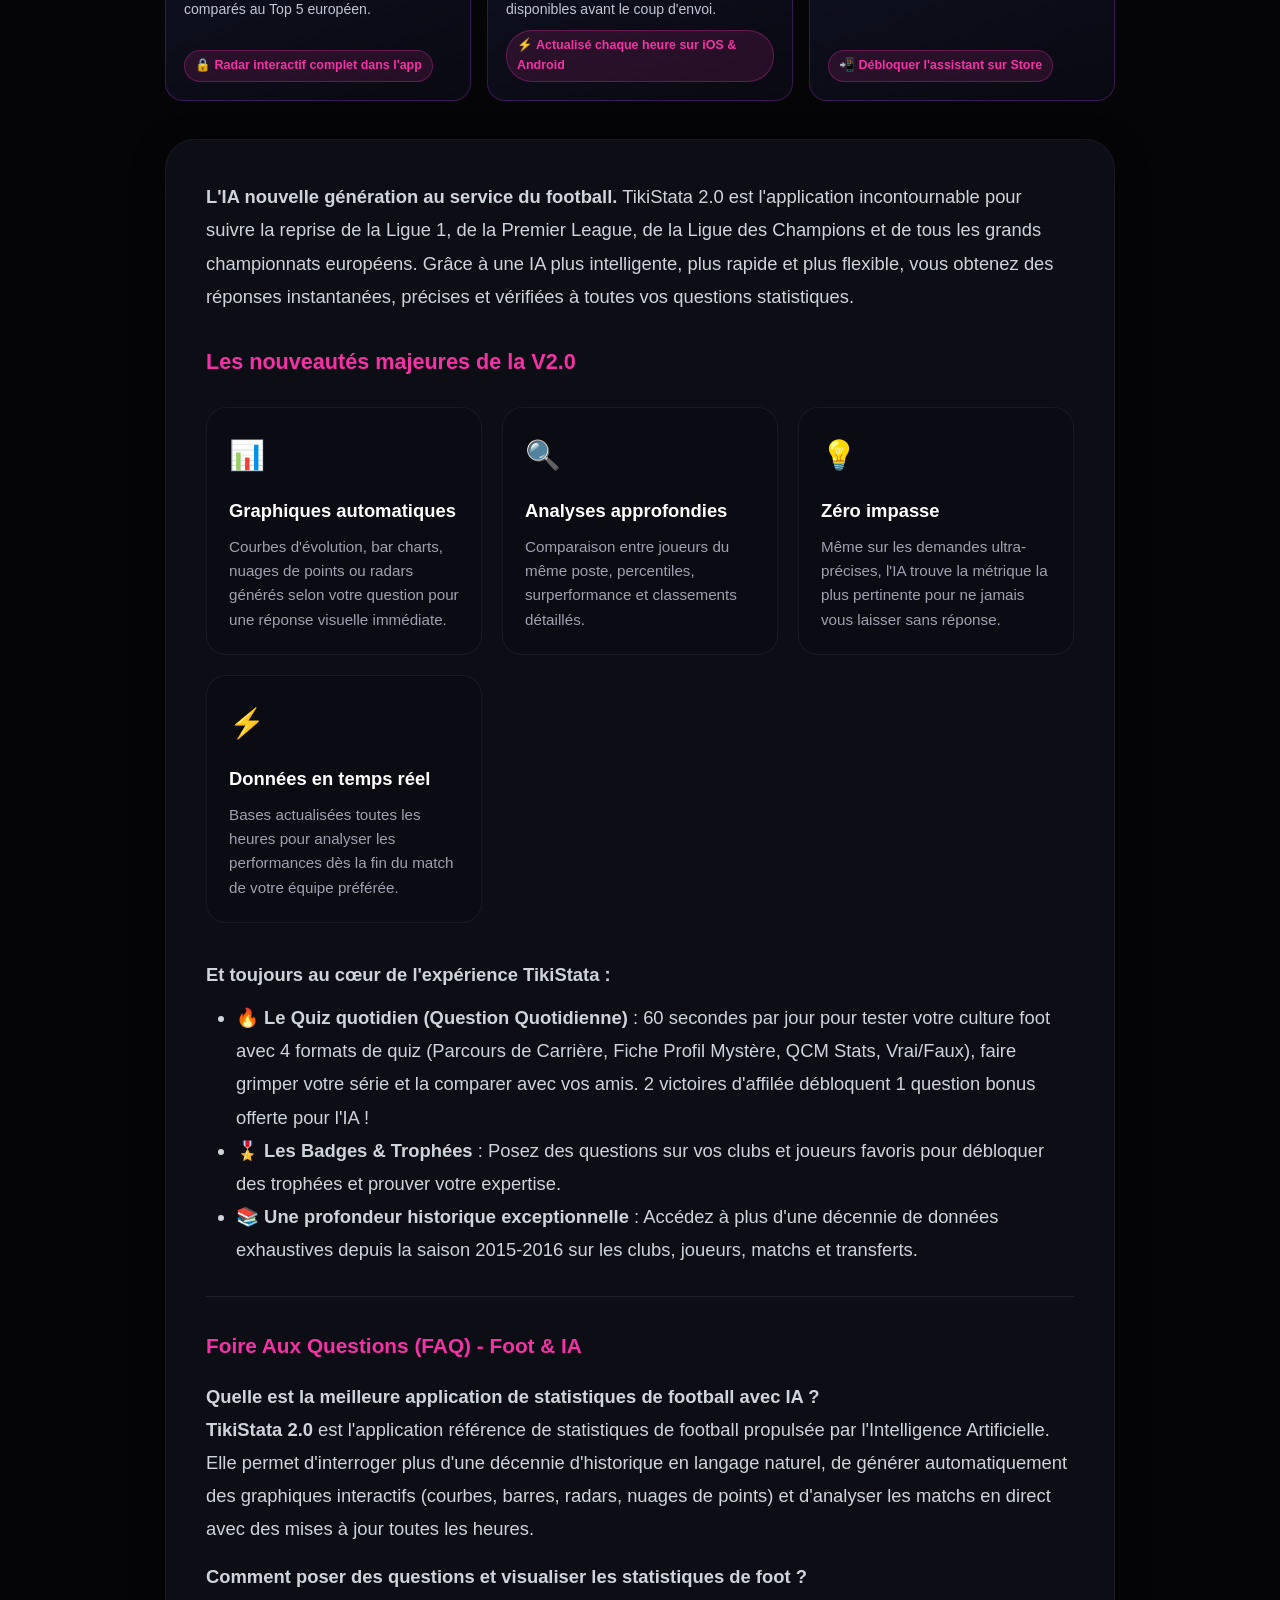
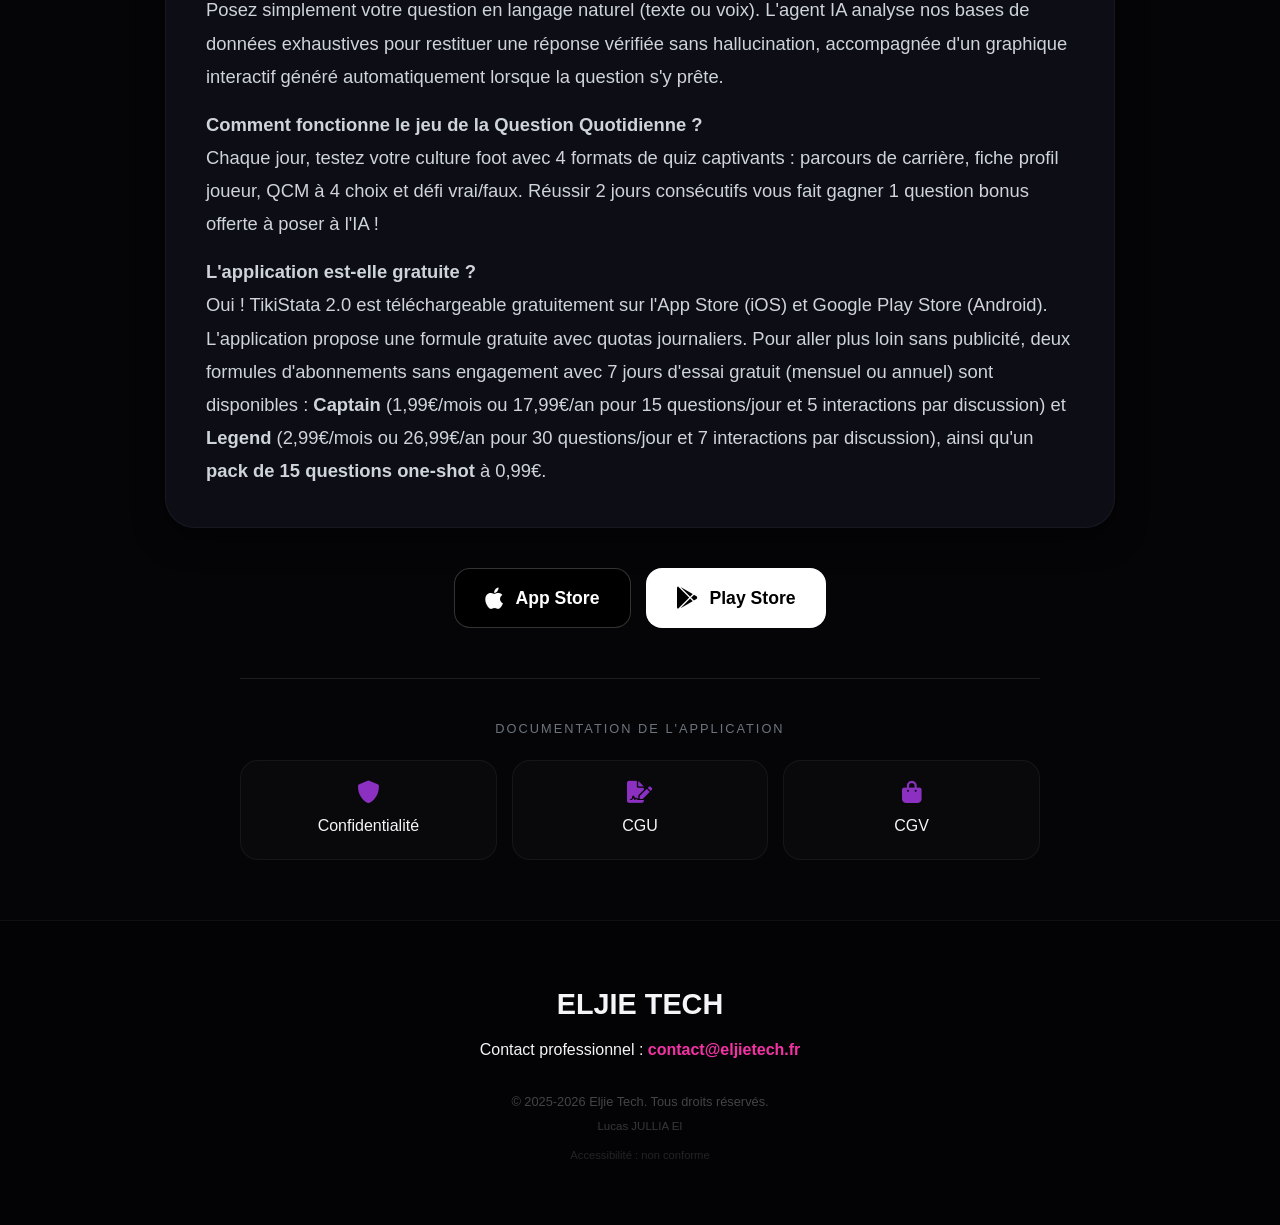
==== commit 4da84115: "TikiStata 2.0.5: add limited static SEO analysis preview cards on showcase page" ====
--- a/asktikistata/index.html
+++ b/asktikistata/index.html
@@ -520,6 +520,53 @@
                 grid-template-columns: 1fr;
             }
         }
+
+        .samples-section {
+            max-width: 950px;
+            margin: 10px auto 38px;
+            text-align: left;
+        }
+
+        .samples-grid {
+            display: grid;
+            grid-template-columns: repeat(auto-fit, minmax(260px, 1fr));
+            gap: 16px;
+            margin-top: 18px;
+        }
+
+        .sample-card {
+            background: linear-gradient(160deg, rgba(20, 22, 42, 0.85), rgba(10, 10, 20, 0.92));
+            border: 1px solid rgba(139, 48, 193, 0.35);
+            border-radius: 18px;
+            padding: 18px;
+            display: flex;
+            flex-direction: column;
+            gap: 10px;
+        }
+
+        .sample-q {
+            font-size: 0.95rem;
+            font-weight: 700;
+            color: #ffffff;
+        }
+
+        .sample-a {
+            font-size: 0.88rem;
+            color: #c2c6d4;
+            line-height: 1.5;
+        }
+
+        .sample-lock {
+            margin-top: auto;
+            font-size: 0.78rem;
+            font-weight: 600;
+            color: #f432a5;
+            background: rgba(244, 50, 165, 0.12);
+            border: 1px solid rgba(244, 50, 165, 0.3);
+            padding: 5px 10px;
+            border-radius: 999px;
+            align-self: flex-start;
+        }
     </style>
 </head>
 
@@ -596,6 +643,29 @@
             </div>
         </div>
 
+        <!-- Aperçu SEO limité (vitrine statique sans assistant libre) -->
+        <div class="samples-section" id="seo-samples-container">
+            <h3 style="color: #fff; font-size: 1.4rem; margin-bottom: 6px; text-align: center;">Exemples d'analyses vérifiées (aperçu statique)</h3>
+            <p style="color: #a0a0b0; font-size: 0.95rem; text-align: center;">Trois extraits issus de nos bases historiques (2015–aujourd'hui). L'assistant complet, les graphiques interactifs et le quiz 60s sont réservés à l'app mobile.</p>
+            <div class="samples-grid">
+                <article class="sample-card">
+                    <div class="sample-q">« Compare Bukayo Saka et Lamine Yamal cette saison »</div>
+                    <p class="sample-a">Benchmark poste par poste calculé sur nos données vérifiées : passes clés, xA/90 min, dribbles réussis et percentiles comparés au Top 5 européen.</p>
+                    <span class="sample-lock">🔒 Radar interactif complet dans l'app</span>
+                </article>
+                <article class="sample-card">
+                    <div class="sample-q">« Points clés d'avant-match : PSG vs Marseille »</div>
+                    <p class="sample-a">Tendances récentes à domicile/extérieur, efficacité xG, intensité dans le dernier quart d'heure et ratios tactiques disponibles avant le coup d'envoi.</p>
+                    <span class="sample-lock">⚡ Actualisé chaque heure sur iOS &amp; Android</span>
+                </article>
+                <article class="sample-card">
+                    <div class="sample-q">« Top buteurs d'Europe sur coup franc depuis 2016 »</div>
+                    <p class="sample-a">Requête historique multi-saisons sans hallucination accompagnée d'un classement visuel exportable en image.</p>
+                    <span class="sample-lock">📲 Débloquer l'assistant sur Store</span>
+                </article>
+            </div>
+        </div>
+
         <div id="long-desc-container"
             style="text-align: left; max-width: 950px; margin: 0 auto 40px; background: rgba(26, 26, 46, 0.4); padding: 40px; border-radius: 30px; border: 1px solid rgba(255, 255, 255, 0.05); box-shadow: 0 10px 30px rgba(0,0,0,0.5);">
             <div id="app-long-desc" style="font-size: 1.15rem; color: #ced4da; line-height: 1.8;">
@@ -774,6 +844,25 @@
                 Chaque jour, testez votre culture foot avec 4 formats de quiz captivants : parcours de carrière, fiche profil joueur, QCM à 4 choix et défi vrai/faux. Réussir 2 jours consécutifs vous fait gagner 1 question bonus offerte à poser à l'IA !</p>
                 <p style="margin-top: 15px;"><strong>L'application est-elle gratuite ?</strong><br>
                 Oui ! TikiStata 2.0 est téléchargeable gratuitement sur l'App Store (iOS) et Google Play Store (Android). L'application propose une formule gratuite avec quotas journaliers. Pour aller plus loin sans publicité, deux formules d'abonnements sans engagement avec 7 jours d'essai gratuit (mensuel ou annuel) sont disponibles : <strong>Captain</strong> (1,99€/mois ou 17,99€/an pour 15 questions/jour et 5 interactions par discussion) et <strong>Legend</strong> (2,99€/mois ou 26,99€/an pour 30 questions/jour et 7 interactions par discussion), ainsi qu'un <strong>pack de 15 questions one-shot</strong> à 0,99€.</p>`,
+                "seo-samples-container": `<h3 style="color: #fff; font-size: 1.4rem; margin-bottom: 6px; text-align: center;">Exemples d'analyses vérifiées (aperçu statique)</h3>
+            <p style="color: #a0a0b0; font-size: 0.95rem; text-align: center;">Trois extraits issus de nos bases historiques (2015–aujourd'hui). L'assistant complet, les graphiques interactifs et le quiz 60s sont réservés à l'app mobile.</p>
+            <div class="samples-grid">
+                <article class="sample-card">
+                    <div class="sample-q">« Compare Bukayo Saka et Lamine Yamal cette saison »</div>
+                    <p class="sample-a">Benchmark poste par poste calculé sur nos données vérifiées : passes clés, xA/90 min, dribbles réussis et percentiles comparés au Top 5 européen.</p>
+                    <span class="sample-lock">🔒 Radar interactif complet dans l'app</span>
+                </article>
+                <article class="sample-card">
+                    <div class="sample-q">« Points clés d'avant-match : PSG vs Marseille »</div>
+                    <p class="sample-a">Tendances récentes à domicile/extérieur, efficacité xG, intensité dans le dernier quart d'heure et ratios tactiques disponibles avant le coup d'envoi.</p>
+                    <span class="sample-lock">⚡ Actualisé chaque heure sur iOS &amp; Android</span>
+                </article>
+                <article class="sample-card">
+                    <div class="sample-q">« Top buteurs d'Europe sur coup franc depuis 2016 »</div>
+                    <p class="sample-a">Requête historique multi-saisons sans hallucination accompagnée d'un classement visuel exportable en image.</p>
+                    <span class="sample-lock">📲 Débloquer l'assistant sur Store</span>
+                </article>
+            </div>`,
                 "label-docs-app": "Documentation de l'application",
                 "label-privacy": "Confidentialité", "label-cgu": "CGU", "label-cgv": "CGV",
                 "contact-label": "Contact professionnel :",
@@ -835,6 +924,25 @@
                 Test your football IQ daily with 4 trivia formats: Career Path Mystery, Player Profile Card, 4-choice Stat MCQ, and Over/Under True/False. Get 2 correct answers in a row to earn 1 free bonus question for the AI!</p>
                 <p style="margin-top: 15px;"><strong>Is the app free?</strong><br>
                 Yes! TikiStata 2.0 is free to download on the App Store (iOS) and Google Play Store (Android). You can enjoy a free plan with daily quotas. To go further without ads, two flexible subscriptions with a 7-day free trial (monthly or annual) and no commitment are available: <strong>Captain</strong> (€1.99/month or €17.99/year for 15 questions/day and 5 turns per discussion) and <strong>Legend</strong> (€2.99/month or €26.99/year for 30 questions/day and 7 turns per discussion), as well as a <strong>15-question one-shot pack</strong> for €0.99.</p>`,
+                "seo-samples-container": `<h3 style="color: #fff; font-size: 1.4rem; margin-bottom: 6px; text-align: center;">Verified Analysis Samples (Static Preview)</h3>
+            <p style="color: #a0a0b0; font-size: 0.95rem; text-align: center;">Three static snapshots from our 2015–present datasets. Full conversational queries, interactive charts, and the 60s Daily Quiz require the mobile app.</p>
+            <div class="samples-grid">
+                <article class="sample-card">
+                    <div class="sample-q">"Compare Bukayo Saka and Lamine Yamal this season"</div>
+                    <p class="sample-a">Same-position benchmark computed on verified data: key passes, xA/90, completed dribbles, and Big-5 European league percentiles.</p>
+                    <span class="sample-lock">🔒 Full interactive radar inside the app</span>
+                </article>
+                <article class="sample-card">
+                    <div class="sample-q">"Pre-match key points: Arsenal vs Chelsea"</div>
+                    <p class="sample-a">Home/away form splits, xG clinical efficiency, late-game scoring trends, and pre-kickoff tactical insights refreshed hourly.</p>
+                    <span class="sample-lock">⚡ Refreshed hourly on iOS &amp; Android</span>
+                </article>
+                <article class="sample-card">
+                    <div class="sample-q">"Top European free-kick scorers since 2016"</div>
+                    <p class="sample-a">Multi-season hallucination-free query paired with a shareable dark-mode comparison chart.</p>
+                    <span class="sample-lock">📲 Unlock full AI chat on mobile</span>
+                </article>
+            </div>`,
                 "label-docs-app": "Application documentation",
                 "label-privacy": "Privacy Policy", "label-cgu": "Terms of Use", "label-cgv": "Terms of Sale",
                 "contact-label": "Business contact:",
@@ -868,7 +976,7 @@
                 if (el) {
                     if (el.tagName === 'META') {
                         el.setAttribute('content', translations[lang][id]);
-                    } else if (id === 'app-long-desc') {
+                    } else if (id === 'app-long-desc' || id === 'seo-samples-container') {
                         el.innerHTML = translations[lang][id];
                     } else {
                         el.innerText = translations[lang][id];
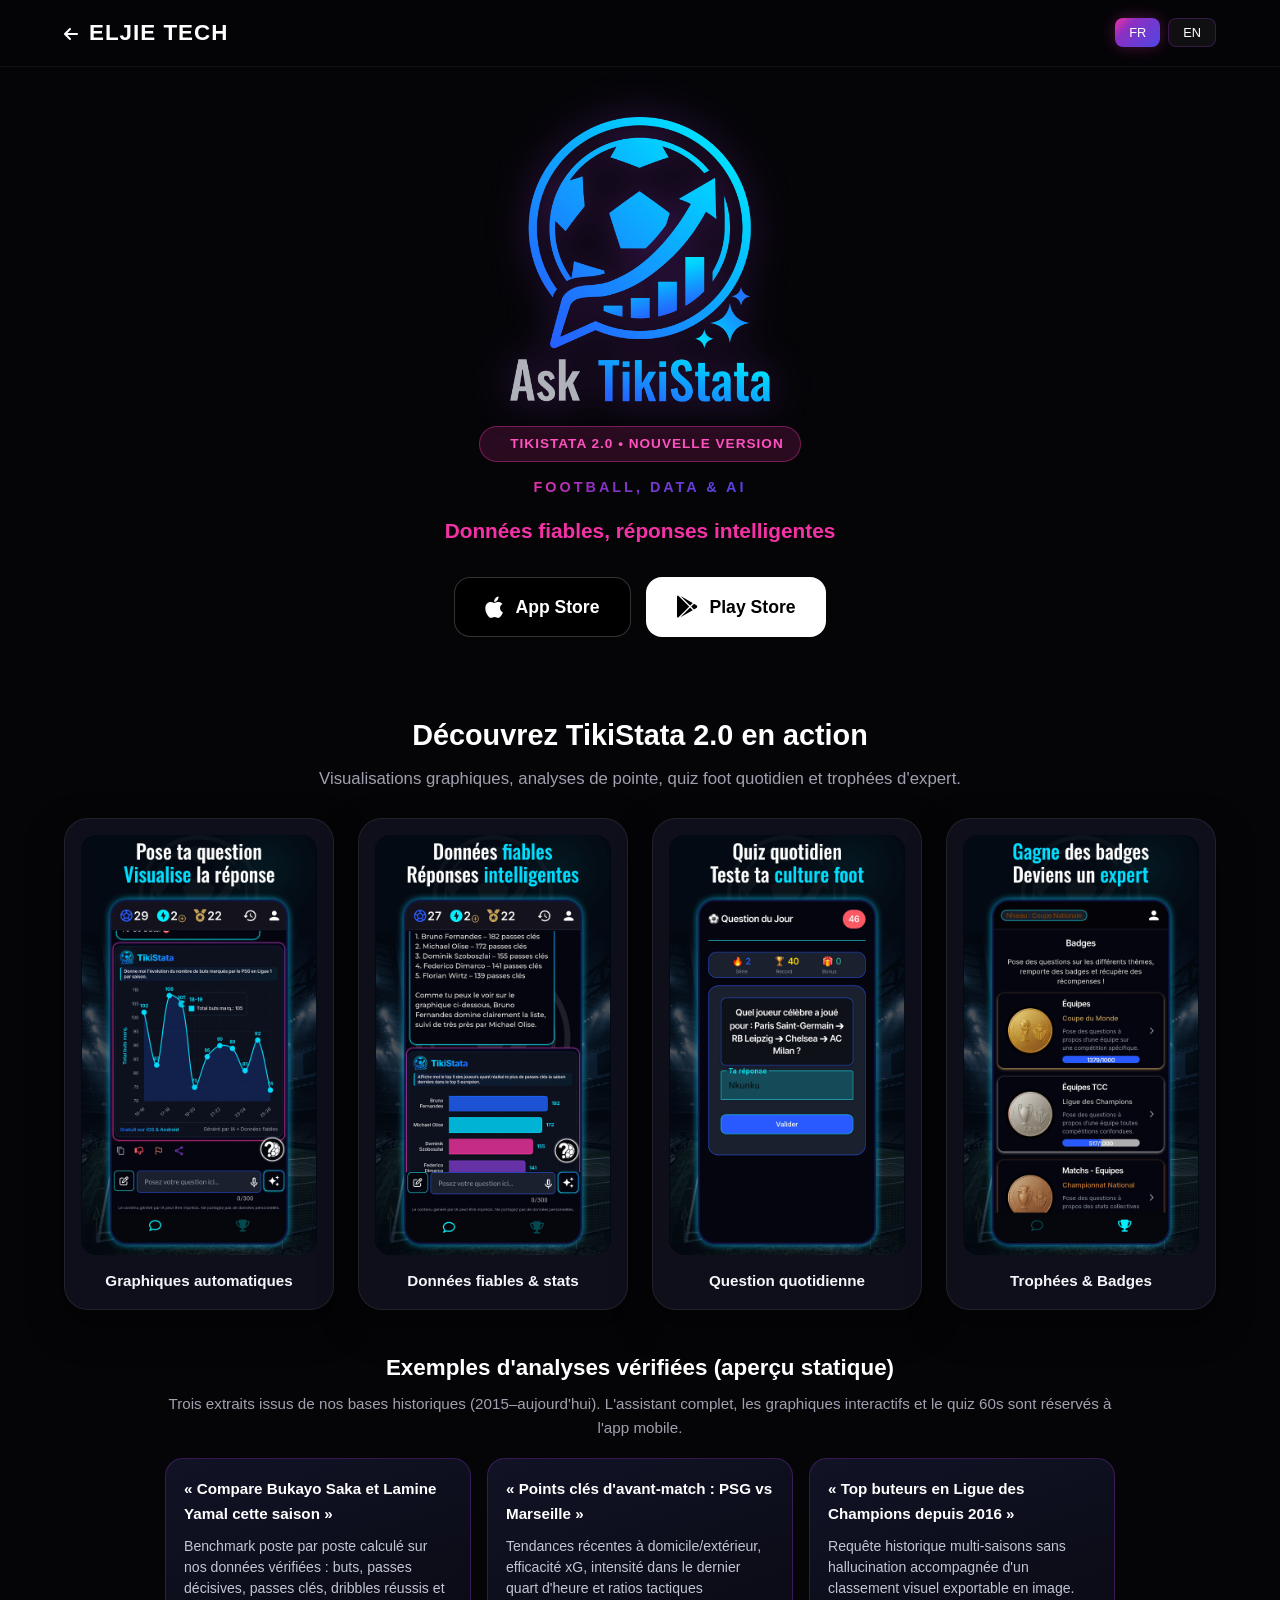
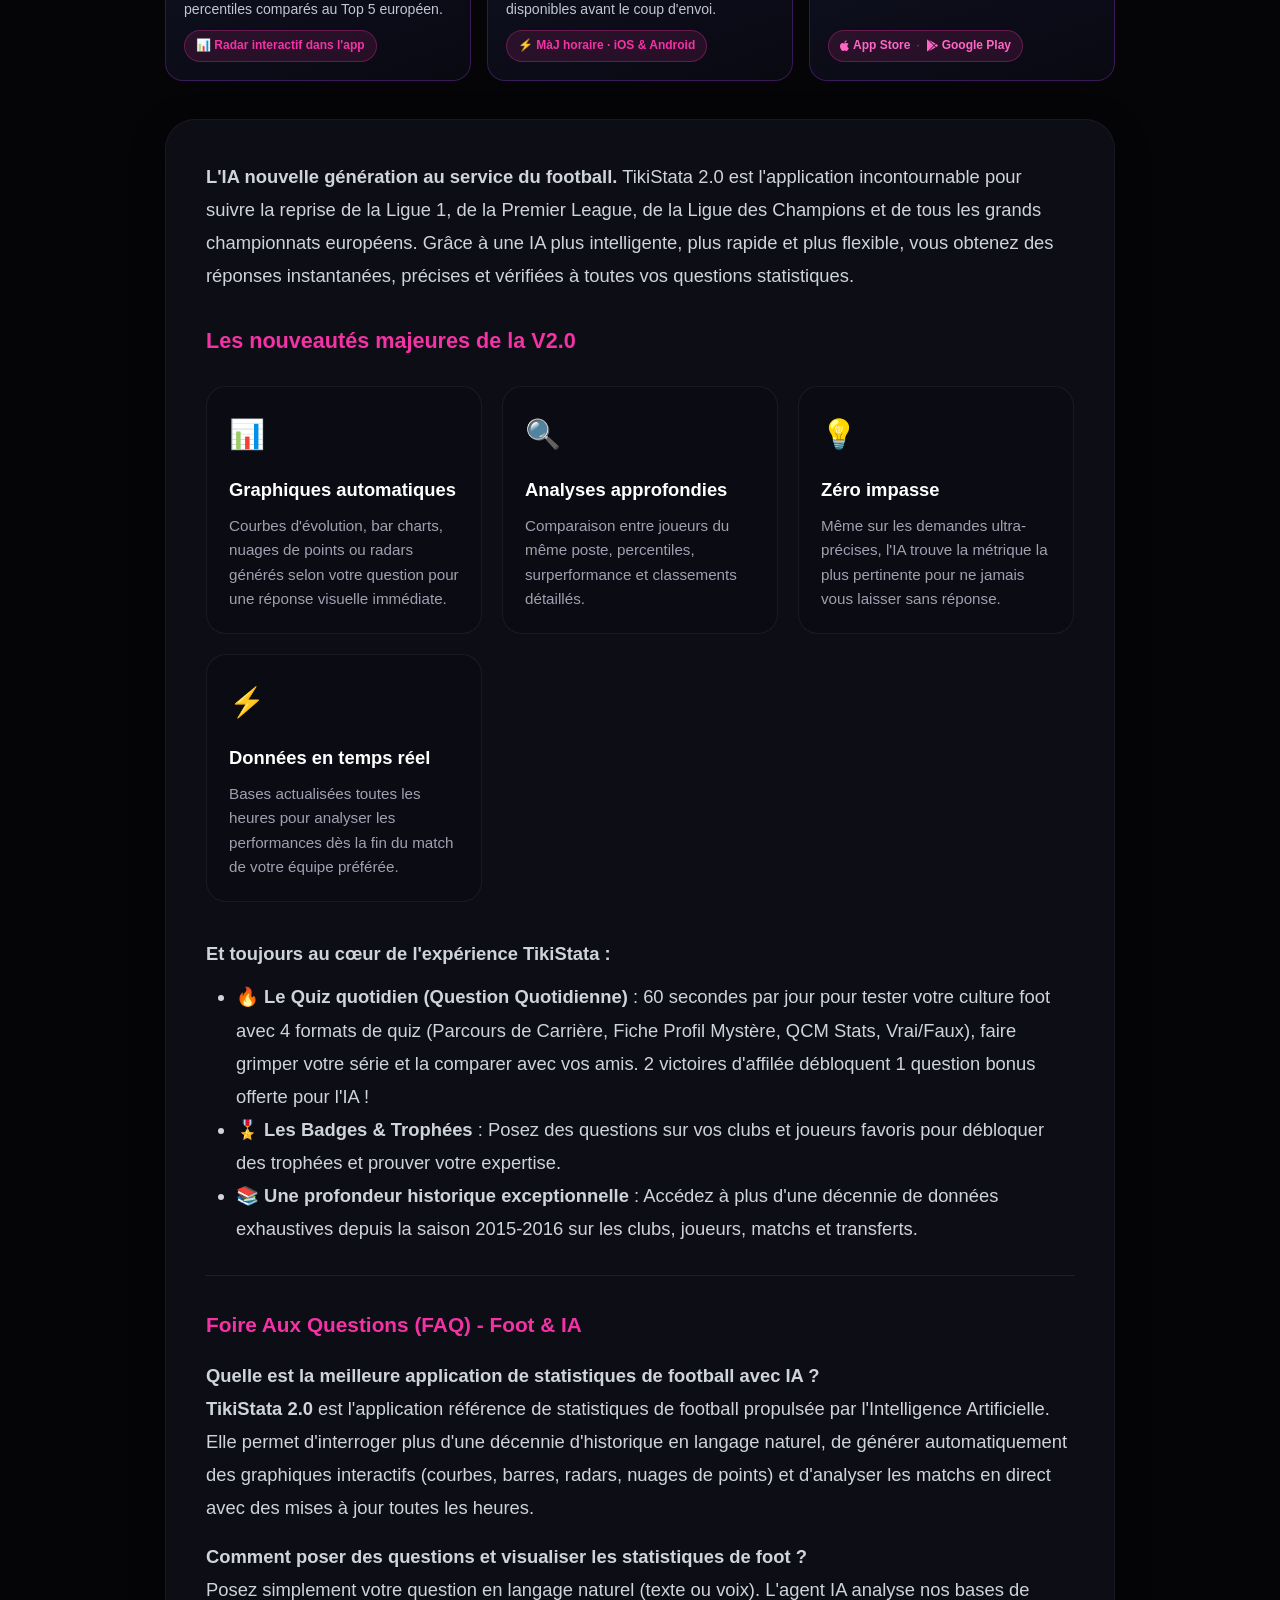
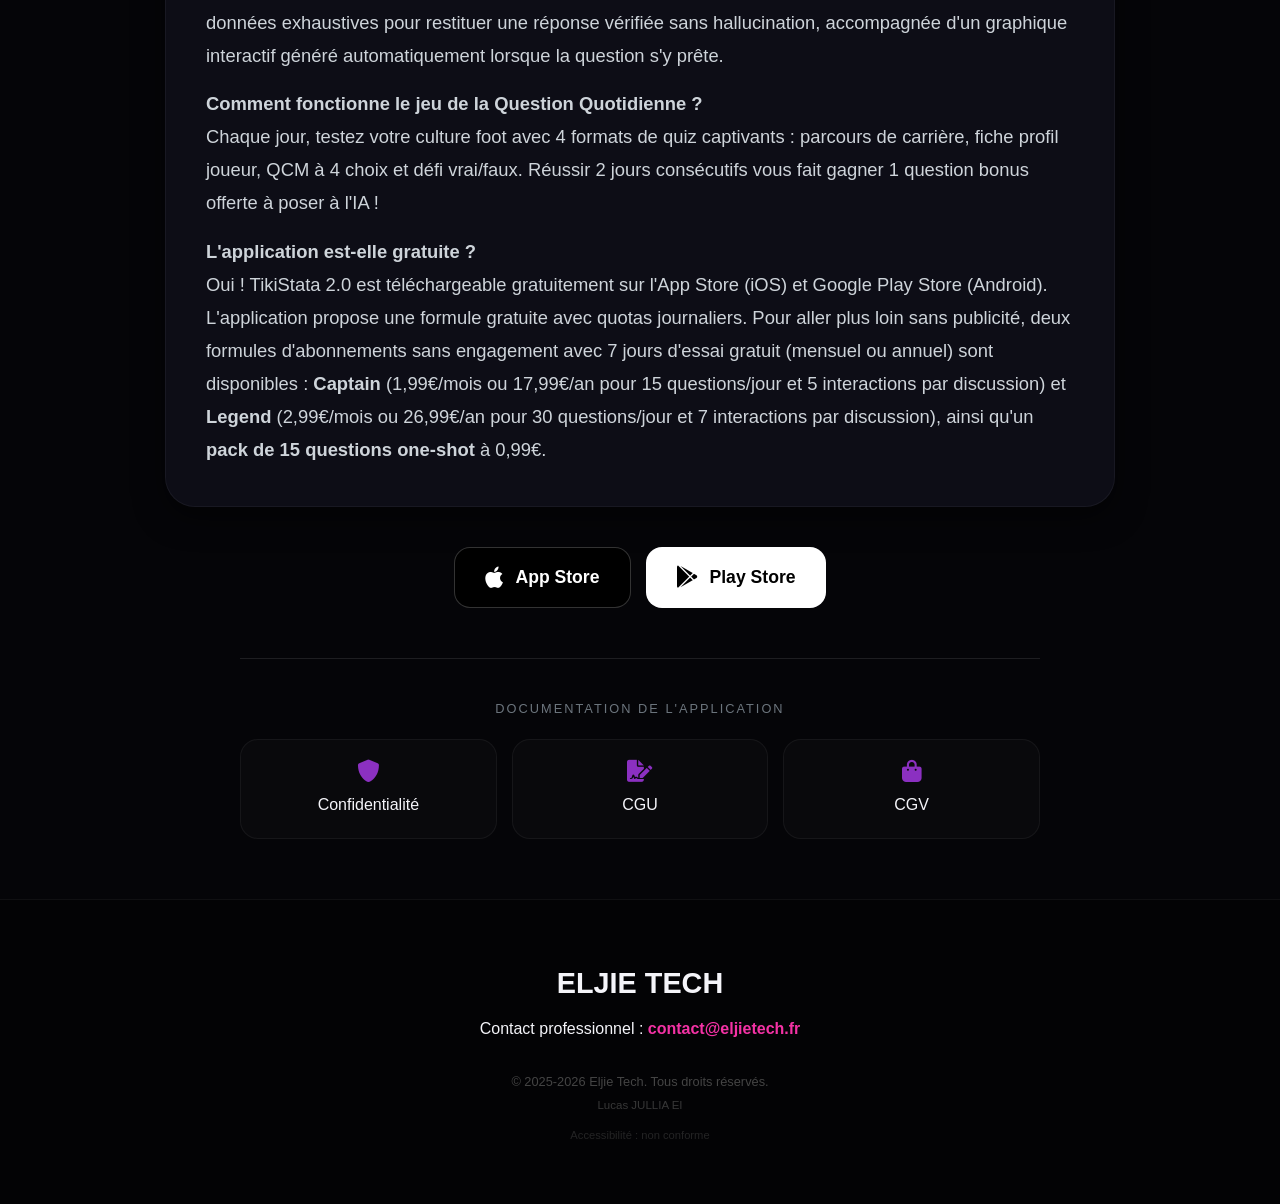
==== commit f3728137: "chore(asktikistata): fix sample stats wording, single-line pill, and store links" ====
--- a/asktikistata/index.html
+++ b/asktikistata/index.html
@@ -129,6 +129,10 @@
             font-family: 'Segoe UI', Roboto, sans-serif;
         }
 
+        html {
+            scroll-behavior: smooth;
+        }
+
         body {
             background-color: var(--dark-bg);
             color: var(--light-text);
@@ -558,14 +562,46 @@
 
         .sample-lock {
             margin-top: auto;
-            font-size: 0.78rem;
+            display: inline-flex;
+            align-items: center;
+            gap: 6px;
+            white-space: nowrap;
+            max-width: 100%;
+            font-size: 0.75rem;
             font-weight: 600;
             color: #f432a5;
             background: rgba(244, 50, 165, 0.12);
             border: 1px solid rgba(244, 50, 165, 0.3);
-            padding: 5px 10px;
+            padding: 5px 11px;
             border-radius: 999px;
             align-self: flex-start;
+            text-decoration: none;
+            transition: background 0.2s ease, border-color 0.2s ease, transform 0.2s ease;
+        }
+
+        a.sample-lock:hover,
+        .sample-lock-stores a:hover {
+            color: #ffffff;
+        }
+
+        a.sample-lock:hover {
+            background: rgba(244, 50, 165, 0.22);
+            border-color: rgba(244, 50, 165, 0.55);
+            transform: translateY(-1px);
+        }
+
+        .sample-lock-stores a {
+            color: #ff66c4;
+            text-decoration: none;
+            display: inline-flex;
+            align-items: center;
+            gap: 4px;
+            font-weight: 700;
+        }
+
+        .sample-lock-sep {
+            color: rgba(255, 255, 255, 0.35);
+            font-weight: 400;
         }
     </style>
 </head>
@@ -650,18 +686,18 @@
             <div class="samples-grid">
                 <article class="sample-card">
                     <div class="sample-q">« Compare Bukayo Saka et Lamine Yamal cette saison »</div>
-                    <p class="sample-a">Benchmark poste par poste calculé sur nos données vérifiées : passes clés, xA/90 min, dribbles réussis et percentiles comparés au Top 5 européen.</p>
-                    <span class="sample-lock">🔒 Radar interactif complet dans l'app</span>
+                    <p class="sample-a">Benchmark poste par poste calculé sur nos données vérifiées : buts, passes décisives, passes clés, dribbles réussis et percentiles comparés au Top 5 européen.</p>
+                    <a href="#store-links" class="sample-lock">📊 Radar interactif dans l'app</a>
                 </article>
                 <article class="sample-card">
                     <div class="sample-q">« Points clés d'avant-match : PSG vs Marseille »</div>
                     <p class="sample-a">Tendances récentes à domicile/extérieur, efficacité xG, intensité dans le dernier quart d'heure et ratios tactiques disponibles avant le coup d'envoi.</p>
-                    <span class="sample-lock">⚡ Actualisé chaque heure sur iOS &amp; Android</span>
+                    <a href="#store-links" class="sample-lock">⚡ MàJ horaire · iOS &amp; Android</a>
                 </article>
                 <article class="sample-card">
-                    <div class="sample-q">« Top buteurs d'Europe sur coup franc depuis 2016 »</div>
+                    <div class="sample-q">« Top buteurs en Ligue des Champions depuis 2016 »</div>
                     <p class="sample-a">Requête historique multi-saisons sans hallucination accompagnée d'un classement visuel exportable en image.</p>
-                    <span class="sample-lock">📲 Débloquer l'assistant sur Store</span>
+                    <span class="sample-lock sample-lock-stores"><a href="https://apps.apple.com/us/app/ask-tikistata-football-ai/id6759181568" target="_blank" rel="noopener"><i class="fab fa-apple"></i> App Store</a><span class="sample-lock-sep">·</span><a href="https://play.google.com/store/apps/details?id=com.asktikistata.app" target="_blank" rel="noopener"><i class="fab fa-google-play"></i> Google Play</a></span>
                 </article>
             </div>
         </div>
@@ -752,7 +788,7 @@
             </div>
         </div>
 
-        <div class="store-buttons">
+        <div id="store-links" class="store-buttons">
             <a href="https://apps.apple.com/us/app/ask-tikistata-football-ai/id6759181568" target="_blank"
                 class="btn-store apple"><i class="fab fa-apple" style="font-size: 1.5rem;"></i> App Store</a>
             <a href="https://play.google.com/store/apps/details?id=com.asktikistata.app" target="_blank"
@@ -849,18 +885,18 @@
             <div class="samples-grid">
                 <article class="sample-card">
                     <div class="sample-q">« Compare Bukayo Saka et Lamine Yamal cette saison »</div>
-                    <p class="sample-a">Benchmark poste par poste calculé sur nos données vérifiées : passes clés, xA/90 min, dribbles réussis et percentiles comparés au Top 5 européen.</p>
-                    <span class="sample-lock">🔒 Radar interactif complet dans l'app</span>
+                    <p class="sample-a">Benchmark poste par poste calculé sur nos données vérifiées : buts, passes décisives, passes clés, dribbles réussis et percentiles comparés au Top 5 européen.</p>
+                    <a href="#store-links" class="sample-lock">📊 Radar interactif dans l'app</a>
                 </article>
                 <article class="sample-card">
                     <div class="sample-q">« Points clés d'avant-match : PSG vs Marseille »</div>
                     <p class="sample-a">Tendances récentes à domicile/extérieur, efficacité xG, intensité dans le dernier quart d'heure et ratios tactiques disponibles avant le coup d'envoi.</p>
-                    <span class="sample-lock">⚡ Actualisé chaque heure sur iOS &amp; Android</span>
+                    <a href="#store-links" class="sample-lock">⚡ MàJ horaire · iOS &amp; Android</a>
                 </article>
                 <article class="sample-card">
-                    <div class="sample-q">« Top buteurs d'Europe sur coup franc depuis 2016 »</div>
+                    <div class="sample-q">« Top buteurs en Ligue des Champions depuis 2016 »</div>
                     <p class="sample-a">Requête historique multi-saisons sans hallucination accompagnée d'un classement visuel exportable en image.</p>
-                    <span class="sample-lock">📲 Débloquer l'assistant sur Store</span>
+                    <span class="sample-lock sample-lock-stores"><a href="https://apps.apple.com/us/app/ask-tikistata-football-ai/id6759181568" target="_blank" rel="noopener"><i class="fab fa-apple"></i> App Store</a><span class="sample-lock-sep">·</span><a href="https://play.google.com/store/apps/details?id=com.asktikistata.app" target="_blank" rel="noopener"><i class="fab fa-google-play"></i> Google Play</a></span>
                 </article>
             </div>`,
                 "label-docs-app": "Documentation de l'application",
@@ -929,18 +965,18 @@
             <div class="samples-grid">
                 <article class="sample-card">
                     <div class="sample-q">"Compare Bukayo Saka and Lamine Yamal this season"</div>
-                    <p class="sample-a">Same-position benchmark computed on verified data: key passes, xA/90, completed dribbles, and Big-5 European league percentiles.</p>
-                    <span class="sample-lock">🔒 Full interactive radar inside the app</span>
+                    <p class="sample-a">Same-position benchmark computed on verified data: goals, assists, key passes, completed dribbles, and Big-5 European league percentiles.</p>
+                    <a href="#store-links" class="sample-lock">📊 Interactive radar in app</a>
                 </article>
                 <article class="sample-card">
                     <div class="sample-q">"Pre-match key points: Arsenal vs Chelsea"</div>
                     <p class="sample-a">Home/away form splits, xG clinical efficiency, late-game scoring trends, and pre-kickoff tactical insights refreshed hourly.</p>
-                    <span class="sample-lock">⚡ Refreshed hourly on iOS &amp; Android</span>
+                    <a href="#store-links" class="sample-lock">⚡ Hourly sync · iOS &amp; Android</a>
                 </article>
                 <article class="sample-card">
-                    <div class="sample-q">"Top European free-kick scorers since 2016"</div>
+                    <div class="sample-q">"Top Champions League scorers since 2016"</div>
                     <p class="sample-a">Multi-season hallucination-free query paired with a shareable dark-mode comparison chart.</p>
-                    <span class="sample-lock">📲 Unlock full AI chat on mobile</span>
+                    <span class="sample-lock sample-lock-stores"><a href="https://apps.apple.com/us/app/ask-tikistata-football-ai/id6759181568" target="_blank" rel="noopener"><i class="fab fa-apple"></i> App Store</a><span class="sample-lock-sep">·</span><a href="https://play.google.com/store/apps/details?id=com.asktikistata.app" target="_blank" rel="noopener"><i class="fab fa-google-play"></i> Google Play</a></span>
                 </article>
             </div>`,
                 "label-docs-app": "Application documentation",
